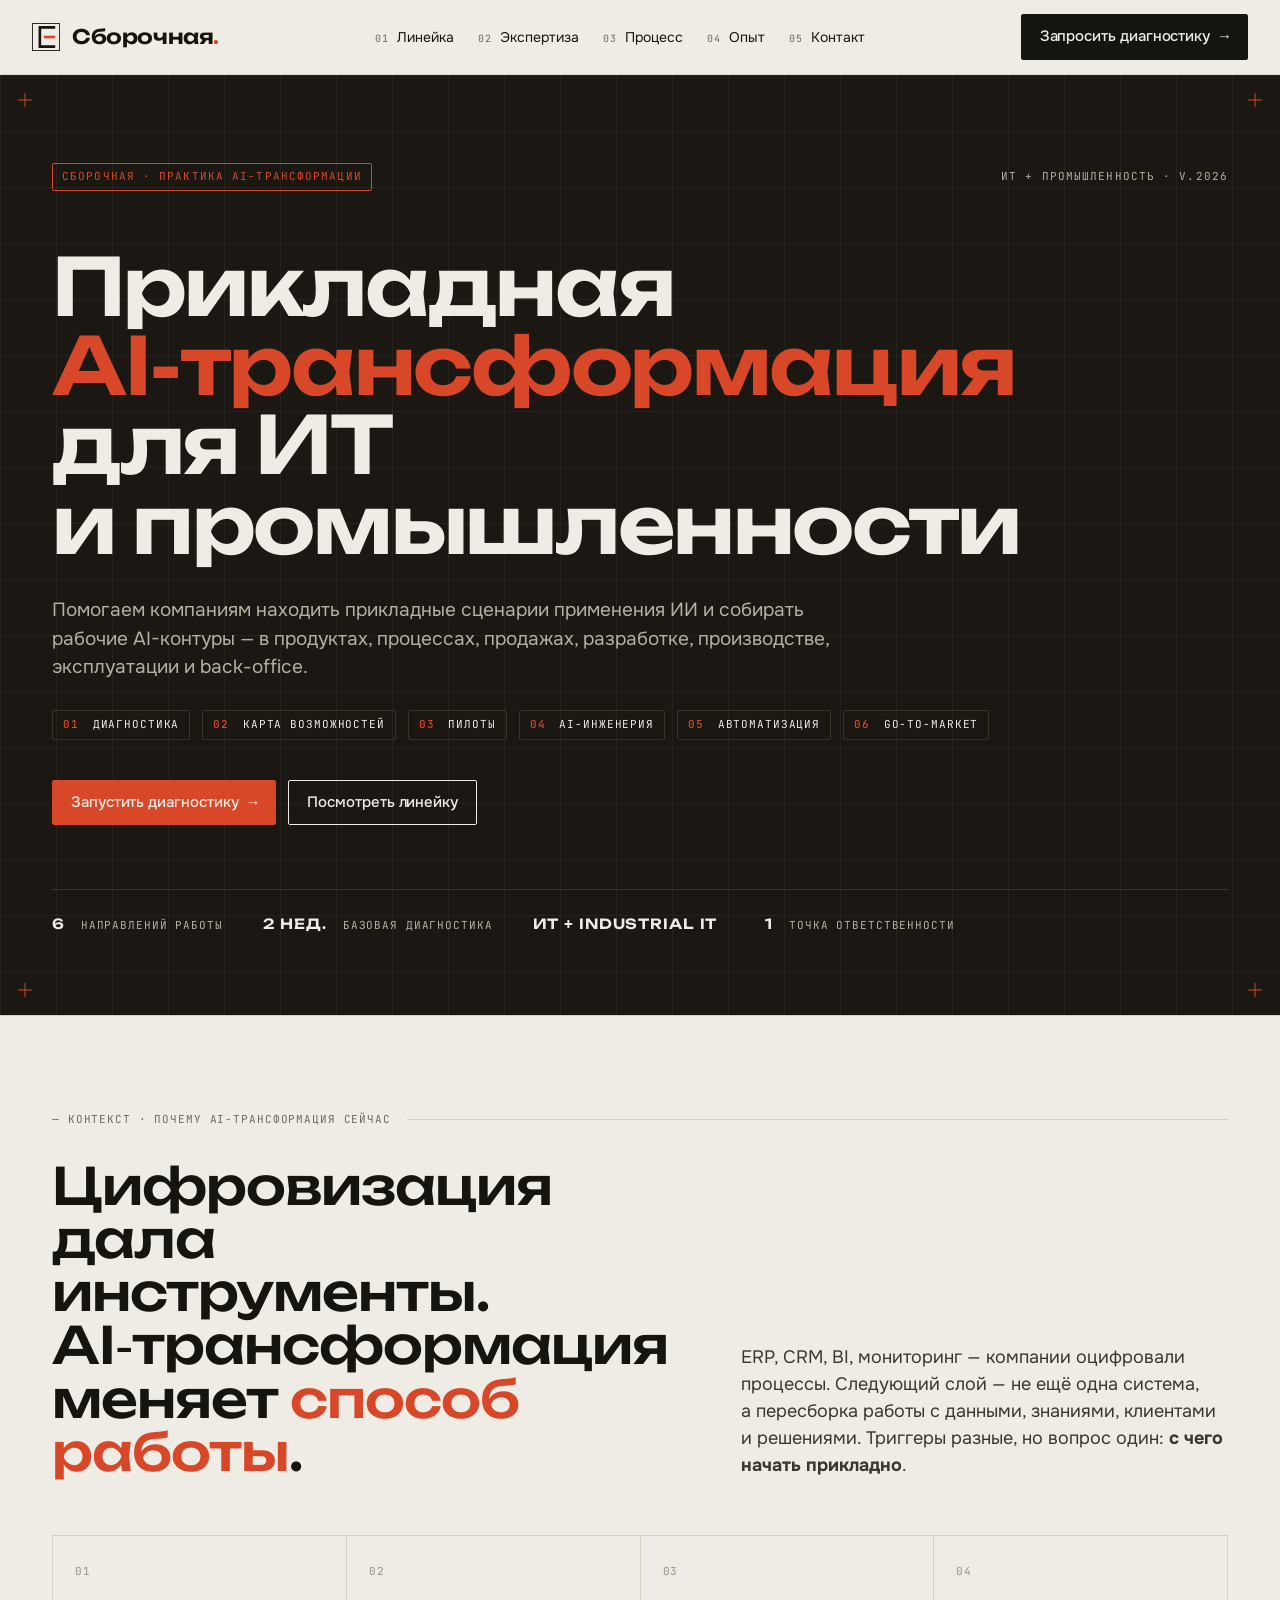
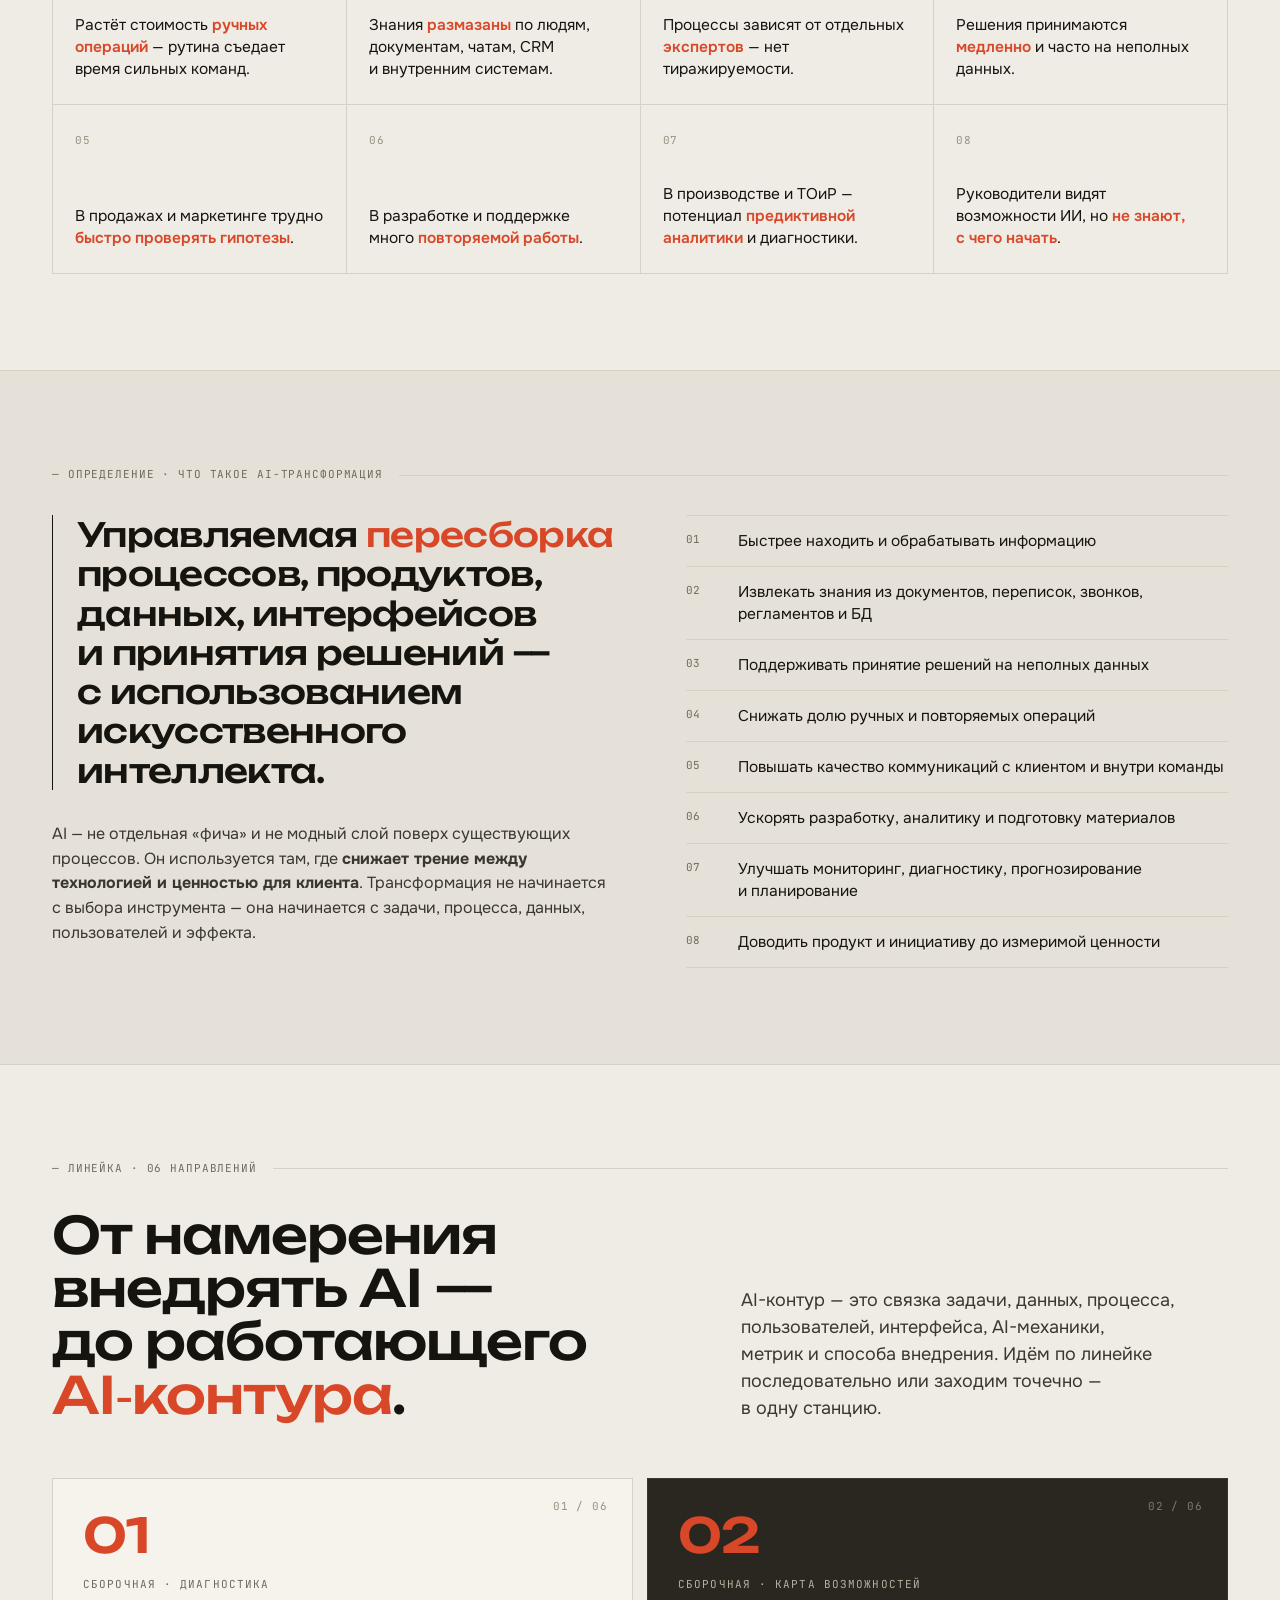
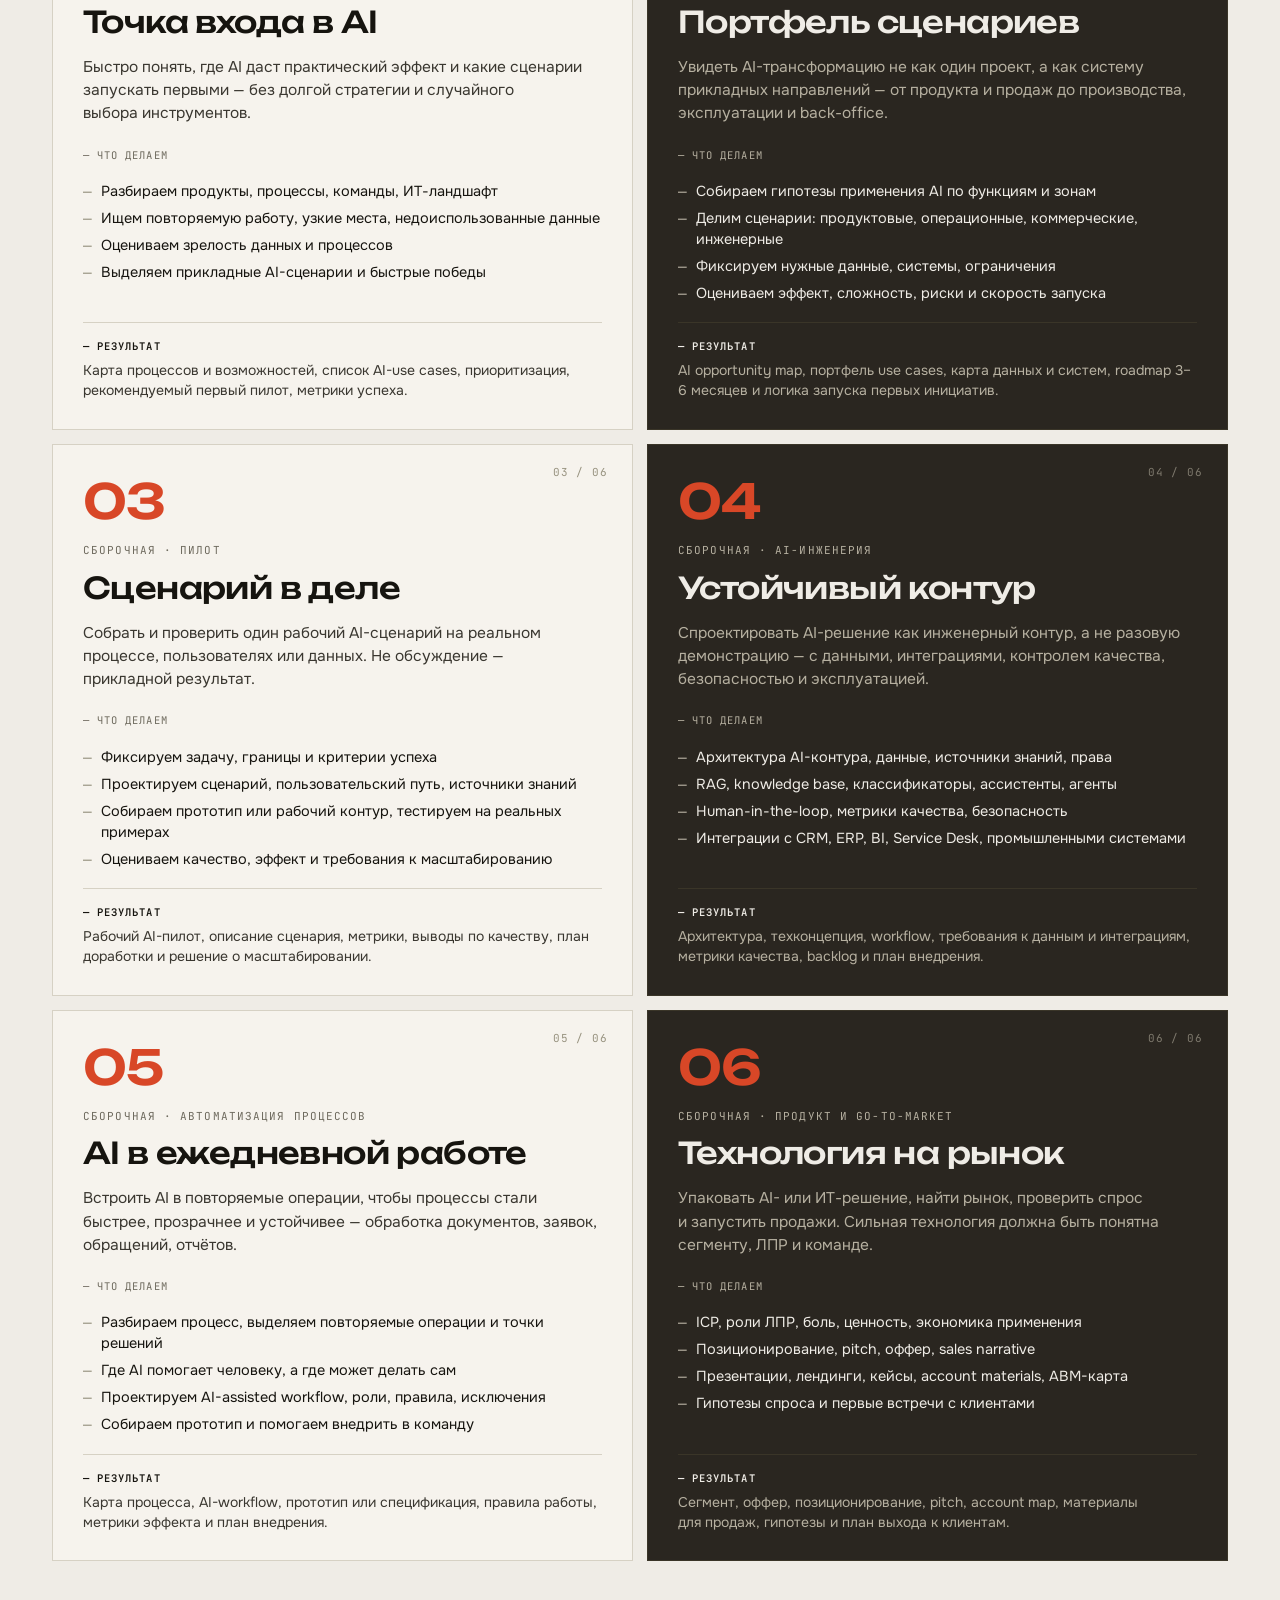
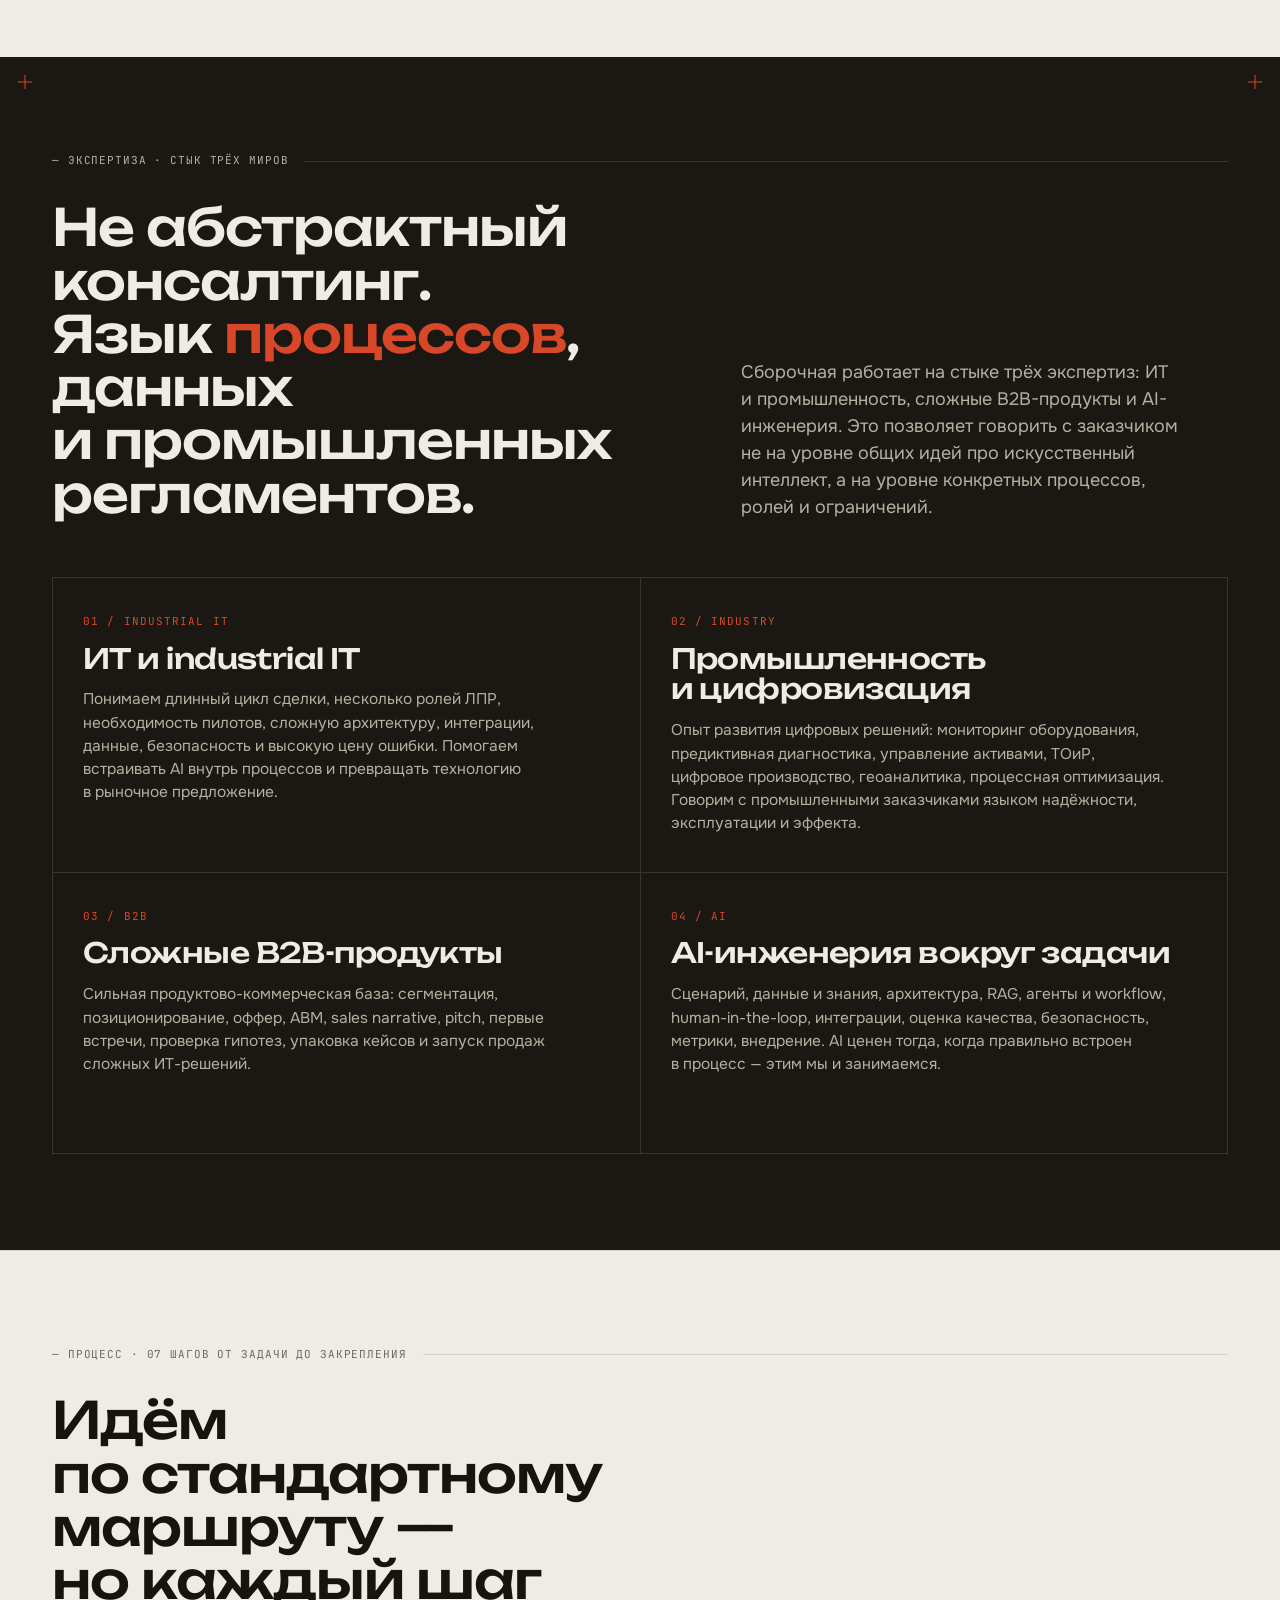
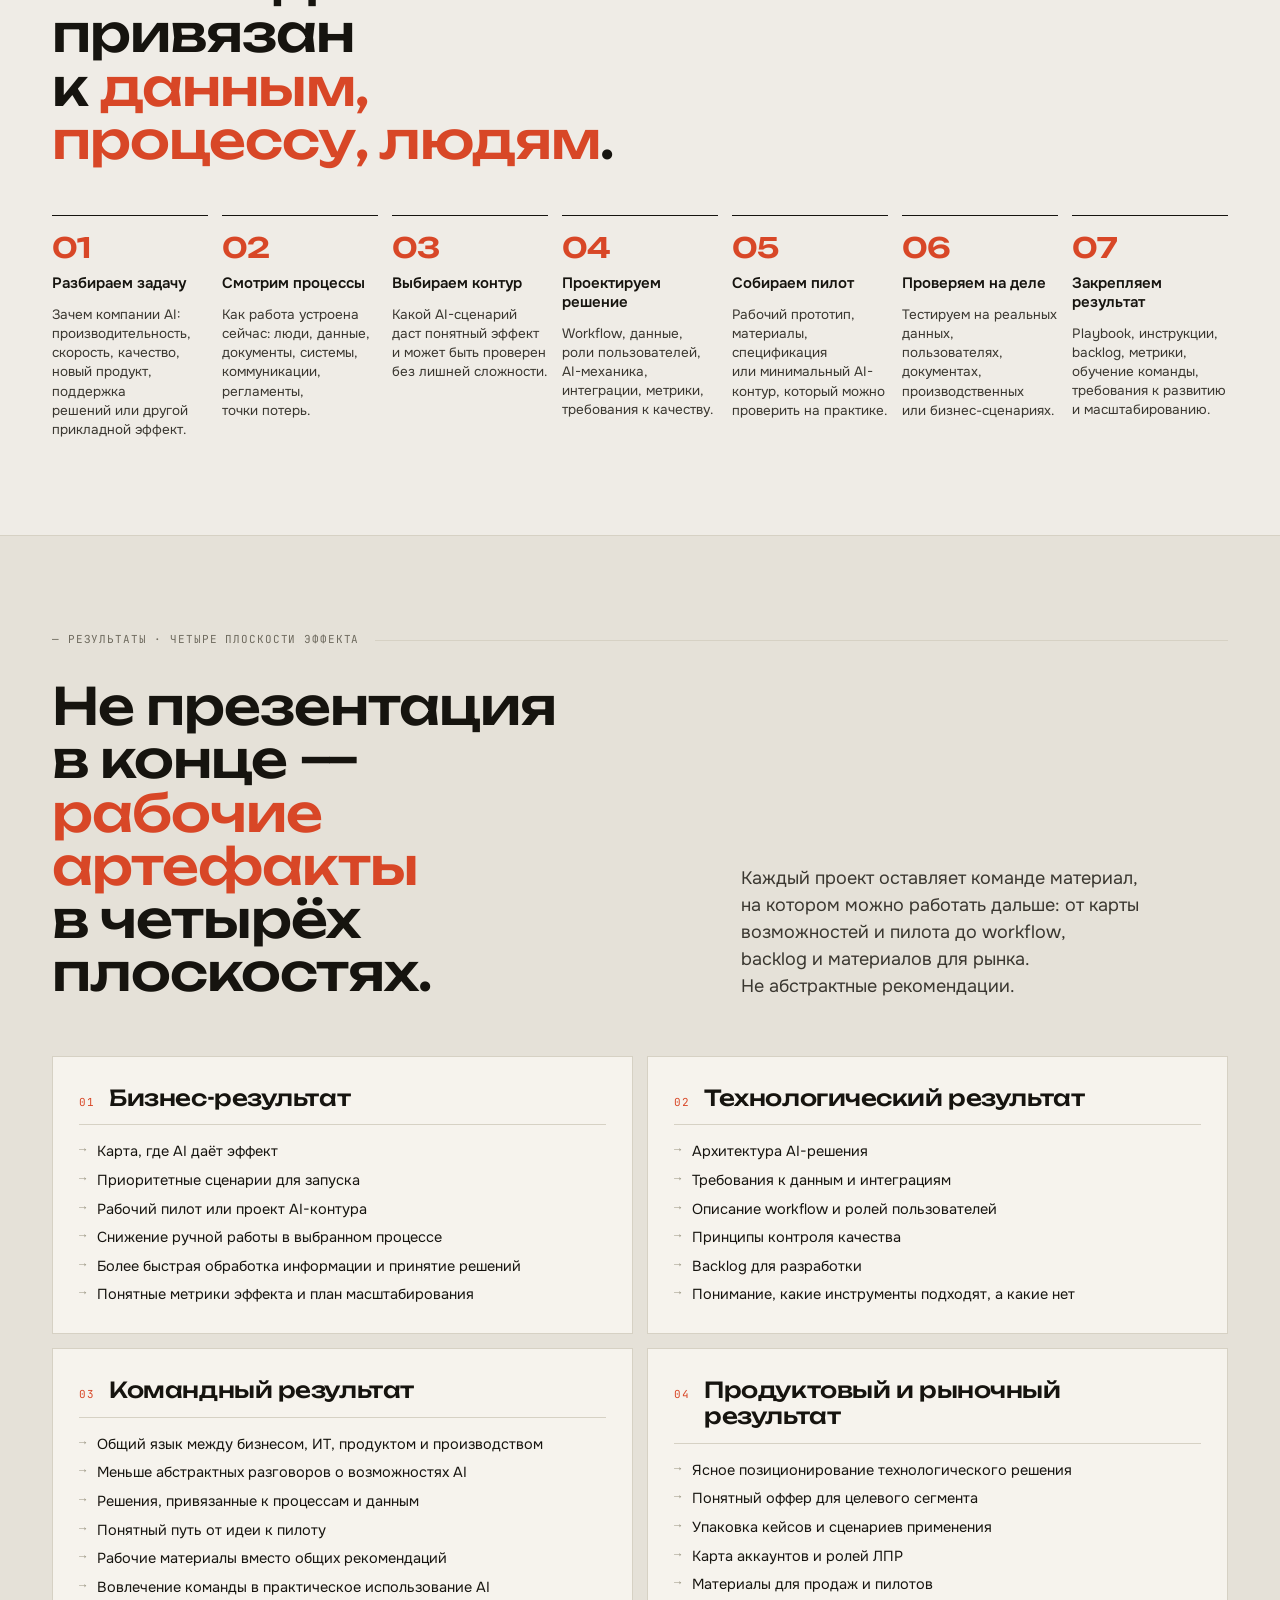
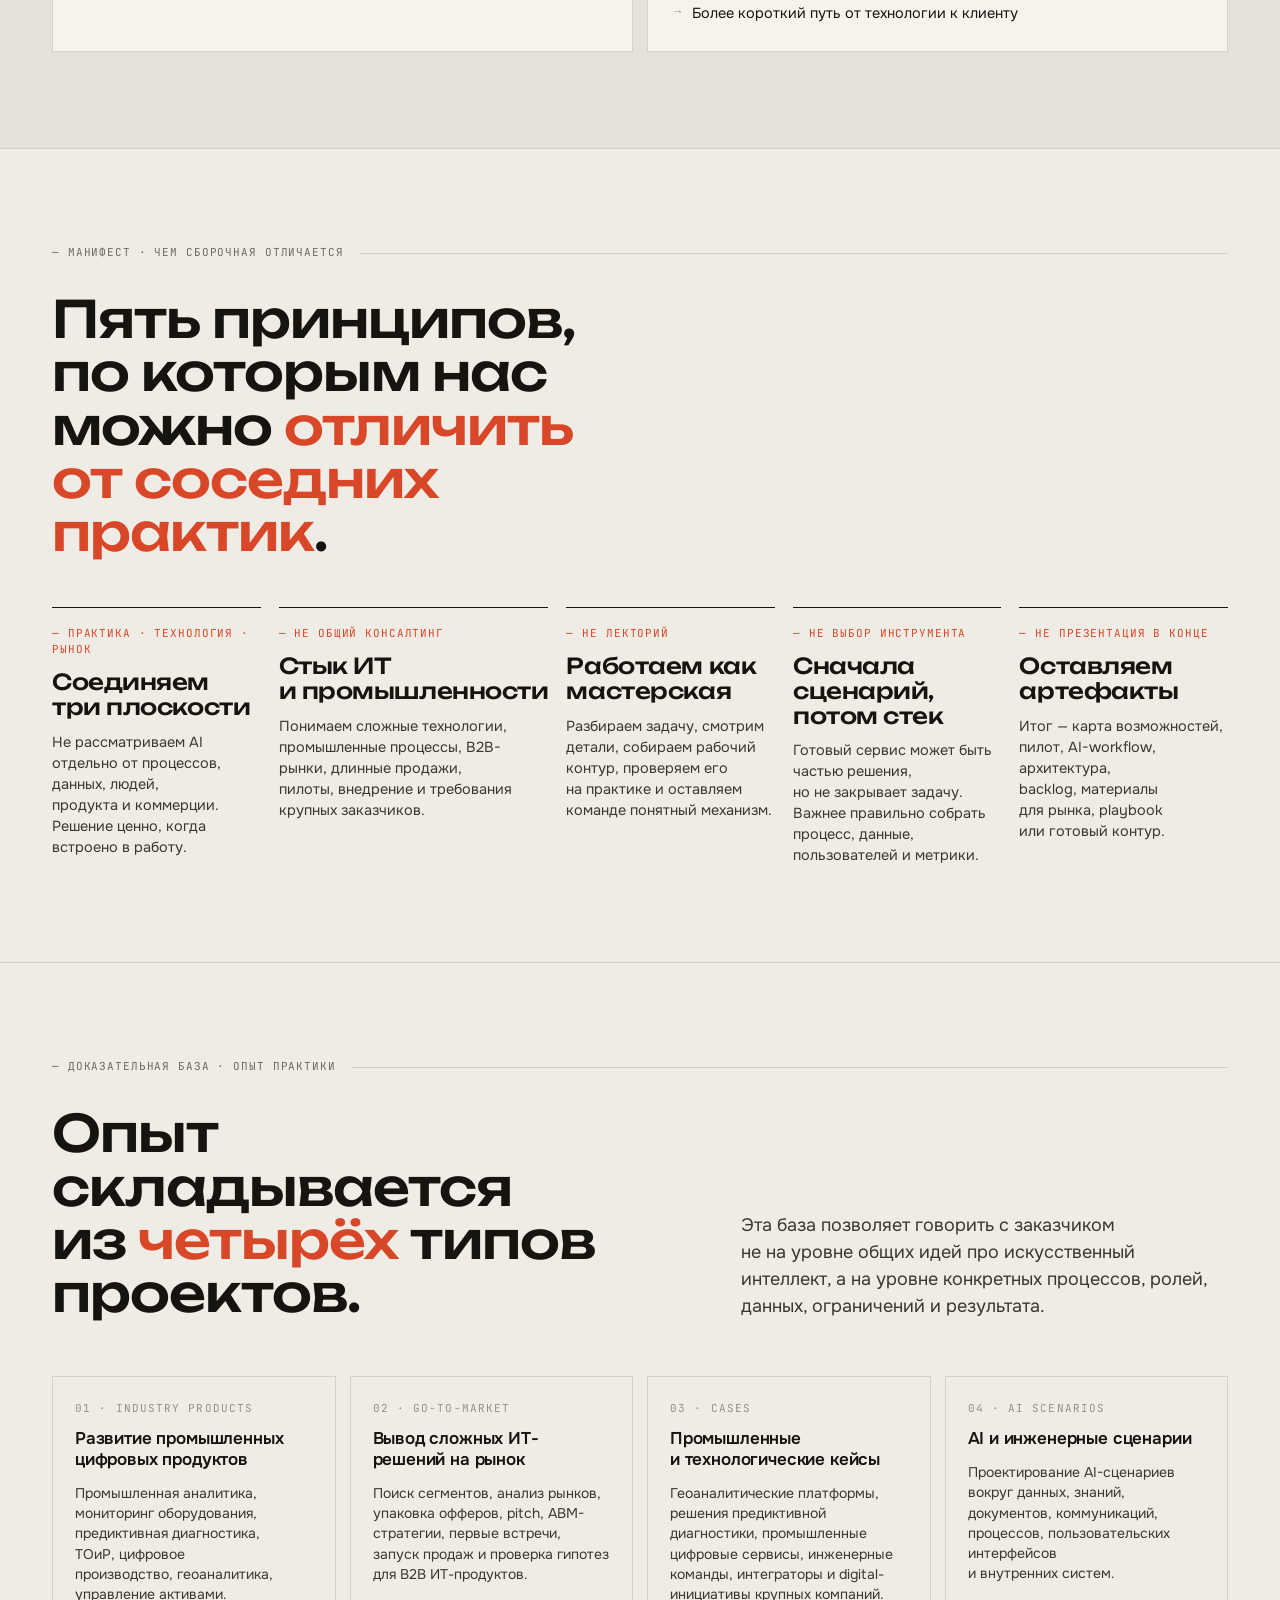
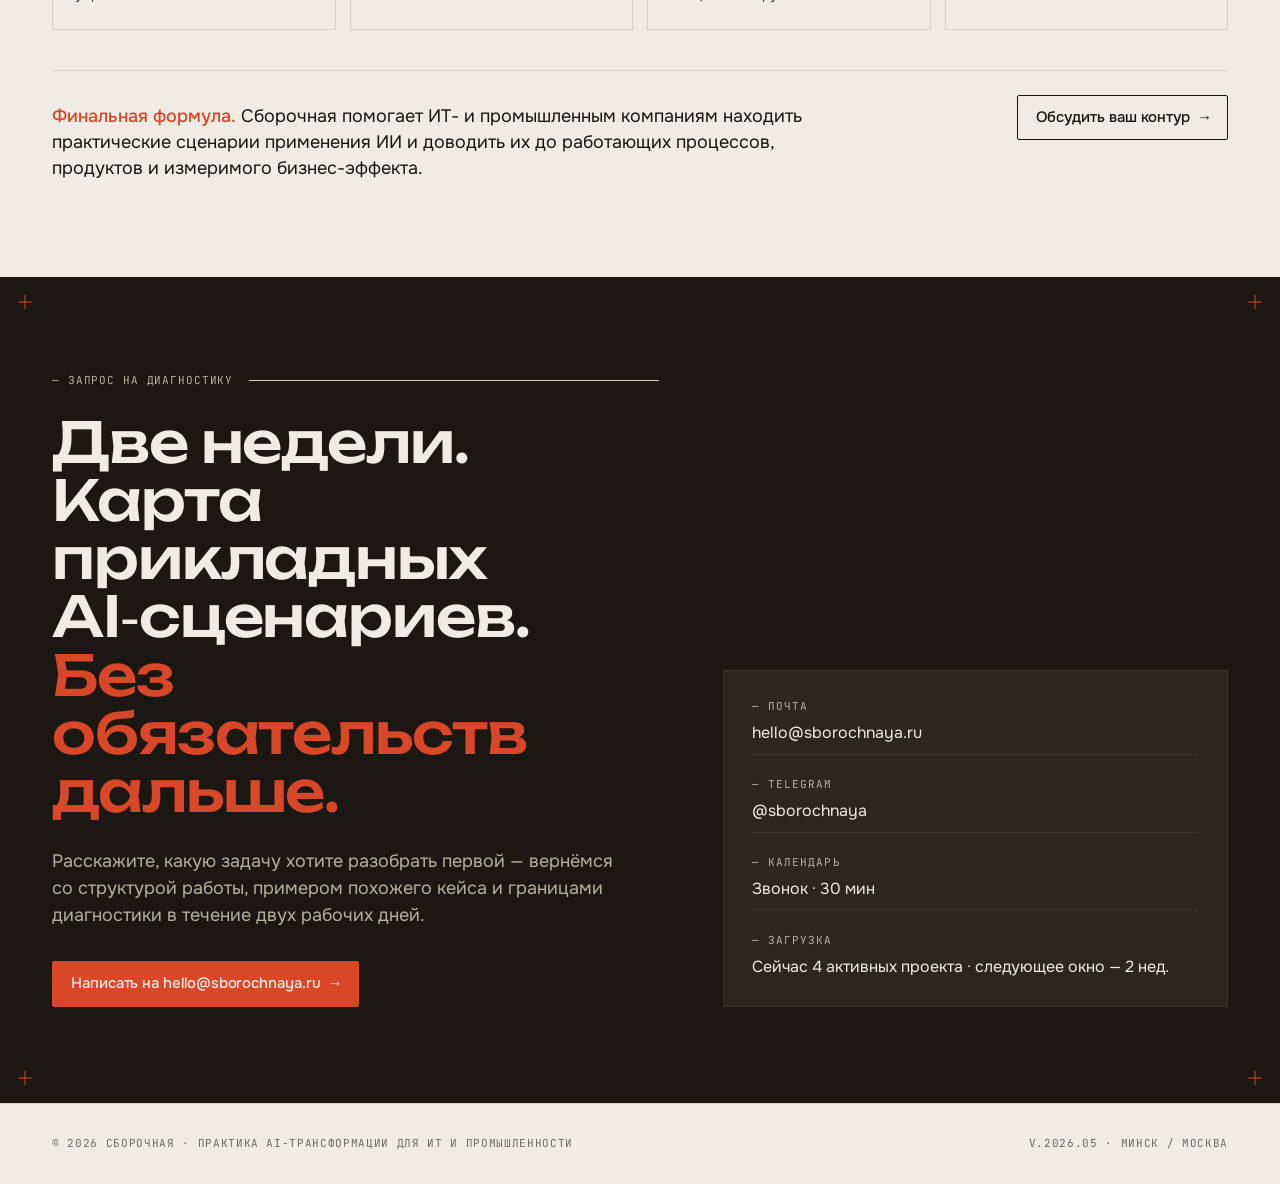
==== promo/index.html @ 1d90f7f7 "Add /promo page from landing v2 with external CSS and TXT content" ====
<!DOCTYPE html>
<html lang="ru"><head>
<meta charset="utf-8">
<meta name="viewport" content="width=device-width, initial-scale=1">
<title data-text-key="global.title.01">Сборочная — практическая мастерская AI-трансформации</title>

<link rel="stylesheet" href="styles.css"><script defer src="content-loader.js"></script></head>
<body>

<header class="site-header" data-screen-label="00 Header">
  <div class="header-inner">
    <a class="lockup" href="#top" aria-label="Сборочная — на главную" data-attr-key="site-header.attr.aria_label.01" data-attr-name="aria-label">
      <svg viewbox="0 0 64 64" fill="none">
        <rect x="1" y="1" width="62" height="62" stroke="#16140F" stroke-width="2" fill="none"></rect>
        <path d="M50 10L18 10L18 54L50 54" stroke="#16140F" stroke-width="6" fill="none" stroke-linecap="square"></path>
        <path d="M30 32L50 32" stroke="#D84727" stroke-width="6" stroke-linecap="square"></path>
      </svg>
      <span class="word" data-text-key="site-header.span.01" data-text-mode="html">Сборочная<i>.</i></span>
    </a>
    <nav class="nav">
      <a class="nav-link" href="#services" data-text-key="nav.a.01" data-text-mode="html"><small>01</small> Линейка</a>
      <a class="nav-link" href="#expertise" data-text-key="nav.a.02" data-text-mode="html"><small>02</small> Экспертиза</a>
      <a class="nav-link" href="#process" data-text-key="nav.a.03" data-text-mode="html"><small>03</small> Процесс</a>
      <a class="nav-link" href="#experience" data-text-key="nav.a.04" data-text-mode="html"><small>04</small> Опыт</a>
      <a class="nav-link" href="#contact" data-text-key="nav.a.05" data-text-mode="html"><small>05</small> Контакт</a>
    </nav>
    <a class="btn" href="#contact" data-text-key="site-header.a.01" data-text-mode="html">Запросить диагностику <span class="arr">→</span></a>
  </div>
</header>

<!-- ================= 01 HERO ================= -->
<section class="hero" id="top" data-screen-label="01 Hero">
  <span class="regmark regmark--tl"></span>
  <span class="regmark regmark--tr"></span>
  <span class="regmark regmark--bl"></span>
  <span class="regmark regmark--br"></span>

  <div class="page">
    <div class="hero-meta">
      <span class="tag-signal" data-text-key="top.span.01">СБОРОЧНАЯ · ПРАКТИКА AI-ТРАНСФОРМАЦИИ</span>
      <span data-text-key="top.span.02">ИТ + ПРОМЫШЛЕННОСТЬ · v.2026</span>
    </div>

    <h1 class="hero-title" data-text-key="top.h1.01" data-text-mode="html">
      Прикладная <span class="signal">AI‑трансформация</span><br>
      для ИТ и промышленности
    </h1>

    <p class="hero-lead" data-text-key="top.p.01" data-text-mode="html">
      Помогаем компаниям находить прикладные сценарии применения ИИ
      и собирать рабочие AI-контуры — в продуктах, процессах, продажах,
      разработке, производстве, эксплуатации и back-office.
    </p>

    <div class="hero-pillars">
      <span data-text-key="top.span.03" data-text-mode="html"><b>01</b> Диагностика</span>
      <span data-text-key="top.span.04" data-text-mode="html"><b>02</b> Карта возможностей</span>
      <span data-text-key="top.span.05" data-text-mode="html"><b>03</b> Пилоты</span>
      <span data-text-key="top.span.06" data-text-mode="html"><b>04</b> AI-инженерия</span>
      <span data-text-key="top.span.07" data-text-mode="html"><b>05</b> Автоматизация</span>
      <span data-text-key="top.span.08" data-text-mode="html"><b>06</b> Go-to-market</span>
    </div>

    <div class="hero-cta">
      <a class="btn" href="#contact" data-text-key="top.a.01" data-text-mode="html">Запустить диагностику <span class="arr">→</span></a>
      <a class="btn btn--ghost" href="#services" data-text-key="top.a.02">Посмотреть линейку</a>
    </div>

    <div class="hero-foot">
      <span data-text-key="top.span.09" data-text-mode="html"><b>6</b> направлений работы</span>
      <span data-text-key="top.span.10" data-text-mode="html"><b>2 нед.</b> базовая диагностика</span>
      <span data-text-key="top.span.11" data-text-mode="html"><b>ИТ + Industrial IT</b></span>
      <span data-text-key="top.span.12" data-text-mode="html"><b>1</b> точка ответственности</span>
    </div>
  </div>
</section>

<!-- ================= 02 WHY NOW ================= -->
<section class="section" id="why" data-screen-label="02 Why now">
  <div class="page">
    <div class="rule-row"><span data-text-key="why.span.01">— Контекст · почему AI-трансформация сейчас</span></div>
    <div class="section-head">
      <h2 class="h-section" data-text-key="why.h2.01" data-text-mode="html">
        Цифровизация дала<br>
        инструменты. AI‑трансформация<br>
        меняет <span class="signal">способ работы</span>.
      </h2>
      <p data-text-key="why.p.01" data-text-mode="html">
        ERP, CRM, BI, мониторинг — компании оцифровали процессы.
        Следующий слой — не ещё одна система, а пересборка работы
        с данными, знаниями, клиентами и решениями. Триггеры разные,
        но вопрос один: <b>с чего начать прикладно</b>.
      </p>
    </div>

    <div class="triggers">
      <div class="trigger"><span class="idx" data-text-key="why.span.02">01</span><span class="txt" data-text-key="why.span.03" data-text-mode="html">Растёт стоимость <b>ручных операций</b> — рутина съедает время сильных команд.</span></div>
      <div class="trigger"><span class="idx" data-text-key="why.span.04">02</span><span class="txt" data-text-key="why.span.05" data-text-mode="html">Знания <b>размазаны</b> по людям, документам, чатам, CRM и внутренним системам.</span></div>
      <div class="trigger"><span class="idx" data-text-key="why.span.06">03</span><span class="txt" data-text-key="why.span.07" data-text-mode="html">Процессы зависят от отдельных <b>экспертов</b> — нет тиражируемости.</span></div>
      <div class="trigger"><span class="idx" data-text-key="why.span.08">04</span><span class="txt" data-text-key="why.span.09" data-text-mode="html">Решения принимаются <b>медленно</b> и часто на неполных данных.</span></div>
      <div class="trigger"><span class="idx" data-text-key="why.span.10">05</span><span class="txt" data-text-key="why.span.11" data-text-mode="html">В продажах и маркетинге трудно <b>быстро проверять гипотезы</b>.</span></div>
      <div class="trigger"><span class="idx" data-text-key="why.span.12">06</span><span class="txt" data-text-key="why.span.13" data-text-mode="html">В разработке и поддержке много <b>повторяемой работы</b>.</span></div>
      <div class="trigger"><span class="idx" data-text-key="why.span.14">07</span><span class="txt" data-text-key="why.span.15" data-text-mode="html">В производстве и ТОиР — потенциал <b>предиктивной аналитики</b> и диагностики.</span></div>
      <div class="trigger"><span class="idx" data-text-key="why.span.16">08</span><span class="txt" data-text-key="why.span.17" data-text-mode="html">Руководители видят возможности ИИ, но <b>не знают, с чего начать</b>.</span></div>
    </div>
  </div>
</section>

<!-- ================= 03 WHAT IS AI-TRANSFORMATION ================= -->
<section class="section section--dim" id="definition" data-screen-label="03 What is AI-transformation">
  <div class="page">
    <div class="rule-row"><span data-text-key="definition.span.01">— Определение · что такое AI-трансформация</span></div>

    <div class="definition">
      <div>
        <p class="definition-quote" data-text-key="definition.p.01" data-text-mode="html">
          Управляемая <em>пересборка</em> процессов, продуктов, данных, интерфейсов и принятия решений — с использованием искусственного интеллекта.
        </p>
        <p class="definition-foot" data-text-key="definition.p.02" data-text-mode="html">
          AI — не отдельная «фича» и не модный слой поверх существующих процессов.
          Он используется там, где <b>снижает трение между технологией и ценностью для клиента</b>.
          Трансформация не начинается с выбора инструмента —
          она начинается с задачи, процесса, данных, пользователей и эффекта.
        </p>
      </div>

      <ul class="define-list" aria-label="Что AI делает в зрелом контуре" data-attr-key="definition.attr.aria_label.01" data-attr-name="aria-label">
        <li data-text-key="definition.li.01" data-text-mode="html"><span>01</span><span>Быстрее находить и обрабатывать информацию</span></li>
        <li data-text-key="definition.li.02" data-text-mode="html"><span>02</span><span>Извлекать знания из документов, переписок, звонков, регламентов и БД</span></li>
        <li data-text-key="definition.li.03" data-text-mode="html"><span>03</span><span>Поддерживать принятие решений на неполных данных</span></li>
        <li data-text-key="definition.li.04" data-text-mode="html"><span>04</span><span>Снижать долю ручных и повторяемых операций</span></li>
        <li data-text-key="definition.li.05" data-text-mode="html"><span>05</span><span>Повышать качество коммуникаций с клиентом и внутри команды</span></li>
        <li data-text-key="definition.li.06" data-text-mode="html"><span>06</span><span>Ускорять разработку, аналитику и подготовку материалов</span></li>
        <li data-text-key="definition.li.07" data-text-mode="html"><span>07</span><span>Улучшать мониторинг, диагностику, прогнозирование и планирование</span></li>
        <li data-text-key="definition.li.08" data-text-mode="html"><span>08</span><span>Доводить продукт и инициативу до измеримой ценности</span></li>
      </ul>
    </div>
  </div>
</section>

<!-- ================= 04 ЛИНЕЙКА — 6 SERVICES ================= -->
<section class="section" id="services" data-screen-label="04 Linejka">
  <div class="page">
    <div class="rule-row"><span data-text-key="services.span.01">— Линейка · 06 направлений</span></div>
    <div class="section-head">
      <h2 class="h-section" data-text-key="services.h2.01" data-text-mode="html">
        От намерения внедрять AI —<br>
        до работающего <span class="signal">AI‑контура</span>.
      </h2>
      <p data-text-key="services.p.01" data-text-mode="html">
        AI-контур — это связка задачи, данных, процесса, пользователей, интерфейса,
        AI-механики, метрик и способа внедрения. Идём по линейке последовательно
        или заходим точечно — в одну станцию.
      </p>
    </div>

    <div class="services">

      <article class="service-card">
        <span class="corner" data-text-key="services.span.02">01 / 06</span>
        <span class="id" data-text-key="services.span.03">01</span>
        <div class="lockup-row">Сборочная · Диагностика</div>
        <h3 data-text-key="services.h3.01">Точка входа в AI</h3>
        <p class="pitch" data-text-key="services.p.02" data-text-mode="html">
          Быстро понять, где AI даст практический эффект и какие сценарии запускать первыми —
          без долгой стратегии и случайного выбора инструментов.
        </p>
        <div class="block-label">— Что делаем</div>
        <ul>
          <li data-text-key="services.li.01">Разбираем продукты, процессы, команды, ИТ-ландшафт</li>
          <li data-text-key="services.li.02">Ищем повторяемую работу, узкие места, недоиспользованные данные</li>
          <li data-text-key="services.li.03">Оцениваем зрелость данных и процессов</li>
          <li data-text-key="services.li.04">Выделяем прикладные AI-сценарии и быстрые победы</li>
        </ul>
        <div class="result">
          <b>— Результат</b>
          Карта процессов и возможностей, список AI-use cases, приоритизация, рекомендуемый первый пилот, метрики успеха.
        </div>
      </article>

      <article class="service-card dark">
        <span class="corner" data-text-key="services.span.04">02 / 06</span>
        <span class="id" data-text-key="services.span.05">02</span>
        <div class="lockup-row">Сборочная · Карта возможностей</div>
        <h3 data-text-key="services.h3.02">Портфель сценариев</h3>
        <p class="pitch" data-text-key="services.p.03" data-text-mode="html">
          Увидеть AI-трансформацию не как один проект, а как систему прикладных направлений —
          от продукта и продаж до производства, эксплуатации и back-office.
        </p>
        <div class="block-label">— Что делаем</div>
        <ul>
          <li data-text-key="services.li.05">Собираем гипотезы применения AI по функциям и зонам</li>
          <li data-text-key="services.li.06">Делим сценарии: продуктовые, операционные, коммерческие, инженерные</li>
          <li data-text-key="services.li.07">Фиксируем нужные данные, системы, ограничения</li>
          <li data-text-key="services.li.08">Оцениваем эффект, сложность, риски и скорость запуска</li>
        </ul>
        <div class="result">
          <b>— Результат</b>
          AI opportunity map, портфель use cases, карта данных и систем, roadmap 3–6 месяцев и логика запуска первых инициатив.
        </div>
      </article>

      <article class="service-card">
        <span class="corner" data-text-key="services.span.06">03 / 06</span>
        <span class="id" data-text-key="services.span.07">03</span>
        <div class="lockup-row">Сборочная · Пилот</div>
        <h3 data-text-key="services.h3.03">Сценарий в деле</h3>
        <p class="pitch" data-text-key="services.p.04" data-text-mode="html">
          Собрать и проверить один рабочий AI-сценарий на реальном процессе,
          пользователях или данных. Не обсуждение — прикладной результат.
        </p>
        <div class="block-label">— Что делаем</div>
        <ul>
          <li data-text-key="services.li.09">Фиксируем задачу, границы и критерии успеха</li>
          <li data-text-key="services.li.10">Проектируем сценарий, пользовательский путь, источники знаний</li>
          <li data-text-key="services.li.11">Собираем прототип или рабочий контур, тестируем на реальных примерах</li>
          <li data-text-key="services.li.12">Оцениваем качество, эффект и требования к масштабированию</li>
        </ul>
        <div class="result">
          <b>— Результат</b>
          Рабочий AI-пилот, описание сценария, метрики, выводы по качеству, план доработки и решение о масштабировании.
        </div>
      </article>

      <article class="service-card dark">
        <span class="corner" data-text-key="services.span.08">04 / 06</span>
        <span class="id" data-text-key="services.span.09">04</span>
        <div class="lockup-row">Сборочная · AI-инженерия</div>
        <h3 data-text-key="services.h3.04">Устойчивый контур</h3>
        <p class="pitch" data-text-key="services.p.05" data-text-mode="html">
          Спроектировать AI-решение как инженерный контур, а не разовую демонстрацию —
          с данными, интеграциями, контролем качества, безопасностью и эксплуатацией.
        </p>
        <div class="block-label">— Что делаем</div>
        <ul>
          <li data-text-key="services.li.13">Архитектура AI-контура, данные, источники знаний, права</li>
          <li data-text-key="services.li.14">RAG, knowledge base, классификаторы, ассистенты, агенты</li>
          <li data-text-key="services.li.15">Human-in-the-loop, метрики качества, безопасность</li>
          <li data-text-key="services.li.16">Интеграции с CRM, ERP, BI, Service Desk, промышленными системами</li>
        </ul>
        <div class="result">
          <b>— Результат</b>
          Архитектура, техконцепция, workflow, требования к данным и интеграциям, метрики качества, backlog и план внедрения.
        </div>
      </article>

      <article class="service-card">
        <span class="corner" data-text-key="services.span.10">05 / 06</span>
        <span class="id" data-text-key="services.span.11">05</span>
        <div class="lockup-row">Сборочная · Автоматизация процессов</div>
        <h3 data-text-key="services.h3.05">AI в ежедневной работе</h3>
        <p class="pitch" data-text-key="services.p.06" data-text-mode="html">
          Встроить AI в повторяемые операции, чтобы процессы стали быстрее, прозрачнее
          и устойчивее — обработка документов, заявок, обращений, отчётов.
        </p>
        <div class="block-label">— Что делаем</div>
        <ul>
          <li data-text-key="services.li.17">Разбираем процесс, выделяем повторяемые операции и точки решений</li>
          <li data-text-key="services.li.18">Где AI помогает человеку, а где может делать сам</li>
          <li data-text-key="services.li.19">Проектируем AI-assisted workflow, роли, правила, исключения</li>
          <li data-text-key="services.li.20">Собираем прототип и помогаем внедрить в команду</li>
        </ul>
        <div class="result">
          <b>— Результат</b>
          Карта процесса, AI-workflow, прототип или спецификация, правила работы, метрики эффекта и план внедрения.
        </div>
      </article>

      <article class="service-card dark">
        <span class="corner" data-text-key="services.span.12">06 / 06</span>
        <span class="id" data-text-key="services.span.13">06</span>
        <div class="lockup-row">Сборочная · Продукт и Go-to-Market</div>
        <h3 data-text-key="services.h3.06">Технология на рынок</h3>
        <p class="pitch" data-text-key="services.p.07" data-text-mode="html">
          Упаковать AI- или ИТ-решение, найти рынок, проверить спрос и запустить продажи.
          Сильная технология должна быть понятна сегменту, ЛПР и команде.
        </p>
        <div class="block-label">— Что делаем</div>
        <ul>
          <li data-text-key="services.li.21">ICP, роли ЛПР, боль, ценность, экономика применения</li>
          <li data-text-key="services.li.22">Позиционирование, pitch, оффер, sales narrative</li>
          <li data-text-key="services.li.23">Презентации, лендинги, кейсы, account materials, ABM-карта</li>
          <li data-text-key="services.li.24">Гипотезы спроса и первые встречи с клиентами</li>
        </ul>
        <div class="result">
          <b>— Результат</b>
          Сегмент, оффер, позиционирование, pitch, account map, материалы для продаж, гипотезы и план выхода к клиентам.
        </div>
      </article>

    </div>
  </div>
</section>

<!-- ================= 05 ГДЕ СИЛЬНЫ ================= -->
<section class="section section--plate" id="expertise" data-screen-label="05 Where we are strong">
  <span class="regmark regmark--tl"></span>
  <span class="regmark regmark--tr"></span>
  <div class="page">
    <div class="rule-row"><span data-text-key="expertise.span.01">— Экспертиза · стык трёх миров</span></div>
    <div class="section-head">
      <h2 class="h-section" data-text-key="expertise.h2.01" data-text-mode="html">
        Не абстрактный консалтинг.<br>
        Язык <span class="signal">процессов</span>, данных<br>
        и промышленных регламентов.
      </h2>
      <p data-text-key="expertise.p.01" data-text-mode="html">
        Сборочная работает на стыке трёх экспертиз: ИТ и промышленность,
        сложные B2B-продукты и AI-инженерия. Это позволяет говорить с заказчиком
        не на уровне общих идей про искусственный интеллект, а на уровне
        конкретных процессов, ролей и ограничений.
      </p>
    </div>

    <div class="expertise">
      <div class="exp-block">
        <span class="idx" data-text-key="expertise.span.02">01 / Industrial IT</span>
        <h3 data-text-key="expertise.h3.01">ИТ и industrial IT</h3>
        <p data-text-key="expertise.p.02" data-text-mode="html">
          Понимаем длинный цикл сделки, несколько ролей ЛПР, необходимость пилотов,
          сложную архитектуру, интеграции, данные, безопасность и высокую цену ошибки.
          Помогаем встраивать AI внутрь процессов и превращать технологию в рыночное предложение.
        </p>
      </div>
      <div class="exp-block">
        <span class="idx" data-text-key="expertise.span.03">02 / Industry</span>
        <h3 data-text-key="expertise.h3.02">Промышленность и цифровизация</h3>
        <p data-text-key="expertise.p.03" data-text-mode="html">
          Опыт развития цифровых решений: мониторинг оборудования, предиктивная диагностика,
          управление активами, ТОиР, цифровое производство, геоаналитика, процессная оптимизация.
          Говорим с промышленными заказчиками языком надёжности, эксплуатации и эффекта.
        </p>
      </div>
      <div class="exp-block">
        <span class="idx" data-text-key="expertise.span.04">03 / B2B</span>
        <h3 data-text-key="expertise.h3.03">Сложные B2B-продукты</h3>
        <p data-text-key="expertise.p.04" data-text-mode="html">
          Сильная продуктово-коммерческая база: сегментация, позиционирование, оффер,
          ABM, sales narrative, pitch, первые встречи, проверка гипотез, упаковка кейсов
          и запуск продаж сложных ИТ-решений.
        </p>
      </div>
      <div class="exp-block">
        <span class="idx" data-text-key="expertise.span.05">04 / AI</span>
        <h3 data-text-key="expertise.h3.04">AI-инженерия вокруг задачи</h3>
        <p data-text-key="expertise.p.05" data-text-mode="html">
          Сценарий, данные и знания, архитектура, RAG, агенты и workflow, human-in-the-loop,
          интеграции, оценка качества, безопасность, метрики, внедрение. AI ценен тогда,
          когда правильно встроен в процесс — этим мы и занимаемся.
        </p>
      </div>
    </div>
  </div>
</section>

<!-- ================= 06 КАК РАБОТАЕМ ================= -->
<section class="section" id="process" data-screen-label="06 Process">
  <div class="page">
    <div class="rule-row"><span data-text-key="process.span.01">— Процесс · 07 шагов от задачи до закрепления</span></div>
    <div class="section-head section-head--single">
      <h2 class="h-section" data-text-key="process.h2.01" data-text-mode="html">
        Идём по стандартному маршруту — но каждый шаг привязан к <span class="signal">данным, процессу, людям</span>.
      </h2>
    </div>

    <div class="process">
      <div class="step">
        <span class="num" data-text-key="process.span.02" data-text-mode="html"><em>01</em></span>
        <h4 data-text-key="process.h4.01">Разбираем задачу</h4>
        <p data-text-key="process.p.01">Зачем компании AI: производительность, скорость, качество, новый продукт, поддержка решений или другой прикладной эффект.</p>
      </div>
      <div class="step">
        <span class="num" data-text-key="process.span.03" data-text-mode="html"><em>02</em></span>
        <h4 data-text-key="process.h4.02">Смотрим процессы</h4>
        <p data-text-key="process.p.02">Как работа устроена сейчас: люди, данные, документы, системы, коммуникации, регламенты, точки потерь.</p>
      </div>
      <div class="step">
        <span class="num" data-text-key="process.span.04" data-text-mode="html"><em>03</em></span>
        <h4 data-text-key="process.h4.03">Выбираем контур</h4>
        <p data-text-key="process.p.03">Какой AI-сценарий даст понятный эффект и может быть проверен без лишней сложности.</p>
      </div>
      <div class="step">
        <span class="num" data-text-key="process.span.05" data-text-mode="html"><em>04</em></span>
        <h4 data-text-key="process.h4.04">Проектируем решение</h4>
        <p data-text-key="process.p.04">Workflow, данные, роли пользователей, AI-механика, интеграции, метрики, требования к качеству.</p>
      </div>
      <div class="step">
        <span class="num" data-text-key="process.span.06" data-text-mode="html"><em>05</em></span>
        <h4 data-text-key="process.h4.05">Собираем пилот</h4>
        <p data-text-key="process.p.05">Рабочий прототип, материалы, спецификация или минимальный AI-контур, который можно проверить на практике.</p>
      </div>
      <div class="step">
        <span class="num" data-text-key="process.span.07" data-text-mode="html"><em>06</em></span>
        <h4 data-text-key="process.h4.06">Проверяем на деле</h4>
        <p data-text-key="process.p.06">Тестируем на реальных данных, пользователях, документах, производственных или бизнес-сценариях.</p>
      </div>
      <div class="step">
        <span class="num" data-text-key="process.span.08" data-text-mode="html"><em>07</em></span>
        <h4 data-text-key="process.h4.07">Закрепляем результат</h4>
        <p data-text-key="process.p.07">Playbook, инструкции, backlog, метрики, обучение команды, требования к развитию и масштабированию.</p>
      </div>
    </div>
  </div>
</section>

<!-- ================= 07 ЧТО ПОЛУЧАЕТ КЛИЕНТ ================= -->
<section class="section section--dim" id="results" data-screen-label="07 What client gets">
  <div class="page">
    <div class="rule-row"><span data-text-key="results.span.01">— Результаты · четыре плоскости эффекта</span></div>
    <div class="section-head">
      <h2 class="h-section" data-text-key="results.h2.01" data-text-mode="html">
        Не презентация в конце —<br>
        <span class="signal">рабочие артефакты</span><br>
        в четырёх плоскостях.
      </h2>
      <p data-text-key="results.p.01" data-text-mode="html">
        Каждый проект оставляет команде материал, на котором можно работать дальше:
        от карты возможностей и пилота до workflow, backlog и материалов для рынка.
        Не абстрактные рекомендации.
      </p>
    </div>

    <div class="results">
      <div class="result-block">
        <div class="head"><span class="idx" data-text-key="results.span.02">01</span><h3 data-text-key="results.h3.01">Бизнес-результат</h3></div>
        <ul>
          <li data-text-key="results.li.01">Карта, где AI даёт эффект</li>
          <li data-text-key="results.li.02">Приоритетные сценарии для запуска</li>
          <li data-text-key="results.li.03">Рабочий пилот или проект AI-контура</li>
          <li data-text-key="results.li.04">Снижение ручной работы в выбранном процессе</li>
          <li data-text-key="results.li.05">Более быстрая обработка информации и принятие решений</li>
          <li data-text-key="results.li.06">Понятные метрики эффекта и план масштабирования</li>
        </ul>
      </div>
      <div class="result-block">
        <div class="head"><span class="idx" data-text-key="results.span.03">02</span><h3 data-text-key="results.h3.02">Технологический результат</h3></div>
        <ul>
          <li data-text-key="results.li.07">Архитектура AI-решения</li>
          <li data-text-key="results.li.08">Требования к данным и интеграциям</li>
          <li data-text-key="results.li.09">Описание workflow и ролей пользователей</li>
          <li data-text-key="results.li.10">Принципы контроля качества</li>
          <li data-text-key="results.li.11">Backlog для разработки</li>
          <li data-text-key="results.li.12">Понимание, какие инструменты подходят, а какие нет</li>
        </ul>
      </div>
      <div class="result-block">
        <div class="head"><span class="idx" data-text-key="results.span.04">03</span><h3 data-text-key="results.h3.03">Командный результат</h3></div>
        <ul>
          <li data-text-key="results.li.13">Общий язык между бизнесом, ИТ, продуктом и производством</li>
          <li data-text-key="results.li.14">Меньше абстрактных разговоров о возможностях AI</li>
          <li data-text-key="results.li.15">Решения, привязанные к процессам и данным</li>
          <li data-text-key="results.li.16">Понятный путь от идеи к пилоту</li>
          <li data-text-key="results.li.17">Рабочие материалы вместо общих рекомендаций</li>
          <li data-text-key="results.li.18">Вовлечение команды в практическое использование AI</li>
        </ul>
      </div>
      <div class="result-block">
        <div class="head"><span class="idx" data-text-key="results.span.05">04</span><h3 data-text-key="results.h3.04">Продуктовый и рыночный результат</h3></div>
        <ul>
          <li data-text-key="results.li.19">Ясное позиционирование технологического решения</li>
          <li data-text-key="results.li.20">Понятный оффер для целевого сегмента</li>
          <li data-text-key="results.li.21">Упаковка кейсов и сценариев применения</li>
          <li data-text-key="results.li.22">Карта аккаунтов и ролей ЛПР</li>
          <li data-text-key="results.li.23">Материалы для продаж и пилотов</li>
          <li data-text-key="results.li.24">Более короткий путь от технологии к клиенту</li>
        </ul>
      </div>
    </div>
  </div>
</section>

<!-- ================= 08 ЧЕМ ОТЛИЧАЕМСЯ ================= -->
<section class="section" id="manifest" data-screen-label="08 Manifest">
  <div class="page">
    <div class="rule-row"><span data-text-key="manifest.span.01">— Манифест · чем Сборочная отличается</span></div>
    <div class="section-head section-head--single">
      <h2 class="h-section" data-text-key="manifest.h2.01" data-text-mode="html">
        Пять принципов, по которым нас можно <span class="signal">отличить от соседних практик</span>.
      </h2>
    </div>

    <div class="manifest-grid">
      <div class="manifest-item">
        <span class="neg" data-text-key="manifest.span.02">— Практика · технология · рынок</span>
        <h4 data-text-key="manifest.h4.01">Соединяем три плоскости</h4>
        <p data-text-key="manifest.p.01">Не рассматриваем AI отдельно от процессов, данных, людей, продукта и коммерции. Решение ценно, когда встроено в работу.</p>
      </div>
      <div class="manifest-item">
        <span class="neg" data-text-key="manifest.span.03">— Не общий консалтинг</span>
        <h4 data-text-key="manifest.h4.02">Стык ИТ и промышленности</h4>
        <p data-text-key="manifest.p.02">Понимаем сложные технологии, промышленные процессы, B2B-рынки, длинные продажи, пилоты, внедрение и требования крупных заказчиков.</p>
      </div>
      <div class="manifest-item">
        <span class="neg" data-text-key="manifest.span.04">— Не лекторий</span>
        <h4 data-text-key="manifest.h4.03">Работаем как мастерская</h4>
        <p data-text-key="manifest.p.03">Разбираем задачу, смотрим детали, собираем рабочий контур, проверяем его на практике и оставляем команде понятный механизм.</p>
      </div>
      <div class="manifest-item">
        <span class="neg" data-text-key="manifest.span.05">— Не выбор инструмента</span>
        <h4 data-text-key="manifest.h4.04">Сначала сценарий, потом стек</h4>
        <p data-text-key="manifest.p.04">Готовый сервис может быть частью решения, но не закрывает задачу. Важнее правильно собрать процесс, данные, пользователей и метрики.</p>
      </div>
      <div class="manifest-item">
        <span class="neg" data-text-key="manifest.span.06">— Не презентация в конце</span>
        <h4 data-text-key="manifest.h4.05">Оставляем артефакты</h4>
        <p data-text-key="manifest.p.05">Итог — карта возможностей, пилот, AI-workflow, архитектура, backlog, материалы для рынка, playbook или готовый контур.</p>
      </div>
    </div>
  </div>
</section>

<!-- ================= 09 ОПЫТ ================= -->
<section class="section" id="experience" data-screen-label="09 Experience">
  <div class="page">
    <div class="rule-row"><span data-text-key="experience.span.01">— Доказательная база · опыт практики</span></div>
    <div class="section-head">
      <h2 class="h-section" data-text-key="experience.h2.01" data-text-mode="html">
        Опыт складывается<br>
        из <span class="signal">четырёх</span> типов проектов.
      </h2>
      <p data-text-key="experience.p.01" data-text-mode="html">
        Эта база позволяет говорить с заказчиком не на уровне общих идей про искусственный интеллект,
        а на уровне конкретных процессов, ролей, данных, ограничений и результата.
      </p>
    </div>

    <div class="experience">
      <div class="exp-card">
        <span class="idx" data-text-key="experience.span.02">01 · Industry products</span>
        <h4 data-text-key="experience.h4.01">Развитие промышленных цифровых продуктов</h4>
        <p data-text-key="experience.p.02">Промышленная аналитика, мониторинг оборудования, предиктивная диагностика, ТОиР, цифровое производство, геоаналитика, управление активами.</p>
      </div>
      <div class="exp-card">
        <span class="idx" data-text-key="experience.span.03">02 · Go-to-market</span>
        <h4 data-text-key="experience.h4.02">Вывод сложных ИТ-решений на рынок</h4>
        <p data-text-key="experience.p.03">Поиск сегментов, анализ рынков, упаковка офферов, pitch, ABM-стратегии, первые встречи, запуск продаж и проверка гипотез для B2B ИТ-продуктов.</p>
      </div>
      <div class="exp-card">
        <span class="idx" data-text-key="experience.span.04">03 · Cases</span>
        <h4 data-text-key="experience.h4.03">Промышленные и технологические кейсы</h4>
        <p data-text-key="experience.p.04">Геоаналитические платформы, решения предиктивной диагностики, промышленные цифровые сервисы, инженерные команды, интеграторы и digital-инициативы крупных компаний.</p>
      </div>
      <div class="exp-card">
        <span class="idx" data-text-key="experience.span.05">04 · AI scenarios</span>
        <h4 data-text-key="experience.h4.04">AI и инженерные сценарии</h4>
        <p data-text-key="experience.p.05">Проектирование AI-сценариев вокруг данных, знаний, документов, коммуникаций, процессов, пользовательских интерфейсов и внутренних систем.</p>
      </div>
    </div>

    <div class="exp-foot">
      <p data-text-key="experience.p.06" data-text-mode="html">
        <b>Финальная формула.</b> Сборочная помогает ИТ- и промышленным компаниям находить
        практические сценарии применения ИИ и доводить их до работающих процессов,
        продуктов и измеримого бизнес-эффекта.
      </p>
      <a class="btn btn--ghost" href="#contact" data-text-key="experience.a.01" data-text-mode="html">Обсудить ваш контур <span class="arr">→</span></a>
    </div>
  </div>
</section>

<!-- ================= 10 CTA ================= -->
<section class="cta" id="contact" data-screen-label="10 Contact">
  <span class="regmark regmark--tl"></span>
  <span class="regmark regmark--tr"></span>
  <span class="regmark regmark--bl"></span>
  <span class="regmark regmark--br"></span>
  <div class="page cta-grid">
    <div>
      <div class="rule-row" style="color: var(--plate-ink-2); margin-bottom: 24px;">
        <span style="color: var(--plate-ink-2);" data-text-key="contact.span.01">— Запрос на диагностику</span>
      </div>
      <h2 data-text-key="contact.h2.01" data-text-mode="html">
        Две недели.<br>
        Карта прикладных AI‑сценариев.<br>
        <span class="signal">Без обязательств дальше.</span>
      </h2>
      <p style="font-family: var(--font-body); font-size: 18px; line-height: 1.5; color: var(--plate-ink-2); margin: 28px 0 32px; max-width: 52ch;" data-text-key="contact.p.01" data-text-mode="html">
        Расскажите, какую задачу хотите разобрать первой — вернёмся со структурой работы,
        примером похожего кейса и границами диагностики в течение двух рабочих дней.
      </p>
      <a class="btn" href="mailto:hello@sborochnaya.ru" data-text-key="contact.a.01" data-text-mode="html">Написать на hello@sborochnaya.ru <span class="arr">→</span></a>
    </div>

    <aside class="cta-side">
      <div class="row">
        <span class="label" data-text-key="contact.span.02">— Почта</span>
        <a class="value" href="mailto:hello@sborochnaya.ru" data-text-key="contact.a.02">hello@sborochnaya.ru</a>
      </div>
      <div class="row">
        <span class="label" data-text-key="contact.span.03">— Telegram</span>
        <a class="value" href="#" data-text-key="contact.a.03">@sborochnaya</a>
      </div>
      <div class="row">
        <span class="label" data-text-key="contact.span.04">— Календарь</span>
        <a class="value" href="#" data-text-key="contact.a.04">Звонок · 30 мин</a>
      </div>
      <div class="row">
        <span class="label" data-text-key="contact.span.05">— Загрузка</span>
        <span class="value" style="border-bottom: 0; padding-bottom: 0;" data-text-key="contact.span.06" data-text-mode="html">
          Сейчас 4 активных проекта · следующее окно — 2 нед.
        </span>
      </div>
    </aside>
  </div>
</section>

<footer class="footer" data-screen-label="11 Footer">
  <div class="page footer-inner">
    <span data-text-key="footer.span.01">© 2026 Сборочная · Практика AI-трансформации для ИТ и промышленности</span>
    <span data-text-key="footer.span.02">v.2026.05 · Минск / Москва</span>
  </div>
</footer>



</body></html>
---- promo/styles.css ----
/* ============================================================
   СБОРОЧНАЯ — Design tokens
   Colors, type, spacing, radii, shadows, motion.
   ============================================================ */

/* cyrillic-ext */
@font-face {
  font-family: 'JetBrains Mono';
  font-style: normal;
  font-weight: 400;
  font-display: swap;
  src: url("c5814f55-1133-473f-b011-2649f6630585") format('woff2');
  unicode-range: U+0460-052F, U+1C80-1C8A, U+20B4, U+2DE0-2DFF, U+A640-A69F, U+FE2E-FE2F;
}
/* cyrillic */
@font-face {
  font-family: 'JetBrains Mono';
  font-style: normal;
  font-weight: 400;
  font-display: swap;
  src: url("959d19fd-1aeb-4fa2-b78a-83cae4274f54") format('woff2');
  unicode-range: U+0301, U+0400-045F, U+0490-0491, U+04B0-04B1, U+2116;
}
/* greek */
@font-face {
  font-family: 'JetBrains Mono';
  font-style: normal;
  font-weight: 400;
  font-display: swap;
  src: url("60fd5c53-3c5c-41aa-b861-52f4800f8e2e") format('woff2');
  unicode-range: U+0370-0377, U+037A-037F, U+0384-038A, U+038C, U+038E-03A1, U+03A3-03FF;
}
/* vietnamese */
@font-face {
  font-family: 'JetBrains Mono';
  font-style: normal;
  font-weight: 400;
  font-display: swap;
  src: url("a7d28788-4305-46e4-850a-1ace51703c82") format('woff2');
  unicode-range: U+0102-0103, U+0110-0111, U+0128-0129, U+0168-0169, U+01A0-01A1, U+01AF-01B0, U+0300-0301, U+0303-0304, U+0308-0309, U+0323, U+0329, U+1EA0-1EF9, U+20AB;
}
/* latin-ext */
@font-face {
  font-family: 'JetBrains Mono';
  font-style: normal;
  font-weight: 400;
  font-display: swap;
  src: url("cf4f16d5-92d5-4e14-a6e6-72f80180c910") format('woff2');
  unicode-range: U+0100-02BA, U+02BD-02C5, U+02C7-02CC, U+02CE-02D7, U+02DD-02FF, U+0304, U+0308, U+0329, U+1D00-1DBF, U+1E00-1E9F, U+1EF2-1EFF, U+2020, U+20A0-20AB, U+20AD-20C0, U+2113, U+2C60-2C7F, U+A720-A7FF;
}
/* latin */
@font-face {
  font-family: 'JetBrains Mono';
  font-style: normal;
  font-weight: 400;
  font-display: swap;
  src: url("9d9e4623-7438-488a-aa8c-92a43a936bff") format('woff2');
  unicode-range: U+0000-00FF, U+0131, U+0152-0153, U+02BB-02BC, U+02C6, U+02DA, U+02DC, U+0304, U+0308, U+0329, U+2000-206F, U+20AC, U+2122, U+2191, U+2193, U+2212, U+2215, U+FEFF, U+FFFD;
}
/* cyrillic-ext */
@font-face {
  font-family: 'JetBrains Mono';
  font-style: normal;
  font-weight: 500;
  font-display: swap;
  src: url("c5814f55-1133-473f-b011-2649f6630585") format('woff2');
  unicode-range: U+0460-052F, U+1C80-1C8A, U+20B4, U+2DE0-2DFF, U+A640-A69F, U+FE2E-FE2F;
}
/* cyrillic */
@font-face {
  font-family: 'JetBrains Mono';
  font-style: normal;
  font-weight: 500;
  font-display: swap;
  src: url("959d19fd-1aeb-4fa2-b78a-83cae4274f54") format('woff2');
  unicode-range: U+0301, U+0400-045F, U+0490-0491, U+04B0-04B1, U+2116;
}
/* greek */
@font-face {
  font-family: 'JetBrains Mono';
  font-style: normal;
  font-weight: 500;
  font-display: swap;
  src: url("60fd5c53-3c5c-41aa-b861-52f4800f8e2e") format('woff2');
  unicode-range: U+0370-0377, U+037A-037F, U+0384-038A, U+038C, U+038E-03A1, U+03A3-03FF;
}
/* vietnamese */
@font-face {
  font-family: 'JetBrains Mono';
  font-style: normal;
  font-weight: 500;
  font-display: swap;
  src: url("a7d28788-4305-46e4-850a-1ace51703c82") format('woff2');
  unicode-range: U+0102-0103, U+0110-0111, U+0128-0129, U+0168-0169, U+01A0-01A1, U+01AF-01B0, U+0300-0301, U+0303-0304, U+0308-0309, U+0323, U+0329, U+1EA0-1EF9, U+20AB;
}
/* latin-ext */
@font-face {
  font-family: 'JetBrains Mono';
  font-style: normal;
  font-weight: 500;
  font-display: swap;
  src: url("cf4f16d5-92d5-4e14-a6e6-72f80180c910") format('woff2');
  unicode-range: U+0100-02BA, U+02BD-02C5, U+02C7-02CC, U+02CE-02D7, U+02DD-02FF, U+0304, U+0308, U+0329, U+1D00-1DBF, U+1E00-1E9F, U+1EF2-1EFF, U+2020, U+20A0-20AB, U+20AD-20C0, U+2113, U+2C60-2C7F, U+A720-A7FF;
}
/* latin */
@font-face {
  font-family: 'JetBrains Mono';
  font-style: normal;
  font-weight: 500;
  font-display: swap;
  src: url("9d9e4623-7438-488a-aa8c-92a43a936bff") format('woff2');
  unicode-range: U+0000-00FF, U+0131, U+0152-0153, U+02BB-02BC, U+02C6, U+02DA, U+02DC, U+0304, U+0308, U+0329, U+2000-206F, U+20AC, U+2122, U+2191, U+2193, U+2212, U+2215, U+FEFF, U+FFFD;
}
/* cyrillic-ext */
@font-face {
  font-family: 'JetBrains Mono';
  font-style: normal;
  font-weight: 600;
  font-display: swap;
  src: url("c5814f55-1133-473f-b011-2649f6630585") format('woff2');
  unicode-range: U+0460-052F, U+1C80-1C8A, U+20B4, U+2DE0-2DFF, U+A640-A69F, U+FE2E-FE2F;
}
/* cyrillic */
@font-face {
  font-family: 'JetBrains Mono';
  font-style: normal;
  font-weight: 600;
  font-display: swap;
  src: url("959d19fd-1aeb-4fa2-b78a-83cae4274f54") format('woff2');
  unicode-range: U+0301, U+0400-045F, U+0490-0491, U+04B0-04B1, U+2116;
}
/* greek */
@font-face {
  font-family: 'JetBrains Mono';
  font-style: normal;
  font-weight: 600;
  font-display: swap;
  src: url("60fd5c53-3c5c-41aa-b861-52f4800f8e2e") format('woff2');
  unicode-range: U+0370-0377, U+037A-037F, U+0384-038A, U+038C, U+038E-03A1, U+03A3-03FF;
}
/* vietnamese */
@font-face {
  font-family: 'JetBrains Mono';
  font-style: normal;
  font-weight: 600;
  font-display: swap;
  src: url("a7d28788-4305-46e4-850a-1ace51703c82") format('woff2');
  unicode-range: U+0102-0103, U+0110-0111, U+0128-0129, U+0168-0169, U+01A0-01A1, U+01AF-01B0, U+0300-0301, U+0303-0304, U+0308-0309, U+0323, U+0329, U+1EA0-1EF9, U+20AB;
}
/* latin-ext */
@font-face {
  font-family: 'JetBrains Mono';
  font-style: normal;
  font-weight: 600;
  font-display: swap;
  src: url("cf4f16d5-92d5-4e14-a6e6-72f80180c910") format('woff2');
  unicode-range: U+0100-02BA, U+02BD-02C5, U+02C7-02CC, U+02CE-02D7, U+02DD-02FF, U+0304, U+0308, U+0329, U+1D00-1DBF, U+1E00-1E9F, U+1EF2-1EFF, U+2020, U+20A0-20AB, U+20AD-20C0, U+2113, U+2C60-2C7F, U+A720-A7FF;
}
/* latin */
@font-face {
  font-family: 'JetBrains Mono';
  font-style: normal;
  font-weight: 600;
  font-display: swap;
  src: url("9d9e4623-7438-488a-aa8c-92a43a936bff") format('woff2');
  unicode-range: U+0000-00FF, U+0131, U+0152-0153, U+02BB-02BC, U+02C6, U+02DA, U+02DC, U+0304, U+0308, U+0329, U+2000-206F, U+20AC, U+2122, U+2191, U+2193, U+2212, U+2215, U+FEFF, U+FFFD;
}
/* cyrillic-ext */
@font-face {
  font-family: 'Onest';
  font-style: normal;
  font-weight: 300;
  font-display: swap;
  src: url("344cfa67-ec71-4033-bdc2-eaed07d099fa") format('woff2');
  unicode-range: U+0460-052F, U+1C80-1C8A, U+20B4, U+2DE0-2DFF, U+A640-A69F, U+FE2E-FE2F;
}
/* cyrillic */
@font-face {
  font-family: 'Onest';
  font-style: normal;
  font-weight: 300;
  font-display: swap;
  src: url("dbd122b5-9aa6-4d96-9a7c-af3be0c88a94") format('woff2');
  unicode-range: U+0301, U+0400-045F, U+0490-0491, U+04B0-04B1, U+2116;
}
/* latin-ext */
@font-face {
  font-family: 'Onest';
  font-style: normal;
  font-weight: 300;
  font-display: swap;
  src: url("b2c8fa99-cb5f-45ca-83e0-c1763673192d") format('woff2');
  unicode-range: U+0100-02BA, U+02BD-02C5, U+02C7-02CC, U+02CE-02D7, U+02DD-02FF, U+0304, U+0308, U+0329, U+1D00-1DBF, U+1E00-1E9F, U+1EF2-1EFF, U+2020, U+20A0-20AB, U+20AD-20C0, U+2113, U+2C60-2C7F, U+A720-A7FF;
}
/* latin */
@font-face {
  font-family: 'Onest';
  font-style: normal;
  font-weight: 300;
  font-display: swap;
  src: url("06299fa5-a5d3-4f24-bc3a-35fcb5b1f64c") format('woff2');
  unicode-range: U+0000-00FF, U+0131, U+0152-0153, U+02BB-02BC, U+02C6, U+02DA, U+02DC, U+0304, U+0308, U+0329, U+2000-206F, U+20AC, U+2122, U+2191, U+2193, U+2212, U+2215, U+FEFF, U+FFFD;
}
/* cyrillic-ext */
@font-face {
  font-family: 'Onest';
  font-style: normal;
  font-weight: 400;
  font-display: swap;
  src: url("344cfa67-ec71-4033-bdc2-eaed07d099fa") format('woff2');
  unicode-range: U+0460-052F, U+1C80-1C8A, U+20B4, U+2DE0-2DFF, U+A640-A69F, U+FE2E-FE2F;
}
/* cyrillic */
@font-face {
  font-family: 'Onest';
  font-style: normal;
  font-weight: 400;
  font-display: swap;
  src: url("dbd122b5-9aa6-4d96-9a7c-af3be0c88a94") format('woff2');
  unicode-range: U+0301, U+0400-045F, U+0490-0491, U+04B0-04B1, U+2116;
}
/* latin-ext */
@font-face {
  font-family: 'Onest';
  font-style: normal;
  font-weight: 400;
  font-display: swap;
  src: url("b2c8fa99-cb5f-45ca-83e0-c1763673192d") format('woff2');
  unicode-range: U+0100-02BA, U+02BD-02C5, U+02C7-02CC, U+02CE-02D7, U+02DD-02FF, U+0304, U+0308, U+0329, U+1D00-1DBF, U+1E00-1E9F, U+1EF2-1EFF, U+2020, U+20A0-20AB, U+20AD-20C0, U+2113, U+2C60-2C7F, U+A720-A7FF;
}
/* latin */
@font-face {
  font-family: 'Onest';
  font-style: normal;
  font-weight: 400;
  font-display: swap;
  src: url("06299fa5-a5d3-4f24-bc3a-35fcb5b1f64c") format('woff2');
  unicode-range: U+0000-00FF, U+0131, U+0152-0153, U+02BB-02BC, U+02C6, U+02DA, U+02DC, U+0304, U+0308, U+0329, U+2000-206F, U+20AC, U+2122, U+2191, U+2193, U+2212, U+2215, U+FEFF, U+FFFD;
}
/* cyrillic-ext */
@font-face {
  font-family: 'Onest';
  font-style: normal;
  font-weight: 500;
  font-display: swap;
  src: url("344cfa67-ec71-4033-bdc2-eaed07d099fa") format('woff2');
  unicode-range: U+0460-052F, U+1C80-1C8A, U+20B4, U+2DE0-2DFF, U+A640-A69F, U+FE2E-FE2F;
}
/* cyrillic */
@font-face {
  font-family: 'Onest';
  font-style: normal;
  font-weight: 500;
  font-display: swap;
  src: url("dbd122b5-9aa6-4d96-9a7c-af3be0c88a94") format('woff2');
  unicode-range: U+0301, U+0400-045F, U+0490-0491, U+04B0-04B1, U+2116;
}
/* latin-ext */
@font-face {
  font-family: 'Onest';
  font-style: normal;
  font-weight: 500;
  font-display: swap;
  src: url("b2c8fa99-cb5f-45ca-83e0-c1763673192d") format('woff2');
  unicode-range: U+0100-02BA, U+02BD-02C5, U+02C7-02CC, U+02CE-02D7, U+02DD-02FF, U+0304, U+0308, U+0329, U+1D00-1DBF, U+1E00-1E9F, U+1EF2-1EFF, U+2020, U+20A0-20AB, U+20AD-20C0, U+2113, U+2C60-2C7F, U+A720-A7FF;
}
/* latin */
@font-face {
  font-family: 'Onest';
  font-style: normal;
  font-weight: 500;
  font-display: swap;
  src: url("06299fa5-a5d3-4f24-bc3a-35fcb5b1f64c") format('woff2');
  unicode-range: U+0000-00FF, U+0131, U+0152-0153, U+02BB-02BC, U+02C6, U+02DA, U+02DC, U+0304, U+0308, U+0329, U+2000-206F, U+20AC, U+2122, U+2191, U+2193, U+2212, U+2215, U+FEFF, U+FFFD;
}
/* cyrillic-ext */
@font-face {
  font-family: 'Onest';
  font-style: normal;
  font-weight: 600;
  font-display: swap;
  src: url("344cfa67-ec71-4033-bdc2-eaed07d099fa") format('woff2');
  unicode-range: U+0460-052F, U+1C80-1C8A, U+20B4, U+2DE0-2DFF, U+A640-A69F, U+FE2E-FE2F;
}
/* cyrillic */
@font-face {
  font-family: 'Onest';
  font-style: normal;
  font-weight: 600;
  font-display: swap;
  src: url("dbd122b5-9aa6-4d96-9a7c-af3be0c88a94") format('woff2');
  unicode-range: U+0301, U+0400-045F, U+0490-0491, U+04B0-04B1, U+2116;
}
/* latin-ext */
@font-face {
  font-family: 'Onest';
  font-style: normal;
  font-weight: 600;
  font-display: swap;
  src: url("b2c8fa99-cb5f-45ca-83e0-c1763673192d") format('woff2');
  unicode-range: U+0100-02BA, U+02BD-02C5, U+02C7-02CC, U+02CE-02D7, U+02DD-02FF, U+0304, U+0308, U+0329, U+1D00-1DBF, U+1E00-1E9F, U+1EF2-1EFF, U+2020, U+20A0-20AB, U+20AD-20C0, U+2113, U+2C60-2C7F, U+A720-A7FF;
}
/* latin */
@font-face {
  font-family: 'Onest';
  font-style: normal;
  font-weight: 600;
  font-display: swap;
  src: url("06299fa5-a5d3-4f24-bc3a-35fcb5b1f64c") format('woff2');
  unicode-range: U+0000-00FF, U+0131, U+0152-0153, U+02BB-02BC, U+02C6, U+02DA, U+02DC, U+0304, U+0308, U+0329, U+2000-206F, U+20AC, U+2122, U+2191, U+2193, U+2212, U+2215, U+FEFF, U+FFFD;
}
/* cyrillic-ext */
@font-face {
  font-family: 'Onest';
  font-style: normal;
  font-weight: 700;
  font-display: swap;
  src: url("344cfa67-ec71-4033-bdc2-eaed07d099fa") format('woff2');
  unicode-range: U+0460-052F, U+1C80-1C8A, U+20B4, U+2DE0-2DFF, U+A640-A69F, U+FE2E-FE2F;
}
/* cyrillic */
@font-face {
  font-family: 'Onest';
  font-style: normal;
  font-weight: 700;
  font-display: swap;
  src: url("dbd122b5-9aa6-4d96-9a7c-af3be0c88a94") format('woff2');
  unicode-range: U+0301, U+0400-045F, U+0490-0491, U+04B0-04B1, U+2116;
}
/* latin-ext */
@font-face {
  font-family: 'Onest';
  font-style: normal;
  font-weight: 700;
  font-display: swap;
  src: url("b2c8fa99-cb5f-45ca-83e0-c1763673192d") format('woff2');
  unicode-range: U+0100-02BA, U+02BD-02C5, U+02C7-02CC, U+02CE-02D7, U+02DD-02FF, U+0304, U+0308, U+0329, U+1D00-1DBF, U+1E00-1E9F, U+1EF2-1EFF, U+2020, U+20A0-20AB, U+20AD-20C0, U+2113, U+2C60-2C7F, U+A720-A7FF;
}
/* latin */
@font-face {
  font-family: 'Onest';
  font-style: normal;
  font-weight: 700;
  font-display: swap;
  src: url("06299fa5-a5d3-4f24-bc3a-35fcb5b1f64c") format('woff2');
  unicode-range: U+0000-00FF, U+0131, U+0152-0153, U+02BB-02BC, U+02C6, U+02DA, U+02DC, U+0304, U+0308, U+0329, U+2000-206F, U+20AC, U+2122, U+2191, U+2193, U+2212, U+2215, U+FEFF, U+FFFD;
}
/* cyrillic-ext */
@font-face {
  font-family: 'Unbounded';
  font-style: normal;
  font-weight: 400;
  font-display: swap;
  src: url("539f236f-c116-4643-8663-41bb0367b42f") format('woff2');
  unicode-range: U+0460-052F, U+1C80-1C8A, U+20B4, U+2DE0-2DFF, U+A640-A69F, U+FE2E-FE2F;
}
/* cyrillic */
@font-face {
  font-family: 'Unbounded';
  font-style: normal;
  font-weight: 400;
  font-display: swap;
  src: url("e34aa7a8-bee2-4269-9ac1-d3c01a37f736") format('woff2');
  unicode-range: U+0301, U+0400-045F, U+0490-0491, U+04B0-04B1, U+2116;
}
/* vietnamese */
@font-face {
  font-family: 'Unbounded';
  font-style: normal;
  font-weight: 400;
  font-display: swap;
  src: url("8b90c4dc-1034-4bb6-a77c-da12ac308f18") format('woff2');
  unicode-range: U+0102-0103, U+0110-0111, U+0128-0129, U+0168-0169, U+01A0-01A1, U+01AF-01B0, U+0300-0301, U+0303-0304, U+0308-0309, U+0323, U+0329, U+1EA0-1EF9, U+20AB;
}
/* latin-ext */
@font-face {
  font-family: 'Unbounded';
  font-style: normal;
  font-weight: 400;
  font-display: swap;
  src: url("81257449-ee12-4d3c-a30c-c9b755c99921") format('woff2');
  unicode-range: U+0100-02BA, U+02BD-02C5, U+02C7-02CC, U+02CE-02D7, U+02DD-02FF, U+0304, U+0308, U+0329, U+1D00-1DBF, U+1E00-1E9F, U+1EF2-1EFF, U+2020, U+20A0-20AB, U+20AD-20C0, U+2113, U+2C60-2C7F, U+A720-A7FF;
}
/* latin */
@font-face {
  font-family: 'Unbounded';
  font-style: normal;
  font-weight: 400;
  font-display: swap;
  src: url("07ed32b3-0001-47ad-a97d-7b243856feaa") format('woff2');
  unicode-range: U+0000-00FF, U+0131, U+0152-0153, U+02BB-02BC, U+02C6, U+02DA, U+02DC, U+0304, U+0308, U+0329, U+2000-206F, U+20AC, U+2122, U+2191, U+2193, U+2212, U+2215, U+FEFF, U+FFFD;
}
/* cyrillic-ext */
@font-face {
  font-family: 'Unbounded';
  font-style: normal;
  font-weight: 500;
  font-display: swap;
  src: url("539f236f-c116-4643-8663-41bb0367b42f") format('woff2');
  unicode-range: U+0460-052F, U+1C80-1C8A, U+20B4, U+2DE0-2DFF, U+A640-A69F, U+FE2E-FE2F;
}
/* cyrillic */
@font-face {
  font-family: 'Unbounded';
  font-style: normal;
  font-weight: 500;
  font-display: swap;
  src: url("e34aa7a8-bee2-4269-9ac1-d3c01a37f736") format('woff2');
  unicode-range: U+0301, U+0400-045F, U+0490-0491, U+04B0-04B1, U+2116;
}
/* vietnamese */
@font-face {
  font-family: 'Unbounded';
  font-style: normal;
  font-weight: 500;
  font-display: swap;
  src: url("8b90c4dc-1034-4bb6-a77c-da12ac308f18") format('woff2');
  unicode-range: U+0102-0103, U+0110-0111, U+0128-0129, U+0168-0169, U+01A0-01A1, U+01AF-01B0, U+0300-0301, U+0303-0304, U+0308-0309, U+0323, U+0329, U+1EA0-1EF9, U+20AB;
}
/* latin-ext */
@font-face {
  font-family: 'Unbounded';
  font-style: normal;
  font-weight: 500;
  font-display: swap;
  src: url("81257449-ee12-4d3c-a30c-c9b755c99921") format('woff2');
  unicode-range: U+0100-02BA, U+02BD-02C5, U+02C7-02CC, U+02CE-02D7, U+02DD-02FF, U+0304, U+0308, U+0329, U+1D00-1DBF, U+1E00-1E9F, U+1EF2-1EFF, U+2020, U+20A0-20AB, U+20AD-20C0, U+2113, U+2C60-2C7F, U+A720-A7FF;
}
/* latin */
@font-face {
  font-family: 'Unbounded';
  font-style: normal;
  font-weight: 500;
  font-display: swap;
  src: url("07ed32b3-0001-47ad-a97d-7b243856feaa") format('woff2');
  unicode-range: U+0000-00FF, U+0131, U+0152-0153, U+02BB-02BC, U+02C6, U+02DA, U+02DC, U+0304, U+0308, U+0329, U+2000-206F, U+20AC, U+2122, U+2191, U+2193, U+2212, U+2215, U+FEFF, U+FFFD;
}
/* cyrillic-ext */
@font-face {
  font-family: 'Unbounded';
  font-style: normal;
  font-weight: 600;
  font-display: swap;
  src: url("539f236f-c116-4643-8663-41bb0367b42f") format('woff2');
  unicode-range: U+0460-052F, U+1C80-1C8A, U+20B4, U+2DE0-2DFF, U+A640-A69F, U+FE2E-FE2F;
}
/* cyrillic */
@font-face {
  font-family: 'Unbounded';
  font-style: normal;
  font-weight: 600;
  font-display: swap;
  src: url("e34aa7a8-bee2-4269-9ac1-d3c01a37f736") format('woff2');
  unicode-range: U+0301, U+0400-045F, U+0490-0491, U+04B0-04B1, U+2116;
}
/* vietnamese */
@font-face {
  font-family: 'Unbounded';
  font-style: normal;
  font-weight: 600;
  font-display: swap;
  src: url("8b90c4dc-1034-4bb6-a77c-da12ac308f18") format('woff2');
  unicode-range: U+0102-0103, U+0110-0111, U+0128-0129, U+0168-0169, U+01A0-01A1, U+01AF-01B0, U+0300-0301, U+0303-0304, U+0308-0309, U+0323, U+0329, U+1EA0-1EF9, U+20AB;
}
/* latin-ext */
@font-face {
  font-family: 'Unbounded';
  font-style: normal;
  font-weight: 600;
  font-display: swap;
  src: url("81257449-ee12-4d3c-a30c-c9b755c99921") format('woff2');
  unicode-range: U+0100-02BA, U+02BD-02C5, U+02C7-02CC, U+02CE-02D7, U+02DD-02FF, U+0304, U+0308, U+0329, U+1D00-1DBF, U+1E00-1E9F, U+1EF2-1EFF, U+2020, U+20A0-20AB, U+20AD-20C0, U+2113, U+2C60-2C7F, U+A720-A7FF;
}
/* latin */
@font-face {
  font-family: 'Unbounded';
  font-style: normal;
  font-weight: 600;
  font-display: swap;
  src: url("07ed32b3-0001-47ad-a97d-7b243856feaa") format('woff2');
  unicode-range: U+0000-00FF, U+0131, U+0152-0153, U+02BB-02BC, U+02C6, U+02DA, U+02DC, U+0304, U+0308, U+0329, U+2000-206F, U+20AC, U+2122, U+2191, U+2193, U+2212, U+2215, U+FEFF, U+FFFD;
}
/* cyrillic-ext */
@font-face {
  font-family: 'Unbounded';
  font-style: normal;
  font-weight: 700;
  font-display: swap;
  src: url("539f236f-c116-4643-8663-41bb0367b42f") format('woff2');
  unicode-range: U+0460-052F, U+1C80-1C8A, U+20B4, U+2DE0-2DFF, U+A640-A69F, U+FE2E-FE2F;
}
/* cyrillic */
@font-face {
  font-family: 'Unbounded';
  font-style: normal;
  font-weight: 700;
  font-display: swap;
  src: url("e34aa7a8-bee2-4269-9ac1-d3c01a37f736") format('woff2');
  unicode-range: U+0301, U+0400-045F, U+0490-0491, U+04B0-04B1, U+2116;
}
/* vietnamese */
@font-face {
  font-family: 'Unbounded';
  font-style: normal;
  font-weight: 700;
  font-display: swap;
  src: url("8b90c4dc-1034-4bb6-a77c-da12ac308f18") format('woff2');
  unicode-range: U+0102-0103, U+0110-0111, U+0128-0129, U+0168-0169, U+01A0-01A1, U+01AF-01B0, U+0300-0301, U+0303-0304, U+0308-0309, U+0323, U+0329, U+1EA0-1EF9, U+20AB;
}
/* latin-ext */
@font-face {
  font-family: 'Unbounded';
  font-style: normal;
  font-weight: 700;
  font-display: swap;
  src: url("81257449-ee12-4d3c-a30c-c9b755c99921") format('woff2');
  unicode-range: U+0100-02BA, U+02BD-02C5, U+02C7-02CC, U+02CE-02D7, U+02DD-02FF, U+0304, U+0308, U+0329, U+1D00-1DBF, U+1E00-1E9F, U+1EF2-1EFF, U+2020, U+20A0-20AB, U+20AD-20C0, U+2113, U+2C60-2C7F, U+A720-A7FF;
}
/* latin */
@font-face {
  font-family: 'Unbounded';
  font-style: normal;
  font-weight: 700;
  font-display: swap;
  src: url("07ed32b3-0001-47ad-a97d-7b243856feaa") format('woff2');
  unicode-range: U+0000-00FF, U+0131, U+0152-0153, U+02BB-02BC, U+02C6, U+02DA, U+02DC, U+0304, U+0308, U+0329, U+2000-206F, U+20AC, U+2122, U+2191, U+2193, U+2212, U+2215, U+FEFF, U+FFFD;
}
/* cyrillic-ext */
@font-face {
  font-family: 'Unbounded';
  font-style: normal;
  font-weight: 800;
  font-display: swap;
  src: url("539f236f-c116-4643-8663-41bb0367b42f") format('woff2');
  unicode-range: U+0460-052F, U+1C80-1C8A, U+20B4, U+2DE0-2DFF, U+A640-A69F, U+FE2E-FE2F;
}
/* cyrillic */
@font-face {
  font-family: 'Unbounded';
  font-style: normal;
  font-weight: 800;
  font-display: swap;
  src: url("e34aa7a8-bee2-4269-9ac1-d3c01a37f736") format('woff2');
  unicode-range: U+0301, U+0400-045F, U+0490-0491, U+04B0-04B1, U+2116;
}
/* vietnamese */
@font-face {
  font-family: 'Unbounded';
  font-style: normal;
  font-weight: 800;
  font-display: swap;
  src: url("8b90c4dc-1034-4bb6-a77c-da12ac308f18") format('woff2');
  unicode-range: U+0102-0103, U+0110-0111, U+0128-0129, U+0168-0169, U+01A0-01A1, U+01AF-01B0, U+0300-0301, U+0303-0304, U+0308-0309, U+0323, U+0329, U+1EA0-1EF9, U+20AB;
}
/* latin-ext */
@font-face {
  font-family: 'Unbounded';
  font-style: normal;
  font-weight: 800;
  font-display: swap;
  src: url("81257449-ee12-4d3c-a30c-c9b755c99921") format('woff2');
  unicode-range: U+0100-02BA, U+02BD-02C5, U+02C7-02CC, U+02CE-02D7, U+02DD-02FF, U+0304, U+0308, U+0329, U+1D00-1DBF, U+1E00-1E9F, U+1EF2-1EFF, U+2020, U+20A0-20AB, U+20AD-20C0, U+2113, U+2C60-2C7F, U+A720-A7FF;
}
/* latin */
@font-face {
  font-family: 'Unbounded';
  font-style: normal;
  font-weight: 800;
  font-display: swap;
  src: url("07ed32b3-0001-47ad-a97d-7b243856feaa") format('woff2');
  unicode-range: U+0000-00FF, U+0131, U+0152-0153, U+02BB-02BC, U+02C6, U+02DA, U+02DC, U+0304, U+0308, U+0329, U+2000-206F, U+20AC, U+2122, U+2191, U+2193, U+2212, U+2215, U+FEFF, U+FFFD;
}


:root {
  /* ---------- COLORS ---------- */
  /* The system is a warm, paper-based neutral scale + one industrial signal.
     Cool tones are deliberately absent — the brand reads "workshop", not "SaaS". */

  /* Paper / surface */
  --paper:        #EFECE6;  /* primary background, warm cream */
  --paper-bright: #F6F3ED;  /* elevated surface (cards on paper) */
  --paper-dim:    #E5E1D8;  /* recessed surface, dividers blocks */
  --paper-edge:   #D6D1C4;  /* hairline borders on paper */

  /* Ink / type */
  --ink:          #16140F;  /* primary text, slightly warm near-black */
  --ink-2:        #3A3730;  /* secondary text, captions */
  --ink-3:        #6E6A5E;  /* tertiary, meta */
  --ink-4:        #97927F;  /* disabled / hint */

  /* Signal — single accent, used sparingly */
  --signal:       #D84727;  /* primary signal, industrial red-orange */
  --signal-press: #B23A1F;  /* darker press / hover-down */
  --signal-soft:  #F1D9CE;  /* tinted bg for accent surfaces */

  /* Plate — deep "shop floor" reverse surface */
  --plate:        #1B1813;  /* dark inverted background */
  --plate-2:      #2A2620;  /* elevated dark */
  --plate-edge:   #3A3528;  /* dark hairline */
  --plate-ink:    #EFECE6;  /* type on dark */
  --plate-ink-2:  #B6B0A0;  /* secondary type on dark */

  /* Status (used rarely; the brand prefers signal+neutral) */
  --status-ok:    #3D6E47;
  --status-warn:  #C28115;
  --status-err:   #C13A23;

  /* ---------- TYPE ---------- */
  --font-display: 'Unbounded', 'Inter', system-ui, sans-serif;     /* big headlines, station IDs */
  --font-body:    'Onest', 'Inter', system-ui, -apple-system, sans-serif; /* everything else */
  --font-mono:    'JetBrains Mono', 'IBM Plex Mono', ui-monospace, monospace; /* indices, tags, code */

  /* Sizes — modular scale 1.25 from 16px base */
  --t-12: 0.75rem;    /* 12 — micro labels, tags */
  --t-14: 0.875rem;   /* 14 — caption */
  --t-16: 1rem;       /* 16 — body */
  --t-18: 1.125rem;   /* 18 — body large */
  --t-22: 1.375rem;   /* 22 — h5 */
  --t-28: 1.75rem;    /* 28 — h4 */
  --t-36: 2.25rem;    /* 36 — h3 */
  --t-48: 3rem;       /* 48 — h2 */
  --t-64: 4rem;       /* 64 — h1 */
  --t-96: 6rem;       /* 96 — display */
  --t-128:8rem;       /* 128 — hero display */

  --lh-tight:     1.05;
  --lh-snug:      1.18;
  --lh-normal:    1.45;
  --lh-loose:     1.6;

  --tracking-tight:  -0.02em;
  --tracking-normal: 0;
  --tracking-wide:    0.04em;
  --tracking-mono:    0.06em;  /* used on uppercase mono labels */

  /* ---------- SPACING ---------- */
  /* 4-based scale */
  --s-1:  4px;
  --s-2:  8px;
  --s-3:  12px;
  --s-4:  16px;
  --s-5:  24px;
  --s-6:  32px;
  --s-7:  48px;
  --s-8:  64px;
  --s-9:  96px;
  --s-10: 128px;
  --s-11: 192px;

  /* ---------- RADII ---------- */
  /* Restrained. The brand reads industrial — corners stay sharp or barely rounded. */
  --r-0: 0;
  --r-1: 2px;
  --r-2: 4px;
  --r-3: 8px;
  --r-pill: 999px;

  /* ---------- BORDERS ---------- */
  --bw-hair: 1px;        /* default — hairline */
  --bw-rule: 1.5px;      /* visual rule on dark */
  --bw-thick: 2px;       /* emphasis */

  /* ---------- SHADOWS ---------- */
  /* Elevations are subtle. The system favors hairline borders + paper texture
     over dropshadows. Only modal/overlay use noticeable shadow. */
  --shadow-0: none;
  --shadow-1: 0 1px 0 rgba(22, 20, 15, 0.04), 0 0 0 1px rgba(22, 20, 15, 0.06);
  --shadow-2: 0 2px 8px -2px rgba(22, 20, 15, 0.08), 0 0 0 1px rgba(22, 20, 15, 0.06);
  --shadow-3: 0 12px 32px -8px rgba(22, 20, 15, 0.18), 0 0 0 1px rgba(22, 20, 15, 0.08);
  --shadow-inset: inset 0 0 0 1px rgba(22, 20, 15, 0.08);

  /* ---------- MOTION ---------- */
  --ease-out:    cubic-bezier(0.2, 0.7, 0.2, 1);
  --ease-in-out: cubic-bezier(0.5, 0, 0.2, 1);
  --ease-snap:   cubic-bezier(0.6, 0.0, 0.2, 1);   /* mechanical, snaps */
  --dur-fast: 120ms;
  --dur-base: 200ms;
  --dur-slow: 360ms;

  /* ---------- LAYOUT ---------- */
  --max-w-prose: 64ch;
  --max-w-page:  1280px;
  --grid-gutter: 24px;
}

/* ============================================================
   SEMANTIC ELEMENT STYLES
   Default styling for raw HTML — drop a stylesheet, get the brand.
   ============================================================ */

html, body {
  background: var(--paper);
  color: var(--ink);
  font-family: var(--font-body);
  font-size: var(--t-16);
  line-height: var(--lh-normal);
  font-feature-settings: "ss01", "cv11";
  -webkit-font-smoothing: antialiased;
  text-rendering: optimizeLegibility;
}

/* Display + headings ------------------------------------------ */
.display {
  font-family: var(--font-display);
  font-weight: 600;
  font-size: clamp(var(--t-64), 8vw, var(--t-128));
  line-height: var(--lh-tight);
  letter-spacing: var(--tracking-tight);
  color: var(--ink);
  margin: 0;
}

h1 {
  font-family: var(--font-display);
  font-weight: 600;
  font-size: var(--t-64);
  line-height: var(--lh-tight);
  letter-spacing: var(--tracking-tight);
  margin: 0 0 var(--s-5) 0;
}

h2 {
  font-family: var(--font-display);
  font-weight: 500;
  font-size: var(--t-48);
  line-height: var(--lh-snug);
  letter-spacing: var(--tracking-tight);
  margin: 0 0 var(--s-5) 0;
}

h3 {
  font-family: var(--font-body);
  font-weight: 600;
  font-size: var(--t-36);
  line-height: var(--lh-snug);
  letter-spacing: var(--tracking-tight);
  margin: 0 0 var(--s-4) 0;
}

h4 {
  font-family: var(--font-body);
  font-weight: 600;
  font-size: var(--t-28);
  line-height: var(--lh-snug);
  margin: 0 0 var(--s-4) 0;
}

h5 {
  font-family: var(--font-body);
  font-weight: 600;
  font-size: var(--t-22);
  line-height: var(--lh-snug);
  margin: 0 0 var(--s-3) 0;
}

h6, .eyebrow {
  font-family: var(--font-mono);
  font-weight: 500;
  font-size: var(--t-12);
  line-height: var(--lh-normal);
  letter-spacing: var(--tracking-mono);
  text-transform: uppercase;
  color: var(--ink-3);
  margin: 0 0 var(--s-3) 0;
}

p {
  font-size: var(--t-16);
  line-height: var(--lh-normal);
  color: var(--ink-2);
  margin: 0 0 var(--s-4) 0;
  text-wrap: pretty;
}

p.lead {
  font-size: var(--t-22);
  line-height: var(--lh-snug);
  color: var(--ink);
  font-weight: 400;
}

small, .caption {
  font-size: var(--t-14);
  color: var(--ink-3);
  line-height: var(--lh-normal);
}

a {
  color: var(--ink);
  text-decoration: underline;
  text-decoration-thickness: 1px;
  text-underline-offset: 3px;
  text-decoration-color: var(--paper-edge);
  transition: text-decoration-color var(--dur-fast) var(--ease-out), color var(--dur-fast) var(--ease-out);
}
a:hover {
  text-decoration-color: var(--signal);
  color: var(--signal);
}

/* Mono / index / tags ---------------------------------------- */
code, kbd, samp, .mono {
  font-family: var(--font-mono);
  font-size: 0.92em;
  letter-spacing: var(--tracking-mono);
}

.tag {
  display: inline-flex;
  align-items: center;
  gap: var(--s-2);
  font-family: var(--font-mono);
  font-size: var(--t-12);
  font-weight: 500;
  letter-spacing: var(--tracking-mono);
  text-transform: uppercase;
  color: var(--ink-2);
  background: transparent;
  border: var(--bw-hair) solid var(--paper-edge);
  padding: 4px 8px;
  border-radius: var(--r-1);
}

.tag--signal {
  color: var(--signal);
  border-color: currentColor;
}

.tag--solid {
  background: var(--ink);
  color: var(--paper);
  border-color: var(--ink);
}

/* Index / station number — assembly-floor motif ---------------- */
.index {
  font-family: var(--font-mono);
  font-size: var(--t-12);
  font-weight: 500;
  letter-spacing: var(--tracking-mono);
  text-transform: uppercase;
  color: var(--ink-3);
}

/* Hairline rules and brackets -------------------------------- */
hr, .rule {
  border: 0;
  height: var(--bw-hair);
  background: var(--paper-edge);
  margin: var(--s-5) 0;
}

.rule--ink { background: var(--ink); height: var(--bw-rule); }

/* Selection */
::selection { background: var(--signal); color: var(--paper); }

/* Focus */
:focus-visible {
  outline: 2px solid var(--signal);
  outline-offset: 2px;
}

* { box-sizing: border-box; }
  html, body { margin: 0; padding: 0; }
  body { background: var(--paper); color: var(--ink); }

  /* Page shell */
  .page { max-width: 1240px; margin: 0 auto; padding: 0 32px; }

  /* ---------- Header ---------- */
  .site-header {
    position: sticky; top: 0; z-index: 50;
    background: rgba(239, 236, 230, 0.94);
    backdrop-filter: saturate(140%);
    border-bottom: 1px solid var(--paper-edge);
  }
  .header-inner {
    display: grid; grid-template-columns: auto 1fr auto;
    align-items: center; gap: 24px;
    padding: 14px 32px;
  }
  .lockup { display: inline-flex; align-items: center; gap: 12px; text-decoration: none; color: inherit; }
  .lockup svg { width: 28px; height: 28px; }
  .lockup .word {
    font-family: var(--font-display); font-weight: 600;
    font-size: 20px; letter-spacing: -0.02em; line-height: 1;
  }
  .lockup .word i { color: var(--signal); font-style: normal; }
  .nav { display: flex; gap: 24px; justify-self: center; }
  .nav-link {
    font-family: var(--font-body); font-size: 14px; color: var(--ink);
    text-decoration: none; display: inline-flex; align-items: baseline; gap: 8px;
    transition: color 120ms;
  }
  .nav-link small {
    font-family: var(--font-mono); font-size: 10px; color: var(--ink-3);
    letter-spacing: 0.1em;
  }
  .nav-link:hover { color: var(--signal); }
  .nav-link:hover small { color: var(--signal); }

  /* ---------- Buttons ---------- */
  .btn {
    display: inline-flex; align-items: center; gap: 10px;
    font-family: var(--font-body); font-weight: 500; font-size: 15px;
    border: 1.5px solid var(--ink); background: var(--ink); color: var(--paper);
    padding: 11px 18px; border-radius: 2px; cursor: pointer;
    transition: background 120ms, color 120ms, border-color 120ms, transform 120ms;
    text-decoration: none; letter-spacing: -0.005em;
  }
  .btn:hover { background: var(--signal); border-color: var(--signal); }
  .btn:active { transform: translateY(1px); }
  .btn .arr { font-family: var(--font-mono); }
  .btn--ghost { background: transparent; color: var(--ink); }
  .btn--ghost:hover { background: var(--ink); color: var(--paper); }

  /* ---------- Hero ---------- */
  .hero {
    background: var(--plate); color: var(--plate-ink);
    position: relative; overflow: hidden;
    padding: 88px 0 80px;
    background-image:
      linear-gradient(to right, rgba(239,236,230,0.05) 1px, transparent 1px),
      linear-gradient(to bottom, rgba(239,236,230,0.05) 1px, transparent 1px);
    background-size: 56px 56px, 56px 56px;
    background-color: var(--plate);
  }
  .regmark { position: absolute; width: 14px; height: 14px; pointer-events: none; }
  .regmark::before, .regmark::after { content: ""; position: absolute; background: var(--signal); }
  .regmark::before { left: 50%; top: 0; bottom: 0; width: 1px; transform: translateX(-50%); }
  .regmark::after  { top: 50%; left: 0; right: 0; height: 1px; transform: translateY(-50%); }
  .regmark--tl { top: 18px; left: 18px; }
  .regmark--tr { top: 18px; right: 18px; }
  .regmark--bl { bottom: 18px; left: 18px; }
  .regmark--br { bottom: 18px; right: 18px; }

  .hero-meta {
    display: flex; justify-content: space-between; align-items: center;
    font-family: var(--font-mono); font-size: 11px;
    letter-spacing: 0.1em; text-transform: uppercase;
    color: var(--plate-ink-2); margin-bottom: 56px;
  }
  .hero-meta .tag-signal {
    border: 1px solid var(--signal); color: var(--signal);
    padding: 5px 9px; border-radius: 2px;
  }

  .hero-title {
    font-family: var(--font-display); font-weight: 600;
    font-size: clamp(46px, 6.2vw, 84px);
    line-height: 1.0; letter-spacing: -0.03em;
    color: var(--plate-ink); margin: 0;
    max-width: 20ch;
  }
  .hero-title .signal { color: var(--signal); }
  .hero-title .light { font-weight: 400; color: var(--plate-ink-2); }

  .hero-lead {
    font-family: var(--font-body); font-size: 19px; line-height: 1.5;
    color: var(--plate-ink-2); max-width: 60ch;
    margin: 32px 0 12px;
  }

  .hero-pillars {
    margin: 28px 0 40px; display: flex; flex-wrap: wrap; gap: 8px 12px;
  }
  .hero-pillars span {
    font-family: var(--font-mono); font-size: 11px;
    letter-spacing: 0.08em; text-transform: uppercase;
    color: var(--plate-ink); border: 1px solid var(--plate-edge);
    padding: 6px 10px; border-radius: 2px;
  }
  .hero-pillars span b { color: var(--signal); font-weight: 500; margin-right: 6px; }

  .hero-cta { display: flex; gap: 12px; align-items: center; flex-wrap: wrap; }
  .hero .btn { background: var(--signal); border-color: var(--signal); color: var(--paper); }
  .hero .btn:hover { background: var(--signal-press); border-color: var(--signal-press); }
  .hero .btn--ghost { background: transparent; color: var(--plate-ink); border-color: var(--plate-ink); }
  .hero .btn--ghost:hover { background: var(--plate-ink); color: var(--plate); }

  .hero-foot {
    margin-top: 64px; padding-top: 24px;
    border-top: 1px solid var(--plate-edge);
    display: flex; gap: 40px; align-items: baseline; flex-wrap: wrap;
    font-family: var(--font-mono); font-size: 11px;
    letter-spacing: 0.08em; text-transform: uppercase;
    color: var(--plate-ink-2);
  }
  .hero-foot b {
    color: var(--plate-ink); font-family: var(--font-display);
    font-weight: 600; font-size: 14px; margin-right: 8px;
  }

  /* ---------- Section base ---------- */
  .section { padding: 96px 0; border-top: 1px solid var(--paper-edge); position: relative; }
  .section--dim { background: var(--paper-dim); }
  .section--plate { background: var(--plate); color: var(--plate-ink); border-top: 0; }
  .section--plate .rule-row { color: var(--plate-ink-2); }
  .section--plate .rule-row::after { background: var(--plate-edge); }
  .section--plate .h-section { color: var(--plate-ink); }
  .section--plate .section-head p { color: var(--plate-ink-2); }

  .rule-row {
    display: flex; align-items: center; gap: 16px;
    font-family: var(--font-mono); font-size: 11px;
    letter-spacing: 0.08em; text-transform: uppercase;
    color: var(--ink-3); margin-bottom: 32px;
  }
  .rule-row::after { content: ""; flex: 1; height: 1px; background: var(--paper-edge); }

  .section-head {
    display: grid; grid-template-columns: 1.3fr 1fr; gap: 56px;
    align-items: end; margin-bottom: 56px;
  }
  .section-head--single { display: block; max-width: 56ch; margin-bottom: 48px; }
  .h-section {
    font-family: var(--font-display); font-weight: 500;
    font-size: clamp(34px, 4vw, 52px); line-height: 1.04;
    letter-spacing: -0.02em; margin: 0;
  }
  .h-section .signal { color: var(--signal); }
  .section-head p {
    font-family: var(--font-body); font-size: 18px; line-height: 1.5;
    color: var(--ink-2); margin: 0; max-width: 46ch;
  }

  /* ---------- Why now (triggers grid) ---------- */
  .triggers {
    display: grid; grid-template-columns: repeat(4, 1fr); gap: 1px;
    background: var(--paper-edge); border: 1px solid var(--paper-edge);
  }
  .trigger {
    background: var(--paper); padding: 28px 22px 24px;
    display: flex; flex-direction: column; gap: 8px;
    min-height: 168px;
  }
  .trigger .idx {
    font-family: var(--font-mono); font-size: 11px;
    letter-spacing: 0.08em; color: var(--ink-4);
  }
  .trigger .txt {
    font-family: var(--font-body); font-size: 15.5px; line-height: 1.42;
    color: var(--ink); margin-top: auto;
  }
  .trigger .txt b { font-weight: 600; color: var(--signal); }

  /* ---------- What is AI-transformation ---------- */
  .definition {
    display: grid; grid-template-columns: 1.05fr 1fr; gap: 64px;
    align-items: start;
  }
  .definition-quote {
    font-family: var(--font-display); font-weight: 500;
    font-size: clamp(26px, 2.6vw, 36px);
    line-height: 1.18; letter-spacing: -0.02em;
    color: var(--ink); border-left: 1.5px solid var(--ink);
    padding-left: 24px; margin: 0 0 32px;
  }
  .definition-quote em {
    color: var(--signal); font-style: normal;
  }
  .definition-foot {
    font-family: var(--font-body); font-size: 16px; line-height: 1.55;
    color: var(--ink-2); max-width: 52ch;
  }
  .define-list {
    list-style: none; padding: 0; margin: 0;
    display: grid; gap: 0;
    border-top: 1px solid var(--paper-edge);
  }
  .define-list li {
    display: grid; grid-template-columns: 36px 1fr; gap: 16px;
    padding: 14px 0; border-bottom: 1px solid var(--paper-edge);
    font-family: var(--font-body); font-size: 15.5px; line-height: 1.42;
    color: var(--ink);
  }
  .define-list li span:first-child {
    font-family: var(--font-mono); font-size: 11px;
    letter-spacing: 0.08em; color: var(--ink-3);
    padding-top: 2px;
  }

  /* ---------- Линейка (6 services) ---------- */
  .services {
    display: grid; grid-template-columns: repeat(2, 1fr); gap: 14px;
  }
  .service-card {
    background: var(--paper-bright); border: 1px solid var(--paper-edge);
    padding: 32px 30px 28px; position: relative;
    display: flex; flex-direction: column; gap: 18px;
    transition: border-color 160ms;
  }
  .service-card:hover { border-color: var(--ink); }
  .service-card .corner {
    position: absolute; top: 20px; right: 24px;
    font-family: var(--font-mono); font-size: 11px;
    letter-spacing: 0.08em; text-transform: uppercase; color: var(--ink-4);
  }
  .service-card .id {
    font-family: var(--font-display); font-weight: 600; font-size: 48px;
    line-height: 1; color: var(--signal); letter-spacing: -0.03em;
  }
  .service-card .lockup-row {
    font-family: var(--font-mono); font-size: 11px;
    letter-spacing: 0.1em; text-transform: uppercase; color: var(--ink-3);
    margin-bottom: -6px;
  }
  .service-card h3 {
    font-family: var(--font-display); font-weight: 500; font-size: 30px;
    margin: 0; line-height: 1.1; letter-spacing: -0.02em; color: var(--ink);
  }
  .service-card .pitch {
    font-size: 15.5px; line-height: 1.5; color: var(--ink-2); margin: 0;
  }
  .service-card .block-label {
    font-family: var(--font-mono); font-size: 10.5px;
    letter-spacing: 0.1em; text-transform: uppercase; color: var(--ink-3);
    margin-top: 4px;
  }
  .service-card ul {
    margin: 0; padding: 0; list-style: none;
    display: flex; flex-direction: column; gap: 6px;
  }
  .service-card ul li {
    font-family: var(--font-body); font-size: 14.5px; line-height: 1.45;
    color: var(--ink); padding-left: 18px; position: relative;
  }
  .service-card ul li::before {
    content: "—"; position: absolute; left: 0; color: var(--ink-4);
    font-family: var(--font-mono);
  }
  .service-card .result {
    margin-top: auto; padding-top: 16px;
    border-top: 1px solid var(--paper-edge);
    font-size: 14px; line-height: 1.45; color: var(--ink-2);
  }
  .service-card .result b {
    color: var(--ink); font-weight: 600;
    font-family: var(--font-mono); font-size: 10.5px;
    letter-spacing: 0.1em; text-transform: uppercase;
    display: block; margin-bottom: 6px;
  }

  .service-card.dark {
    background: var(--plate-2); border-color: var(--plate-edge); color: var(--plate-ink);
  }
  .service-card.dark h3 { color: var(--plate-ink); }
  .service-card.dark .pitch { color: var(--plate-ink-2); }
  .service-card.dark .lockup-row { color: var(--plate-ink-2); }
  .service-card.dark .block-label { color: var(--plate-ink-2); }
  .service-card.dark ul li { color: var(--plate-ink); }
  .service-card.dark ul li::before { color: var(--plate-ink-2); }
  .service-card.dark .corner { color: var(--plate-ink-2); opacity: 0.6; }
  .service-card.dark .result { color: var(--plate-ink-2); border-top-color: var(--plate-edge); }
  .service-card.dark .result b { color: var(--plate-ink); }
  .service-card.dark:hover { border-color: var(--plate-ink-2); }

  /* ---------- Где сильны (4 expertise blocks on plate) ---------- */
  .expertise {
    display: grid; grid-template-columns: repeat(2, 1fr); gap: 1px;
    background: var(--plate-edge); border: 1px solid var(--plate-edge);
  }
  .exp-block {
    background: var(--plate); padding: 36px 30px;
    display: flex; flex-direction: column; gap: 14px;
    min-height: 280px;
  }
  .exp-block .idx {
    font-family: var(--font-mono); font-size: 11px;
    letter-spacing: 0.1em; color: var(--signal); text-transform: uppercase;
  }
  .exp-block h3 {
    font-family: var(--font-display); font-weight: 500; font-size: 28px;
    line-height: 1.1; letter-spacing: -0.02em; color: var(--plate-ink);
    margin: 0;
  }
  .exp-block p {
    font-family: var(--font-body); font-size: 15.5px; line-height: 1.5;
    color: var(--plate-ink-2); margin: 0;
  }

  /* ---------- Как работаем (7 steps) ---------- */
  .process {
    display: grid; grid-template-columns: repeat(7, 1fr); gap: 14px;
  }
  .step {
    display: flex; flex-direction: column; gap: 12px;
    padding-top: 18px; border-top: 1.5px solid var(--ink);
  }
  .step .num {
    font-family: var(--font-display); font-weight: 600; font-size: 28px;
    line-height: 1; color: var(--ink); letter-spacing: -0.02em;
  }
  .step .num em { color: var(--signal); font-style: normal; }
  .step h4 {
    font-family: var(--font-body); font-weight: 600; font-size: 15px;
    margin: 0; line-height: 1.25; color: var(--ink);
  }
  .step p {
    font-family: var(--font-body); font-size: 13.5px; line-height: 1.42;
    color: var(--ink-2); margin: 0;
  }

  /* ---------- Что получает клиент (4 result types) ---------- */
  .results {
    display: grid; grid-template-columns: repeat(2, 1fr); gap: 14px;
  }
  .result-block {
    background: var(--paper-bright); border: 1px solid var(--paper-edge);
    padding: 28px 26px; display: flex; flex-direction: column; gap: 16px;
  }
  .result-block .head {
    display: flex; align-items: baseline; gap: 14px;
    padding-bottom: 14px; border-bottom: 1px solid var(--paper-edge);
  }
  .result-block .head .idx {
    font-family: var(--font-mono); font-size: 11px;
    letter-spacing: 0.1em; text-transform: uppercase; color: var(--signal);
  }
  .result-block .head h3 {
    font-family: var(--font-display); font-weight: 500; font-size: 22px;
    letter-spacing: -0.02em; margin: 0; color: var(--ink);
  }
  .result-block ul {
    margin: 0; padding: 0; list-style: none;
    display: flex; flex-direction: column; gap: 8px;
  }
  .result-block ul li {
    font-family: var(--font-body); font-size: 14.5px; line-height: 1.42;
    color: var(--ink); padding-left: 18px; position: relative;
  }
  .result-block ul li::before {
    content: "→"; position: absolute; left: 0; top: 0;
    font-family: var(--font-mono); color: var(--ink-4); font-size: 12px;
  }

  /* ---------- Чем отличаемся (manifesto) ---------- */
  .manifest-grid {
    display: grid; grid-template-columns: repeat(5, 1fr); gap: 18px;
  }
  .manifest-item {
    display: flex; flex-direction: column; gap: 12px;
    padding-top: 18px; border-top: 1.5px solid var(--ink);
  }
  .manifest-item .neg {
    font-family: var(--font-mono); font-size: 11px;
    letter-spacing: 0.08em; text-transform: uppercase;
    color: var(--signal);
  }
  .manifest-item h4 {
    font-family: var(--font-display); font-weight: 500;
    font-size: 22px; line-height: 1.12; letter-spacing: -0.02em;
    color: var(--ink); margin: 0;
  }
  .manifest-item p {
    font-family: var(--font-body); font-size: 14.5px; line-height: 1.45;
    color: var(--ink-2); margin: 0;
  }

  /* ---------- Опыт (experience) ---------- */
  .experience {
    display: grid; grid-template-columns: repeat(4, 1fr); gap: 14px;
  }
  .exp-card {
    background: var(--paper); border: 1px solid var(--paper-edge);
    padding: 24px 22px; display: flex; flex-direction: column; gap: 12px;
    min-height: 220px;
  }
  .exp-card .idx {
    font-family: var(--font-mono); font-size: 11px;
    letter-spacing: 0.1em; text-transform: uppercase; color: var(--ink-4);
  }
  .exp-card h4 {
    font-family: var(--font-body); font-weight: 600; font-size: 17px;
    line-height: 1.22; letter-spacing: -0.01em; color: var(--ink);
    margin: 0;
  }
  .exp-card p {
    font-family: var(--font-body); font-size: 14px; line-height: 1.45;
    color: var(--ink-2); margin: 0;
  }
  .exp-foot {
    margin-top: 40px; padding-top: 24px;
    border-top: 1px solid var(--paper-edge);
    display: grid; grid-template-columns: 1fr auto; gap: 32px;
    align-items: baseline;
  }
  .exp-foot p {
    font-family: var(--font-body); font-size: 18px; line-height: 1.45;
    color: var(--ink); max-width: 64ch; margin: 0;
  }
  .exp-foot p b { color: var(--signal); font-weight: 500; }

  /* ---------- CTA ---------- */
  .cta {
    background: var(--plate); color: var(--plate-ink);
    padding: 96px 0; position: relative;
  }
  .cta-grid {
    display: grid; grid-template-columns: 1.2fr 1fr; gap: 64px;
    align-items: end;
  }
  .cta h2 {
    font-family: var(--font-display); font-weight: 500;
    font-size: clamp(36px, 4.4vw, 56px); line-height: 1.04;
    letter-spacing: -0.02em; color: var(--plate-ink); margin: 0;
  }
  .cta h2 .signal { color: var(--signal); }
  .cta-side {
    display: flex; flex-direction: column; gap: 22px;
    padding: 28px; border: 1px solid var(--plate-edge);
    background: var(--plate-2);
  }
  .cta-side .label {
    font-family: var(--font-mono); font-size: 11px;
    letter-spacing: 0.1em; text-transform: uppercase; color: var(--plate-ink-2);
  }
  .cta-side .value {
    font-family: var(--font-body); font-size: 16px; color: var(--plate-ink);
    text-decoration: none; border-bottom: 1px solid var(--plate-edge);
    padding-bottom: 10px;
  }
  .cta-side .value:hover { color: var(--signal); border-bottom-color: var(--signal); }
  .cta-side .row { display: flex; flex-direction: column; gap: 6px; }
  .cta .btn { background: var(--signal); border-color: var(--signal); color: var(--paper); }
  .cta .btn:hover { background: var(--signal-press); border-color: var(--signal-press); }

  /* ---------- Footer ---------- */
  .footer {
    background: var(--paper); padding: 32px 0; border-top: 1px solid var(--paper-edge);
    font-family: var(--font-mono); font-size: 11px;
    letter-spacing: 0.06em; text-transform: uppercase; color: var(--ink-3);
  }
  .footer-inner { display: flex; justify-content: space-between; align-items: center; gap: 24px; flex-wrap: wrap; }
  .footer a { color: var(--ink-3); text-decoration: none; }
  .footer a:hover { color: var(--signal); }

  /* ---------- Responsive ---------- */
  @media (max-width: 1100px) {
    .services { grid-template-columns: 1fr; }
    .triggers { grid-template-columns: repeat(2, 1fr); }
    .expertise { grid-template-columns: 1fr; }
    .process { grid-template-columns: repeat(4, 1fr); }
    .manifest-grid { grid-template-columns: repeat(2, 1fr); }
    .experience { grid-template-columns: repeat(2, 1fr); }
    .section-head { grid-template-columns: 1fr; gap: 24px; align-items: start; }
    .definition { grid-template-columns: 1fr; gap: 40px; }
    .cta-grid { grid-template-columns: 1fr; gap: 40px; }
    .exp-foot { grid-template-columns: 1fr; }
    .nav { display: none; }
    .header-inner { grid-template-columns: 1fr auto; }
  }
  @media (max-width: 720px) {
    .triggers { grid-template-columns: 1fr; }
    .process { grid-template-columns: repeat(2, 1fr); }
    .results { grid-template-columns: 1fr; }
    .manifest-grid { grid-template-columns: 1fr; }
    .experience { grid-template-columns: 1fr; }
    .hero-meta { flex-direction: column; align-items: flex-start; gap: 12px; }
    .footer-inner { flex-direction: column; align-items: flex-start; }
    .section { padding: 72px 0; }
  }
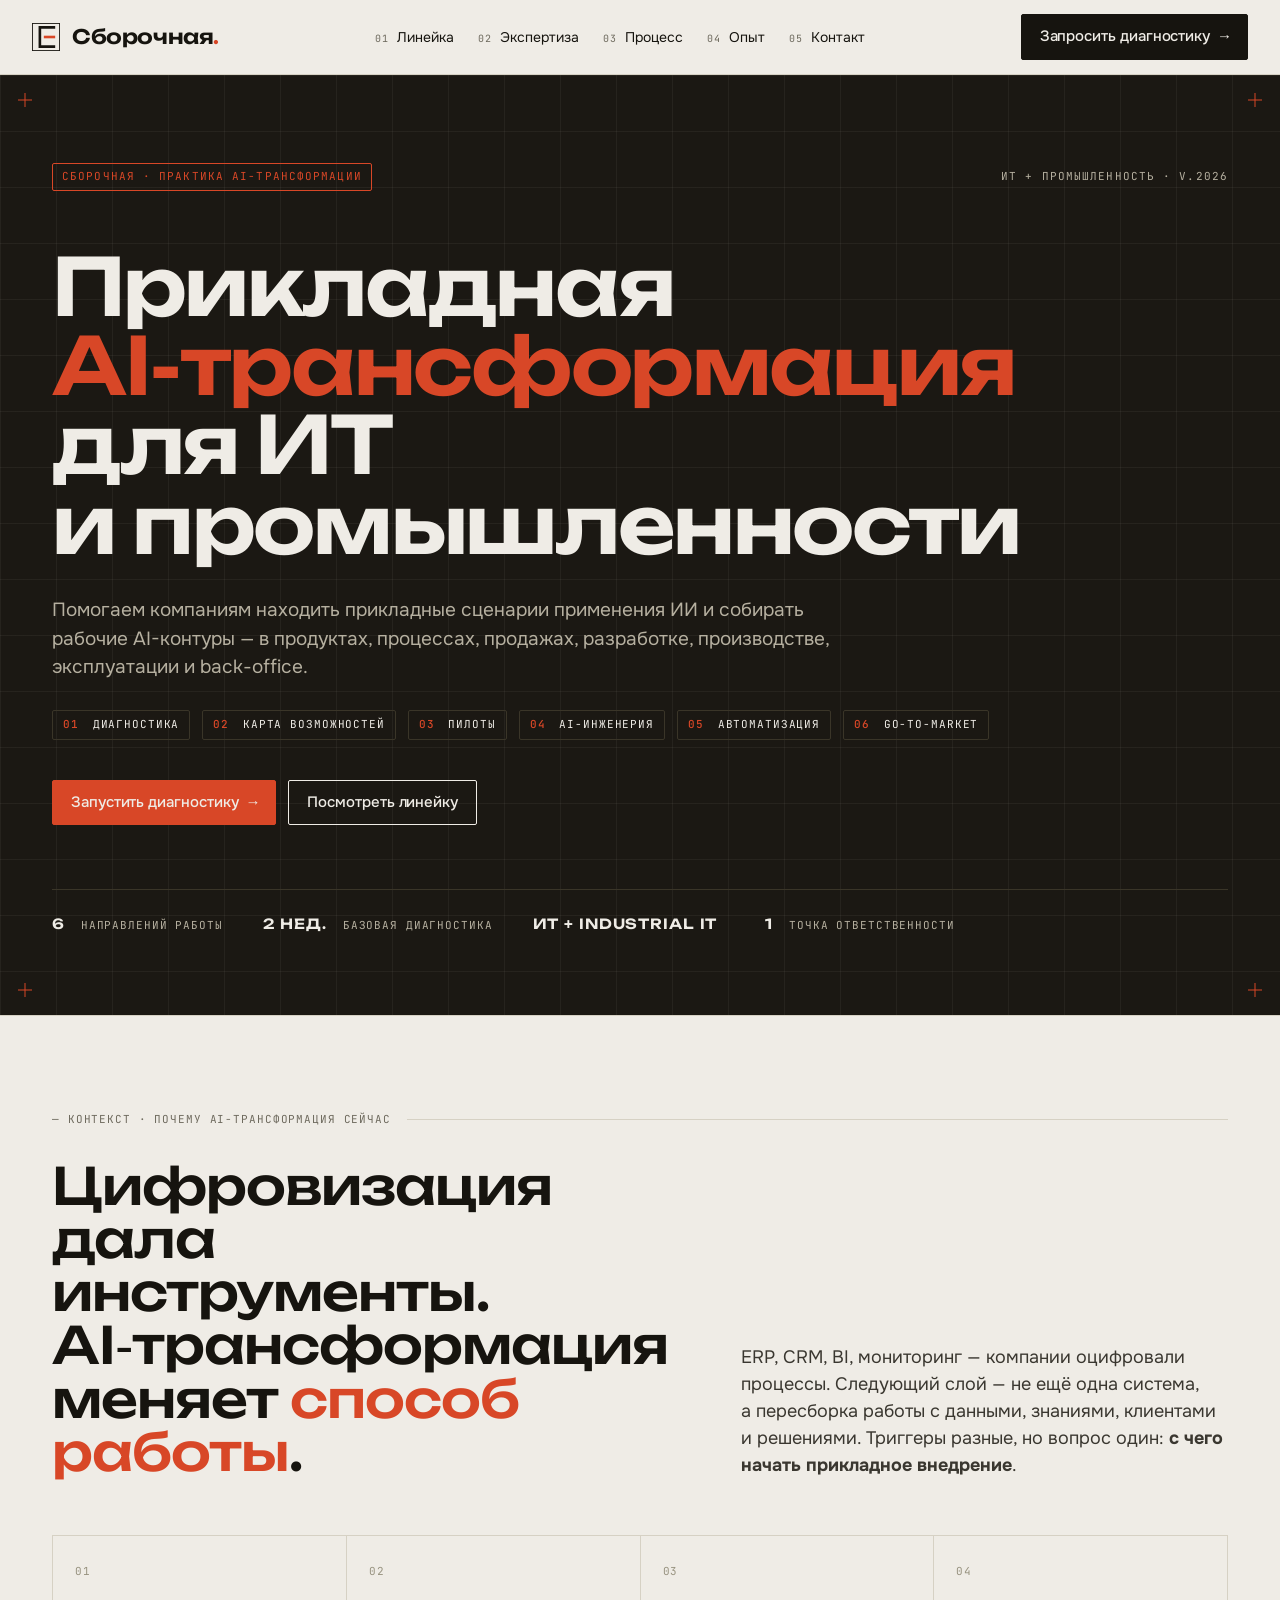
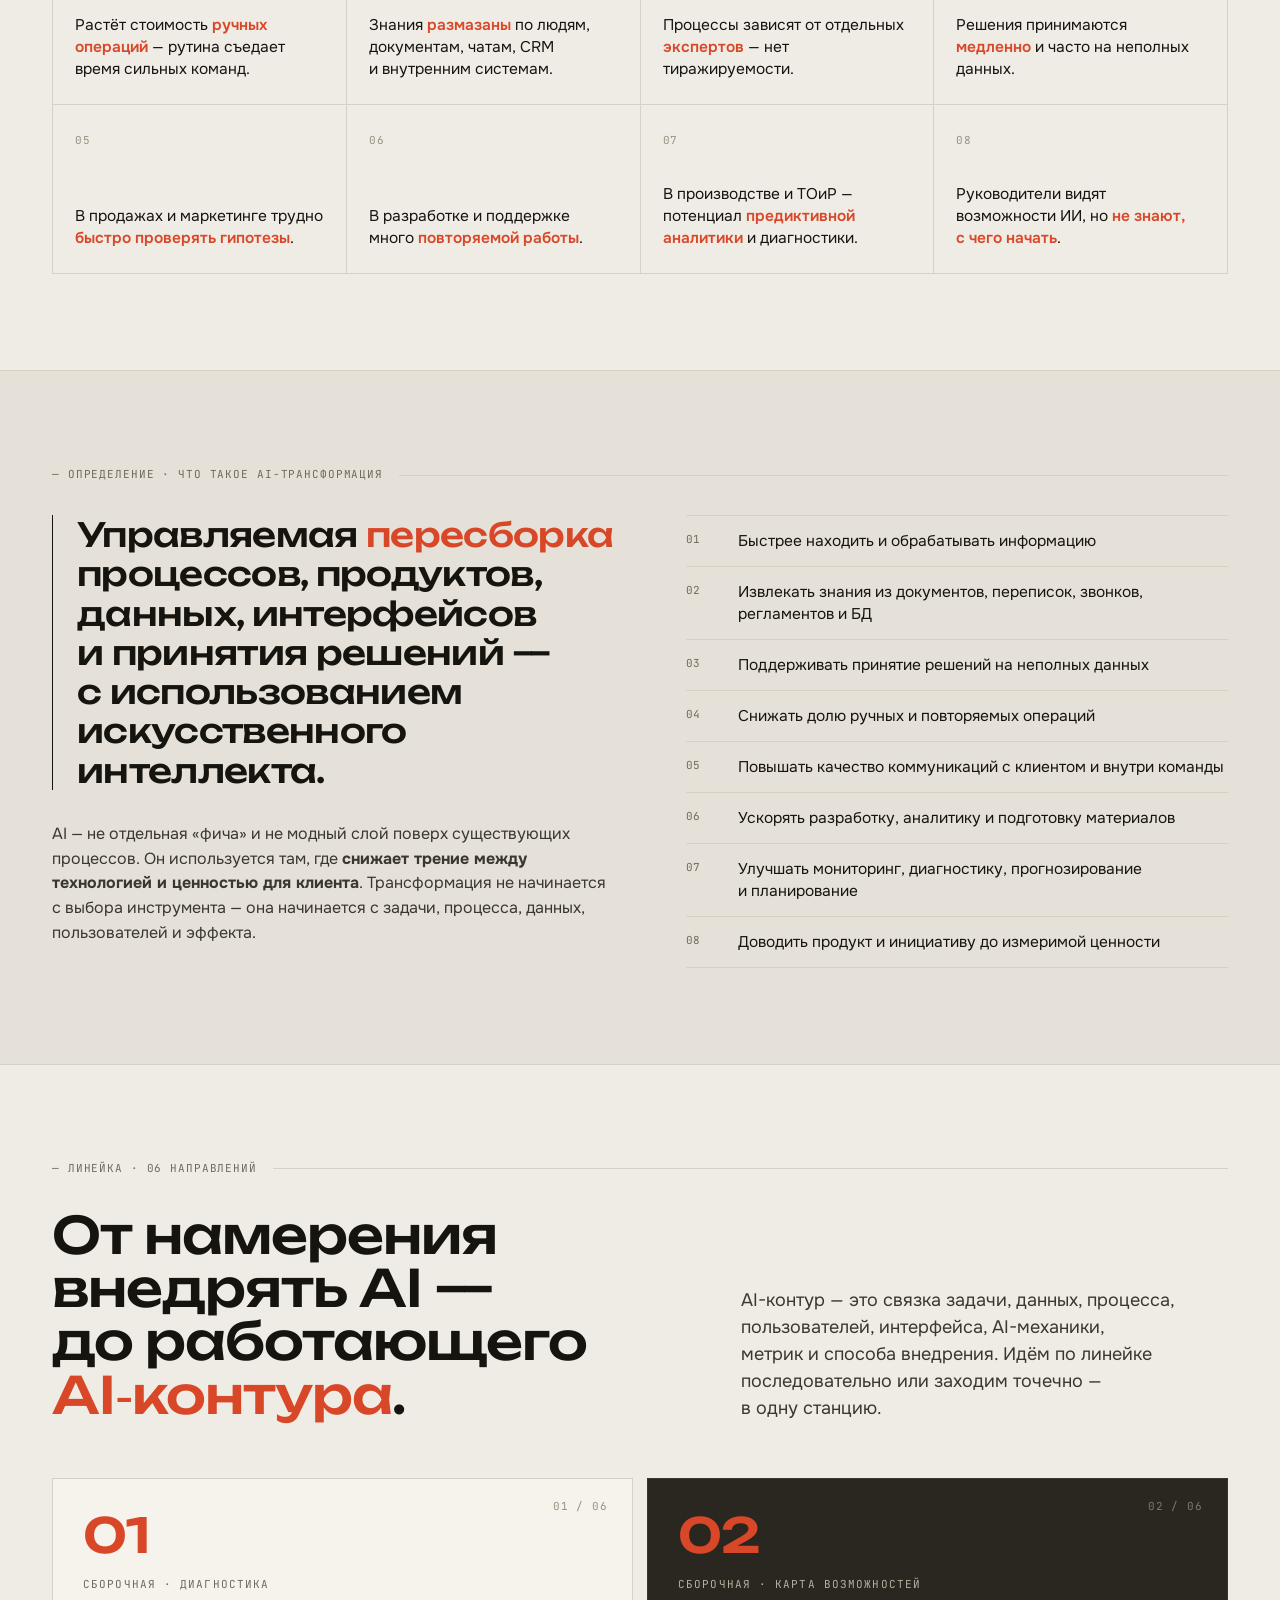
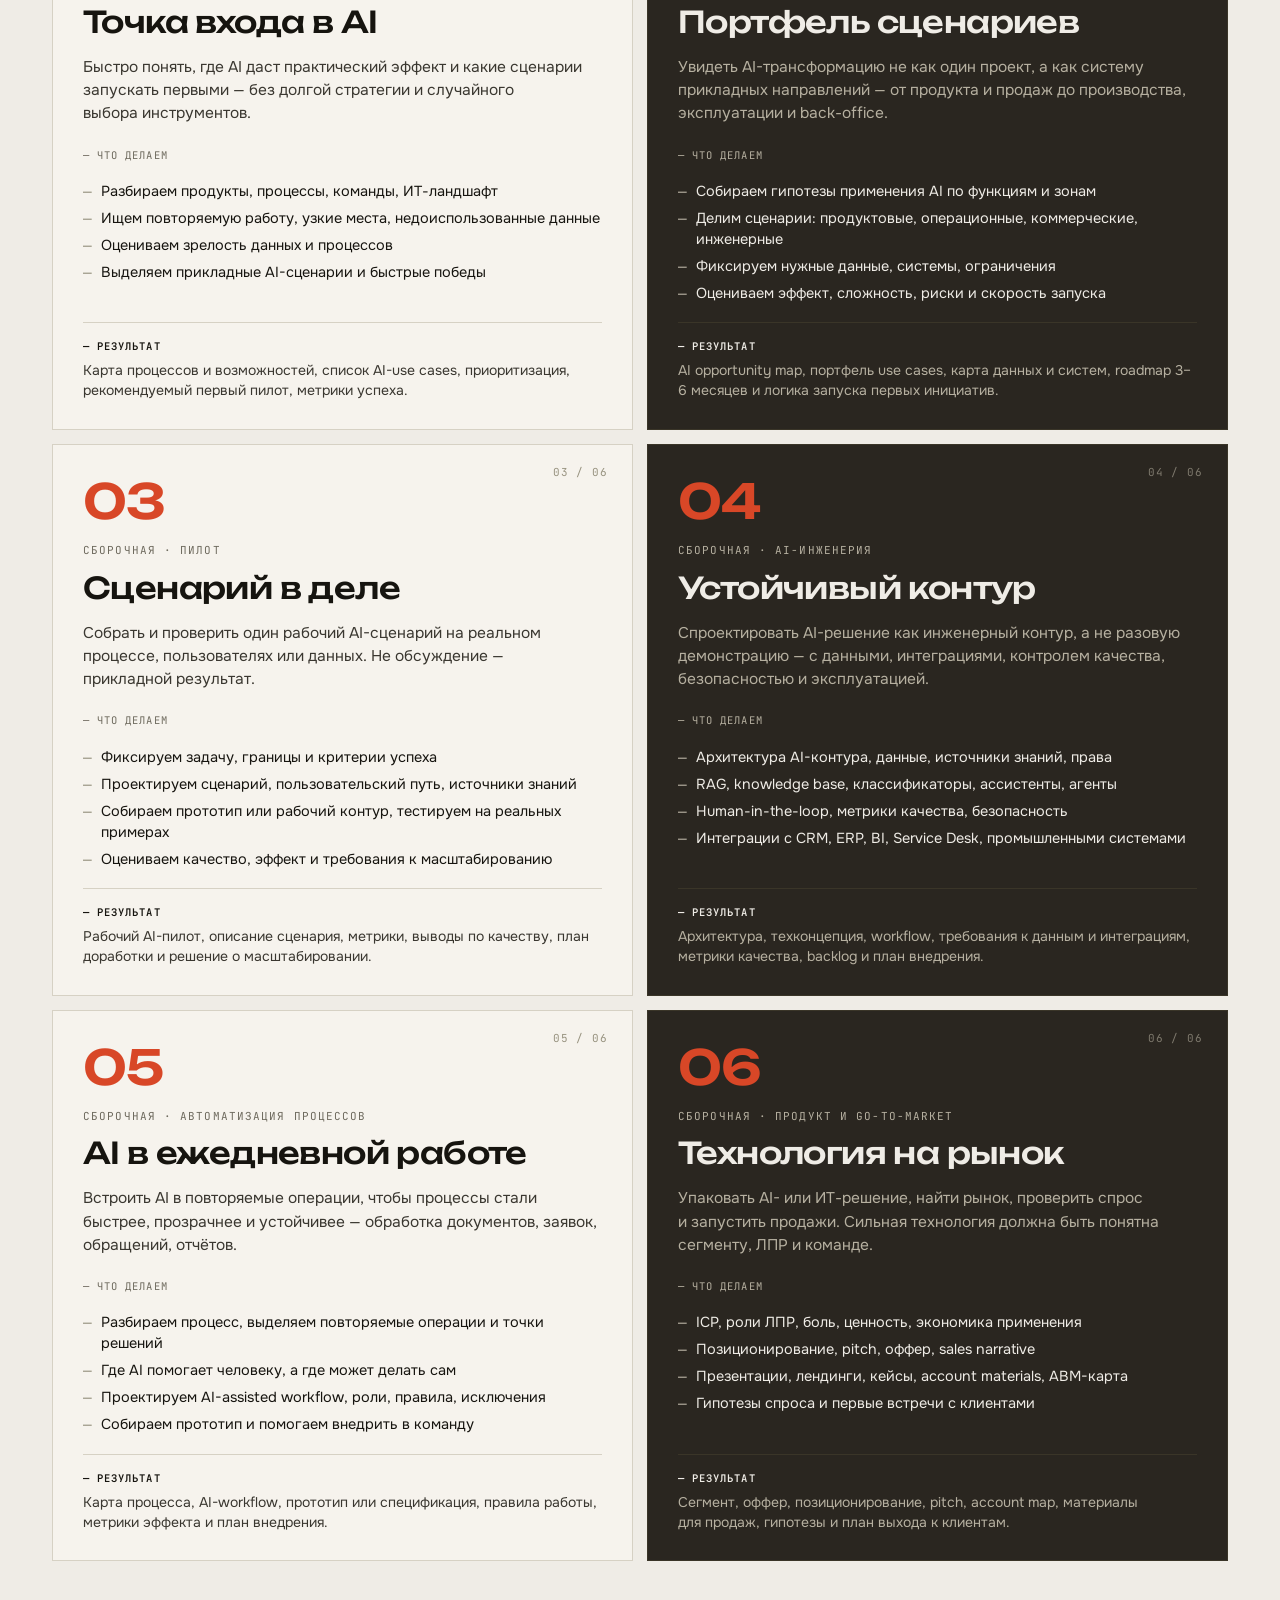
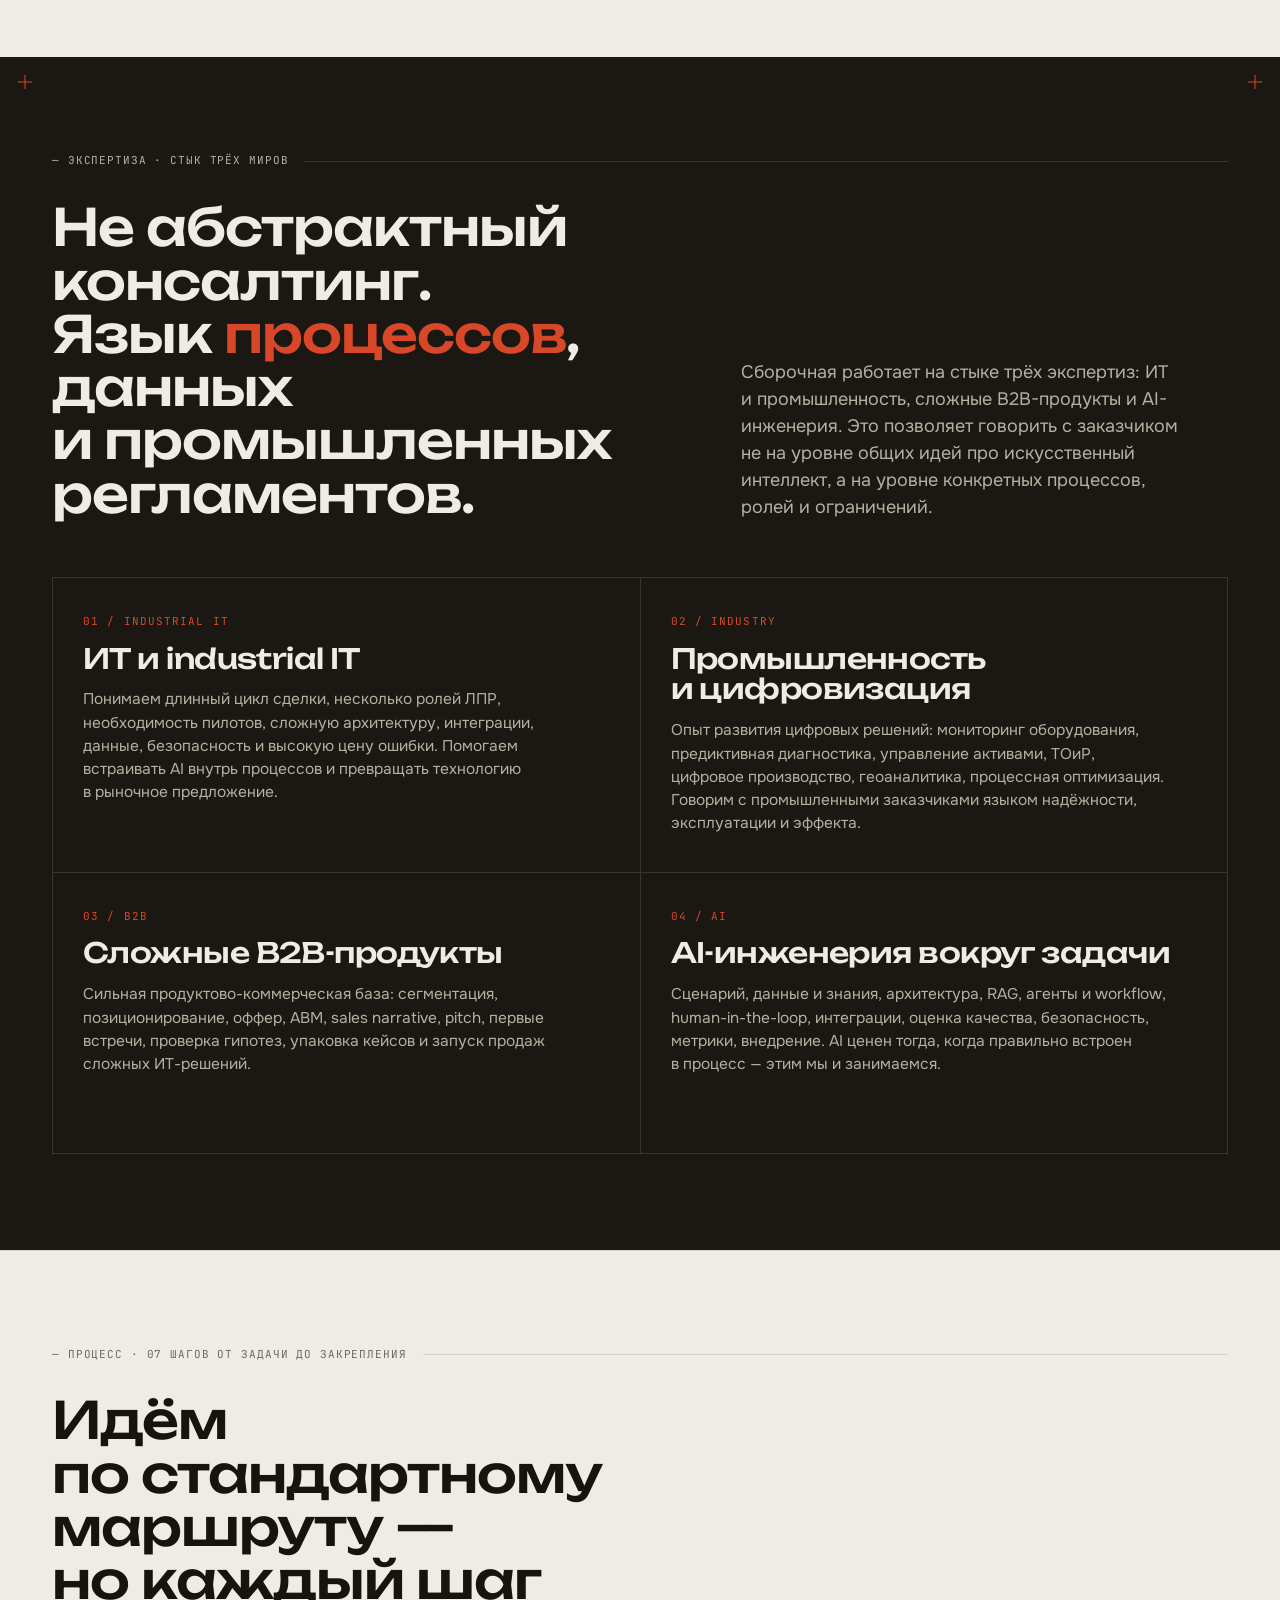
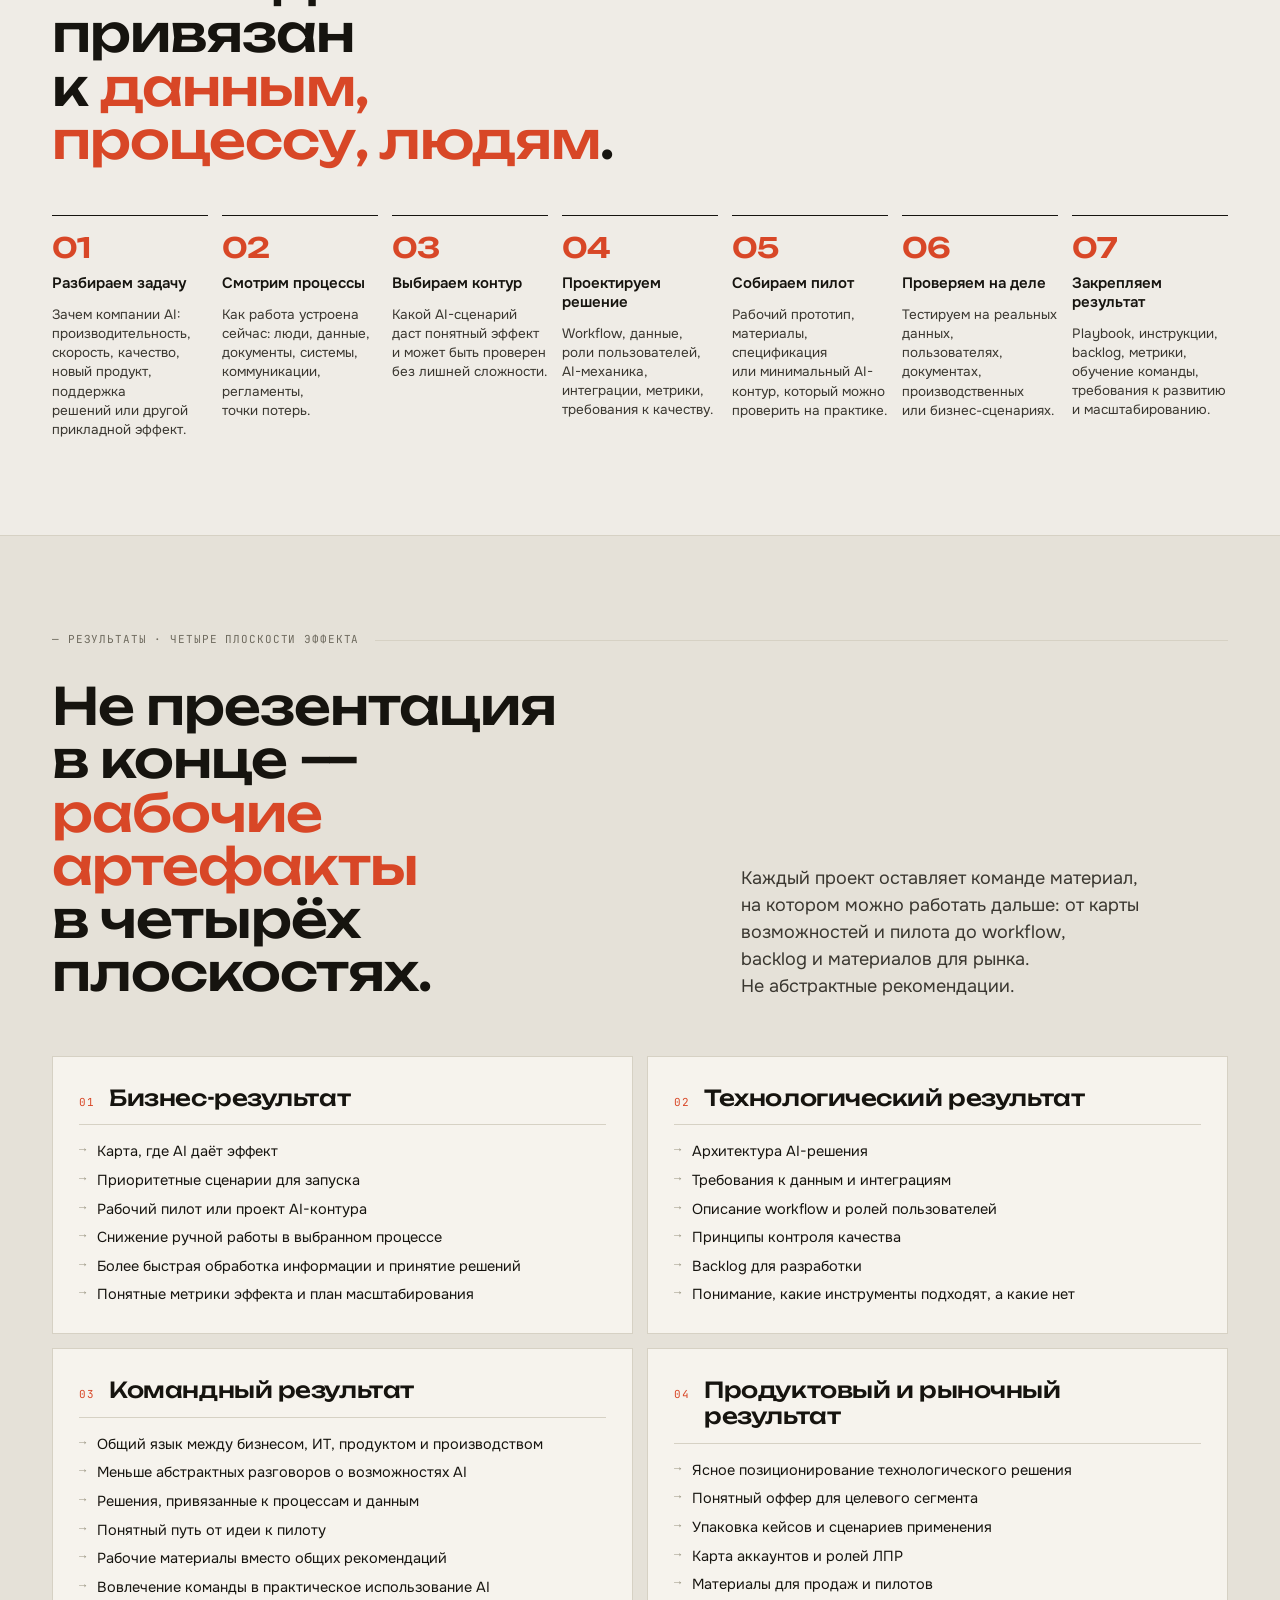
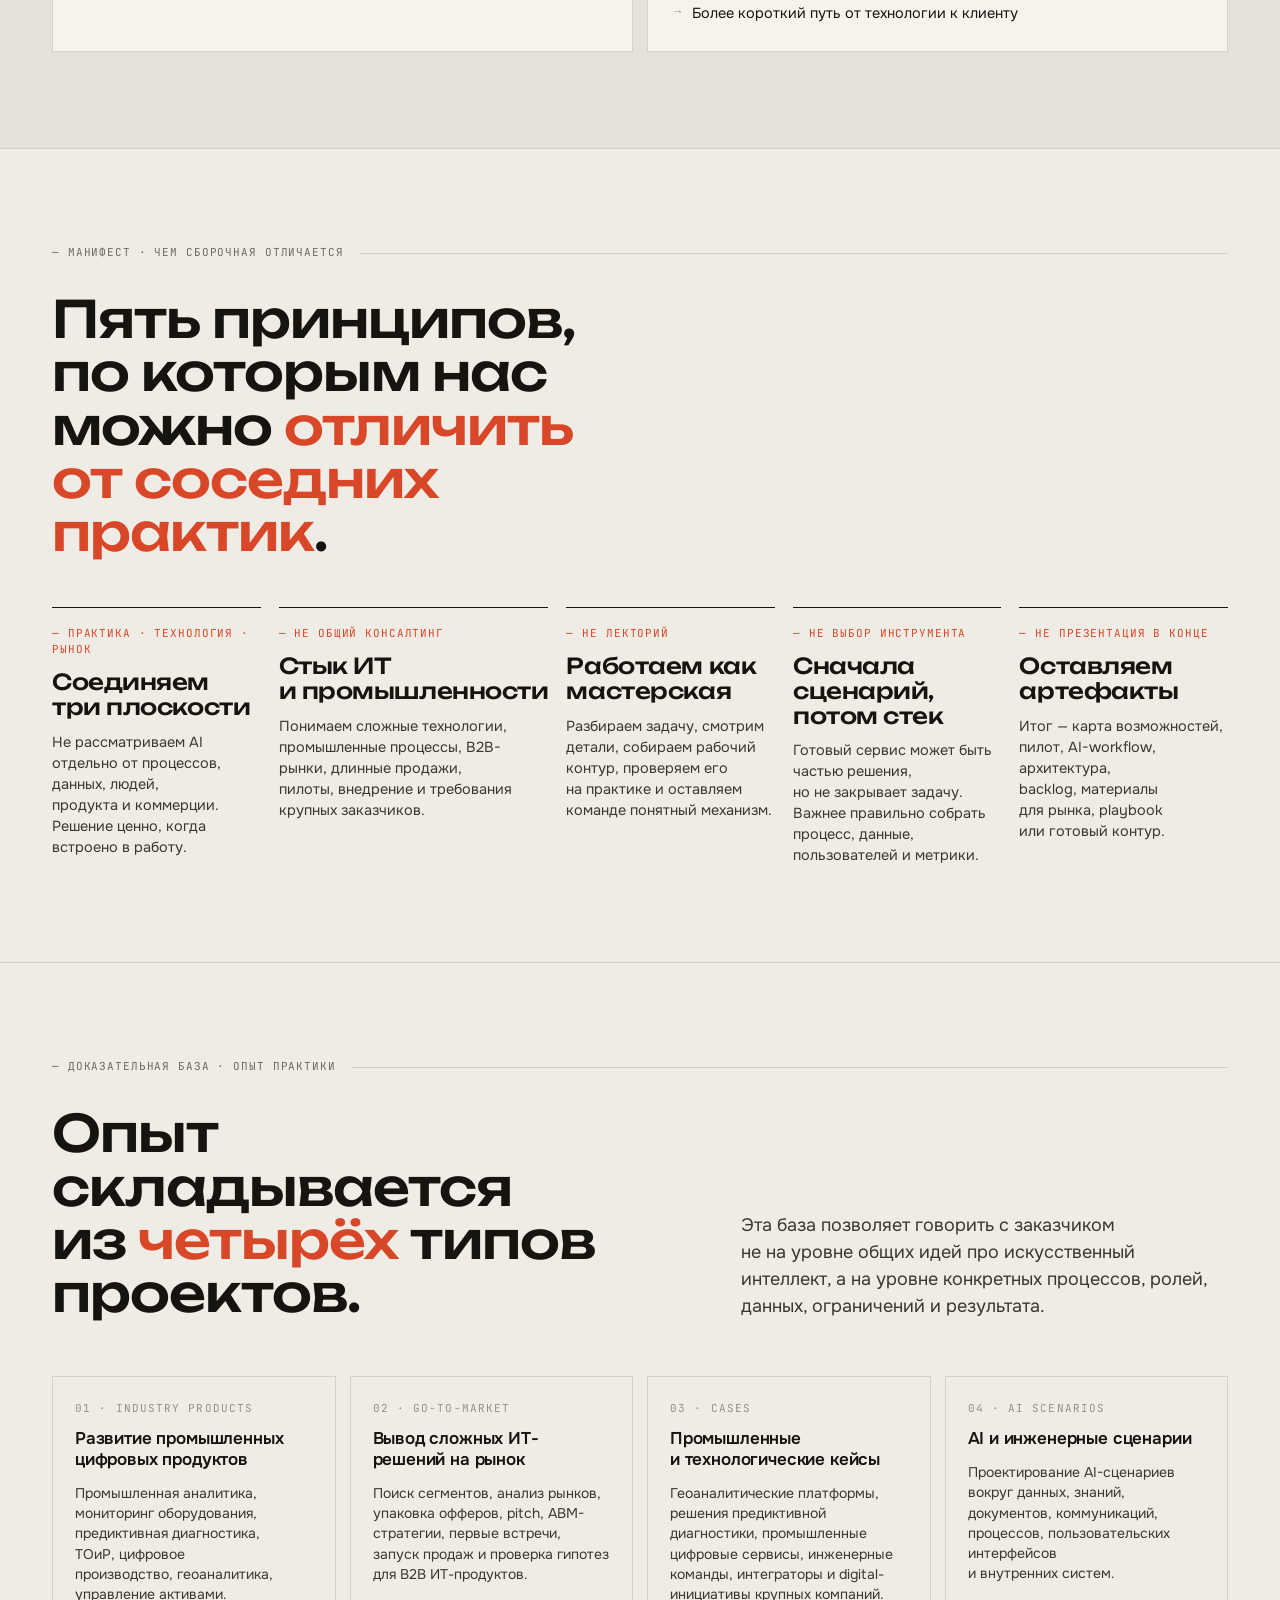
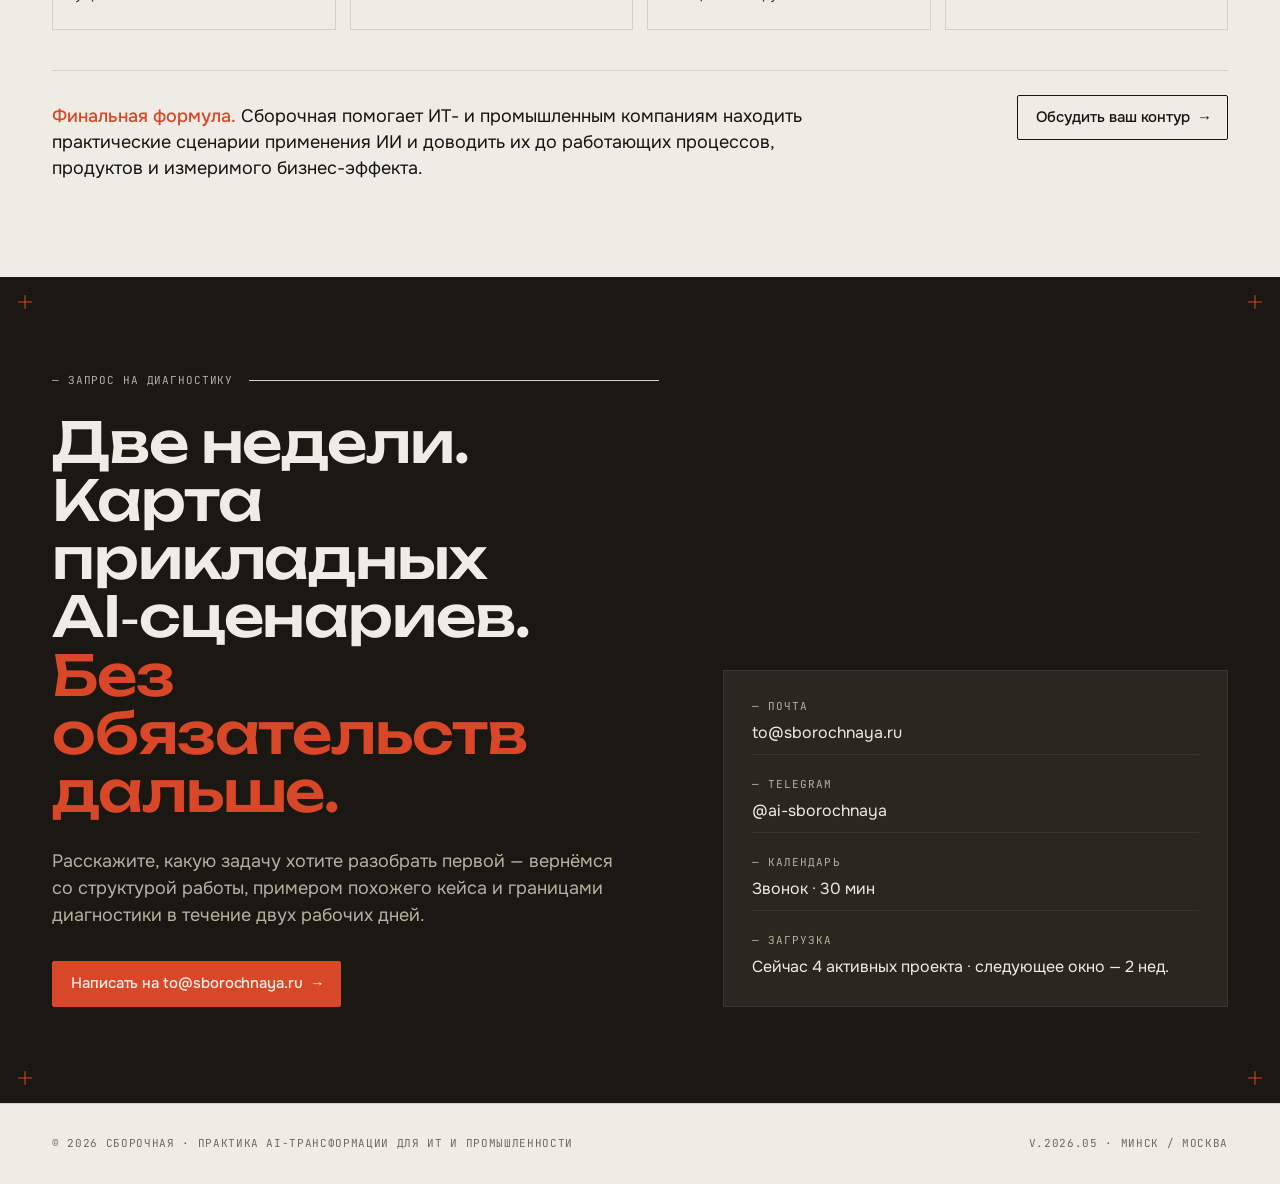
==== commit 601181d6: "Update promo Telegram handle and external link" ====
--- a/promo/index.html
+++ b/promo/index.html
@@ -588,7 +588,7 @@
       </div>
       <div class="row">
         <span class="label" data-text-key="contact.span.03">— Telegram</span>
-        <a class="value" href="#" data-text-key="contact.a.03">@sborochnaya</a>
+        <a class="value" href="https://t.me/m/HJysymlkNGYy" target="_blank" rel="noopener noreferrer" data-text-key="contact.a.03" data-attr-key="contact.telegram_url" data-attr-name="href">@ai-sborochnaya</a>
       </div>
       <div class="row">
         <span class="label" data-text-key="contact.span.04">— Календарь</span>
@@ -613,4 +613,4 @@
 
 
 
-</body></html>+</body></html>
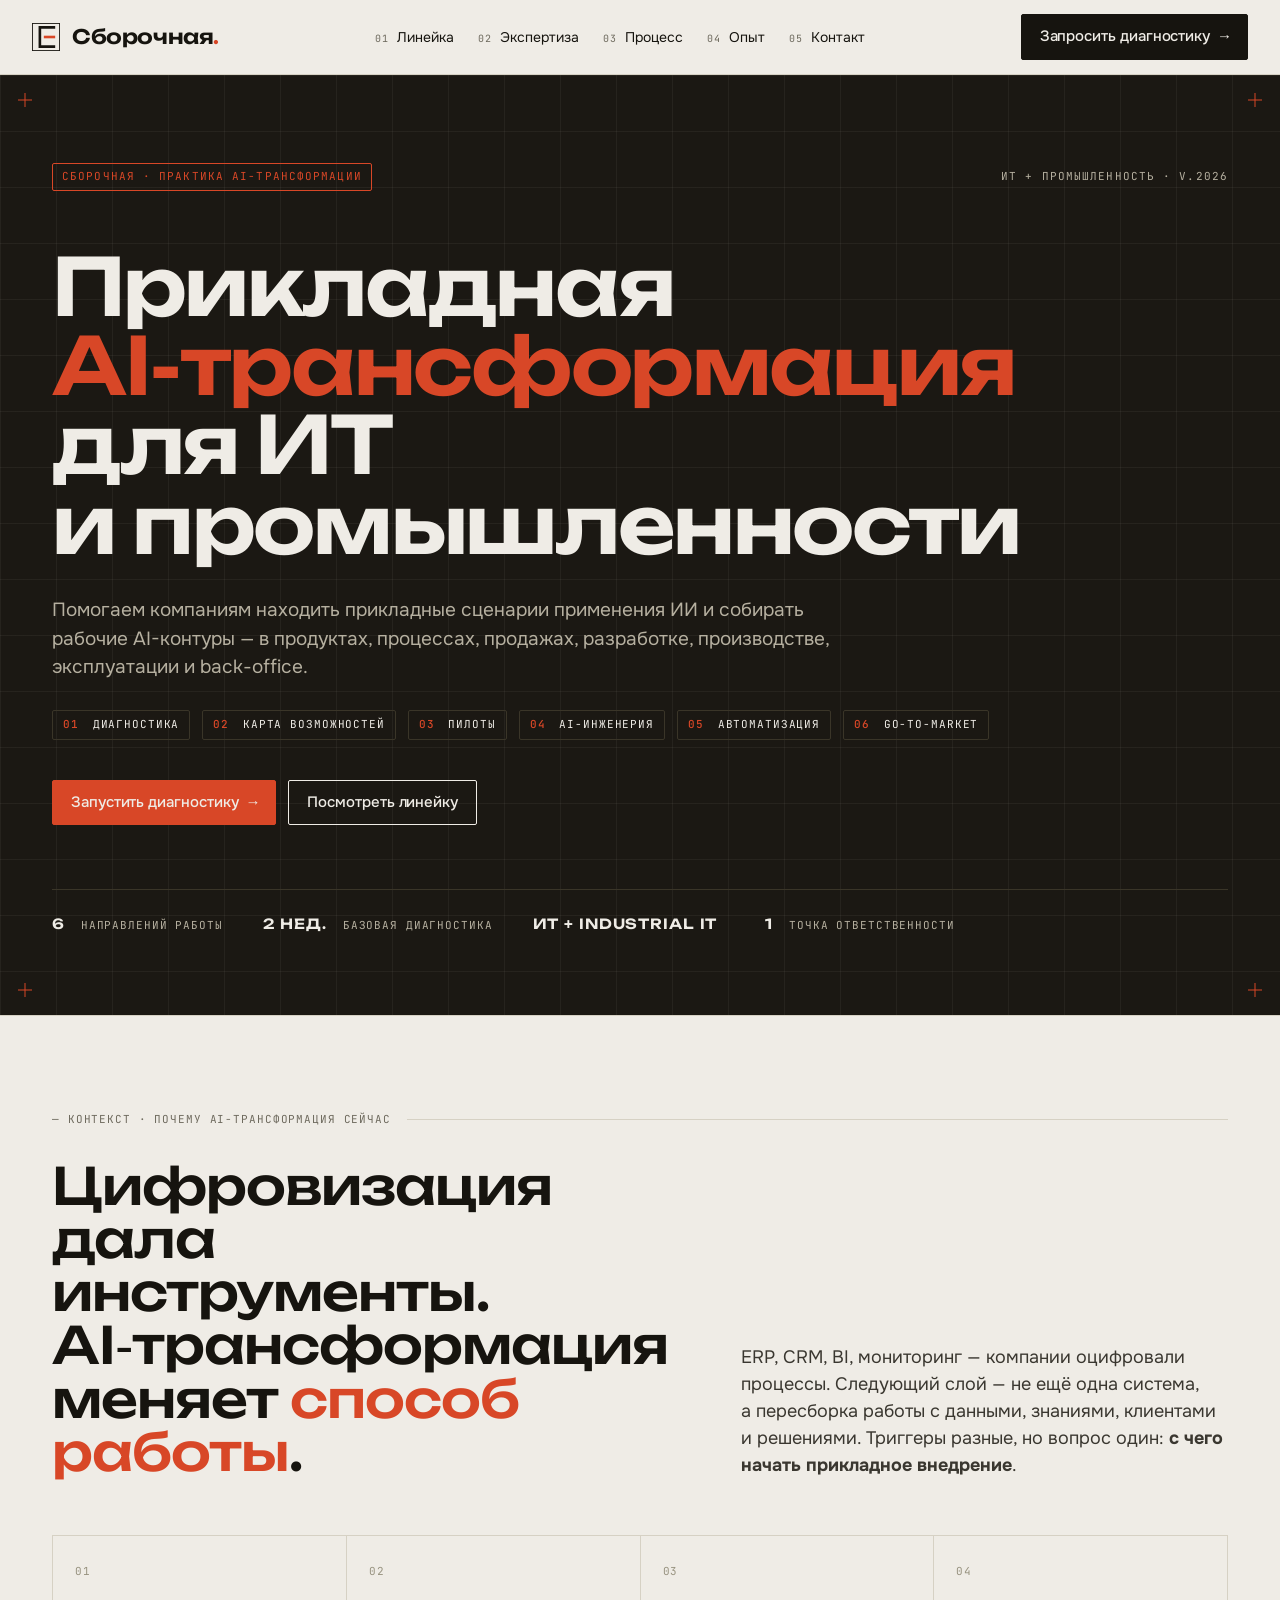
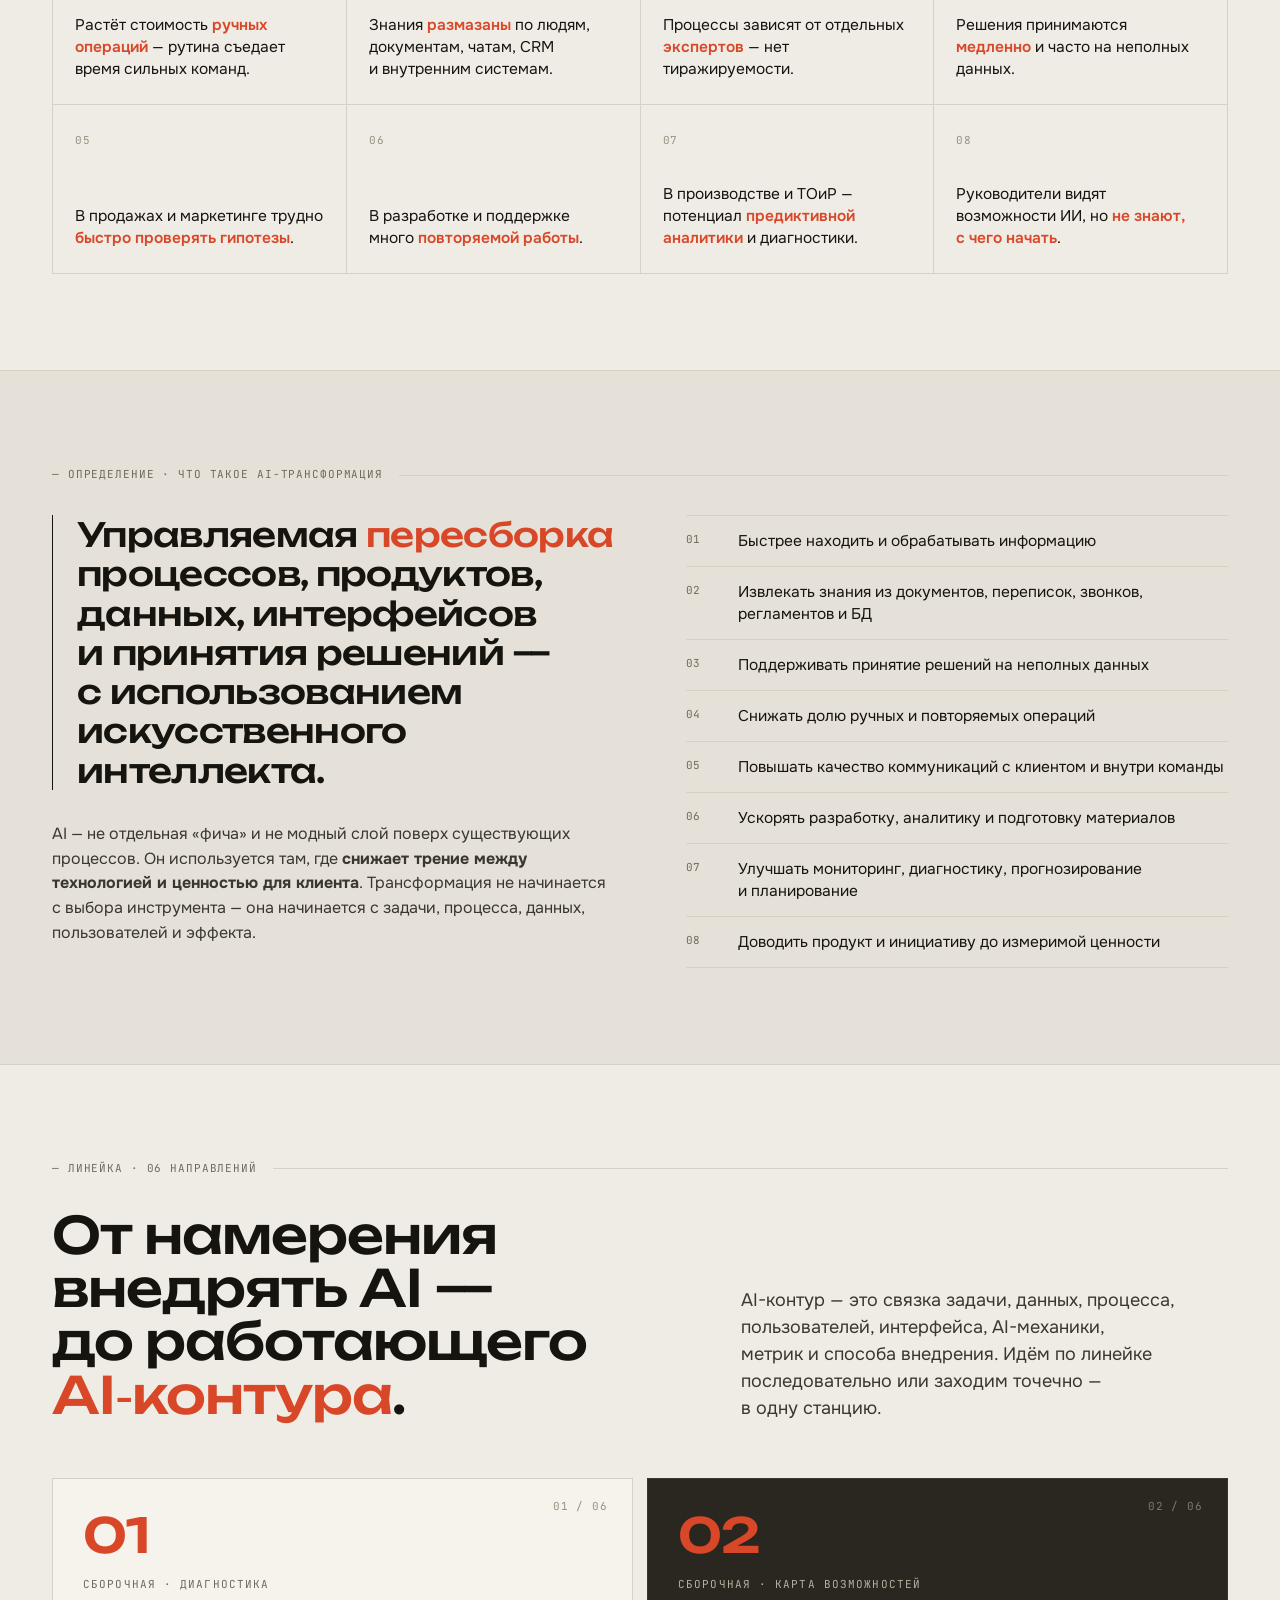
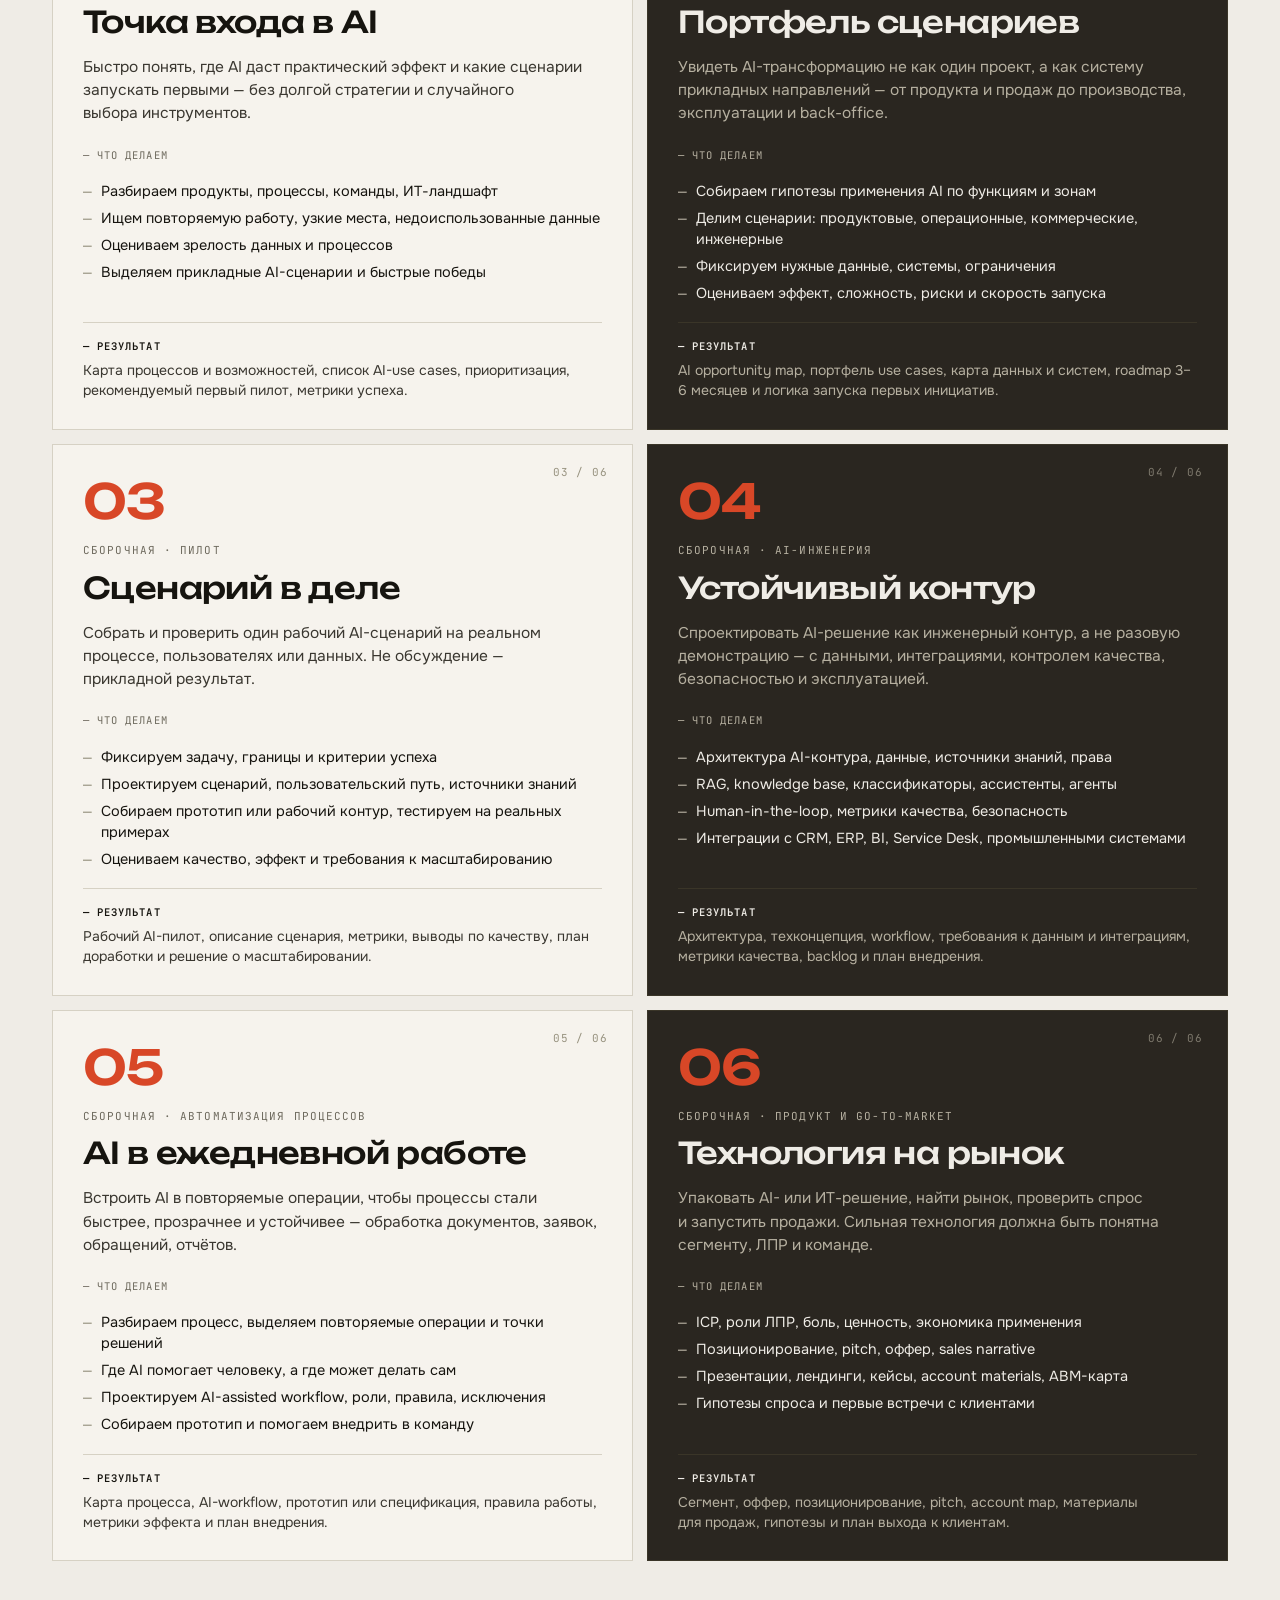
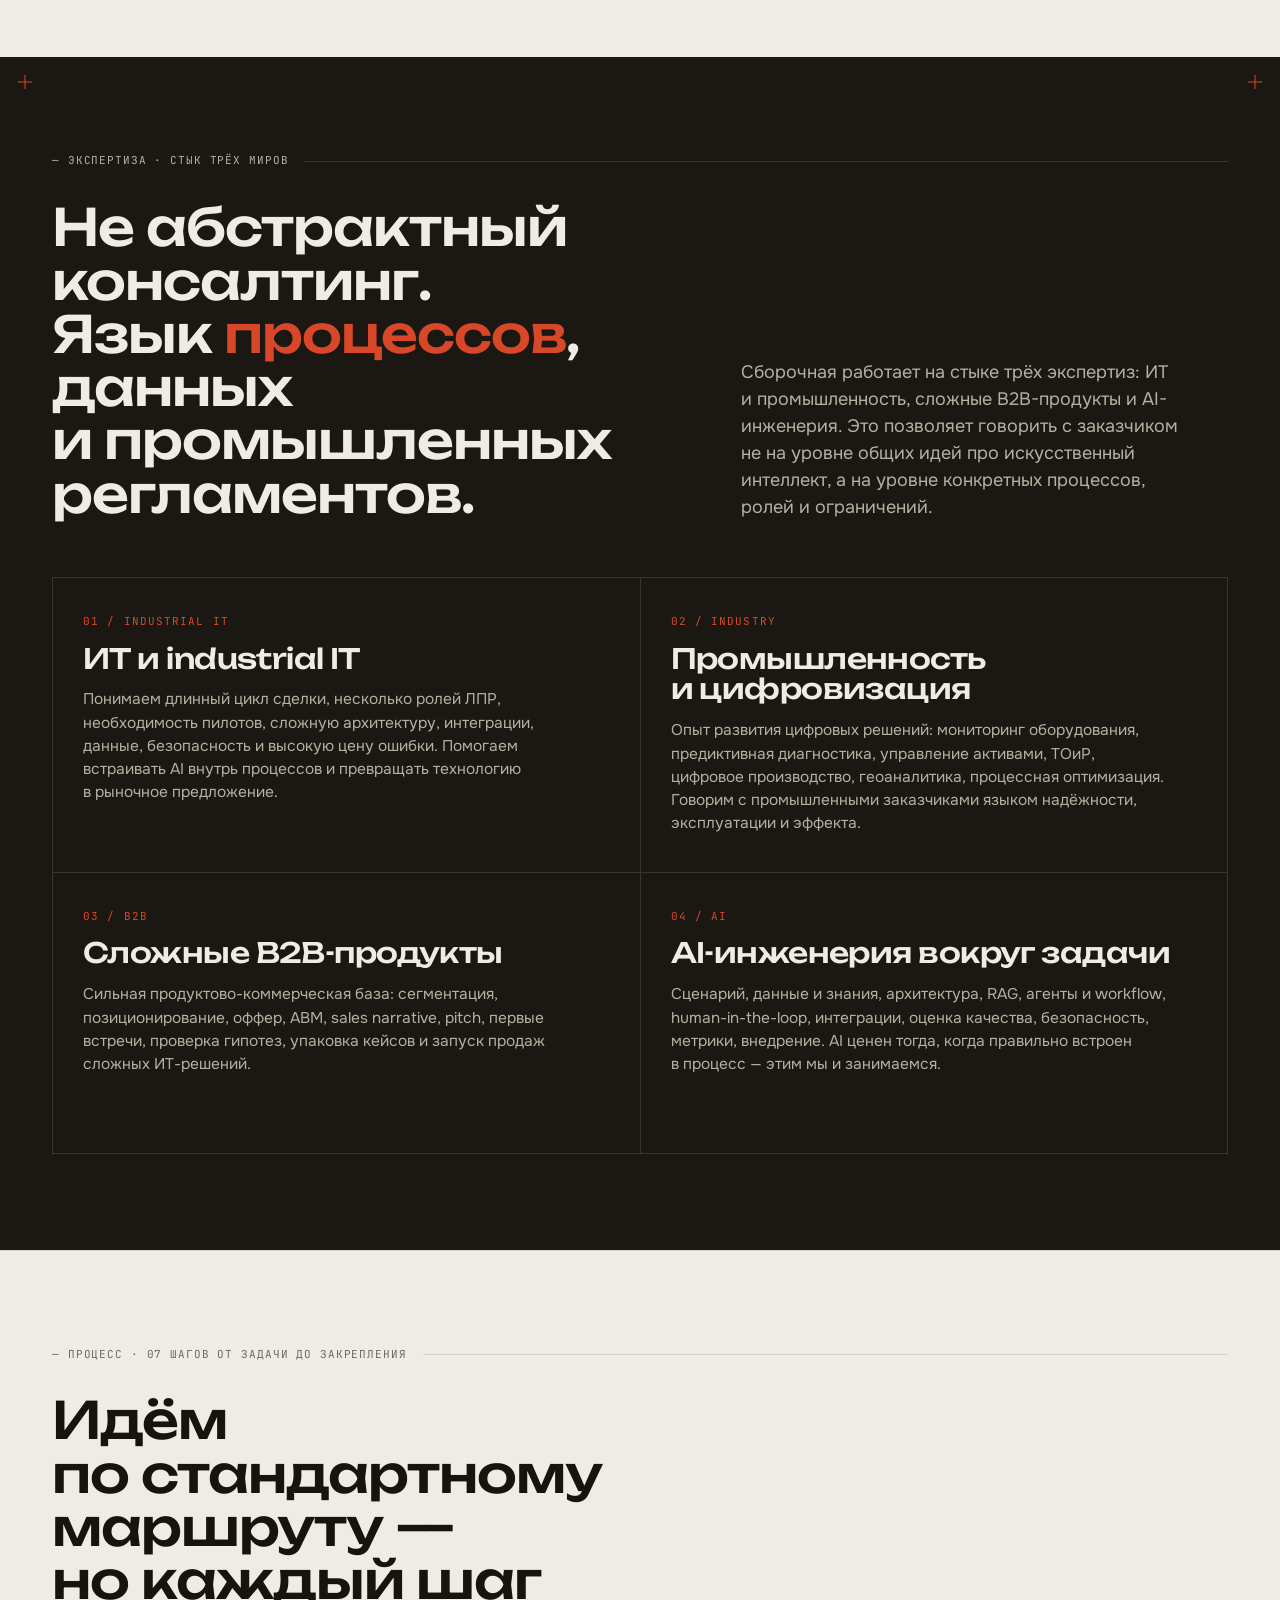
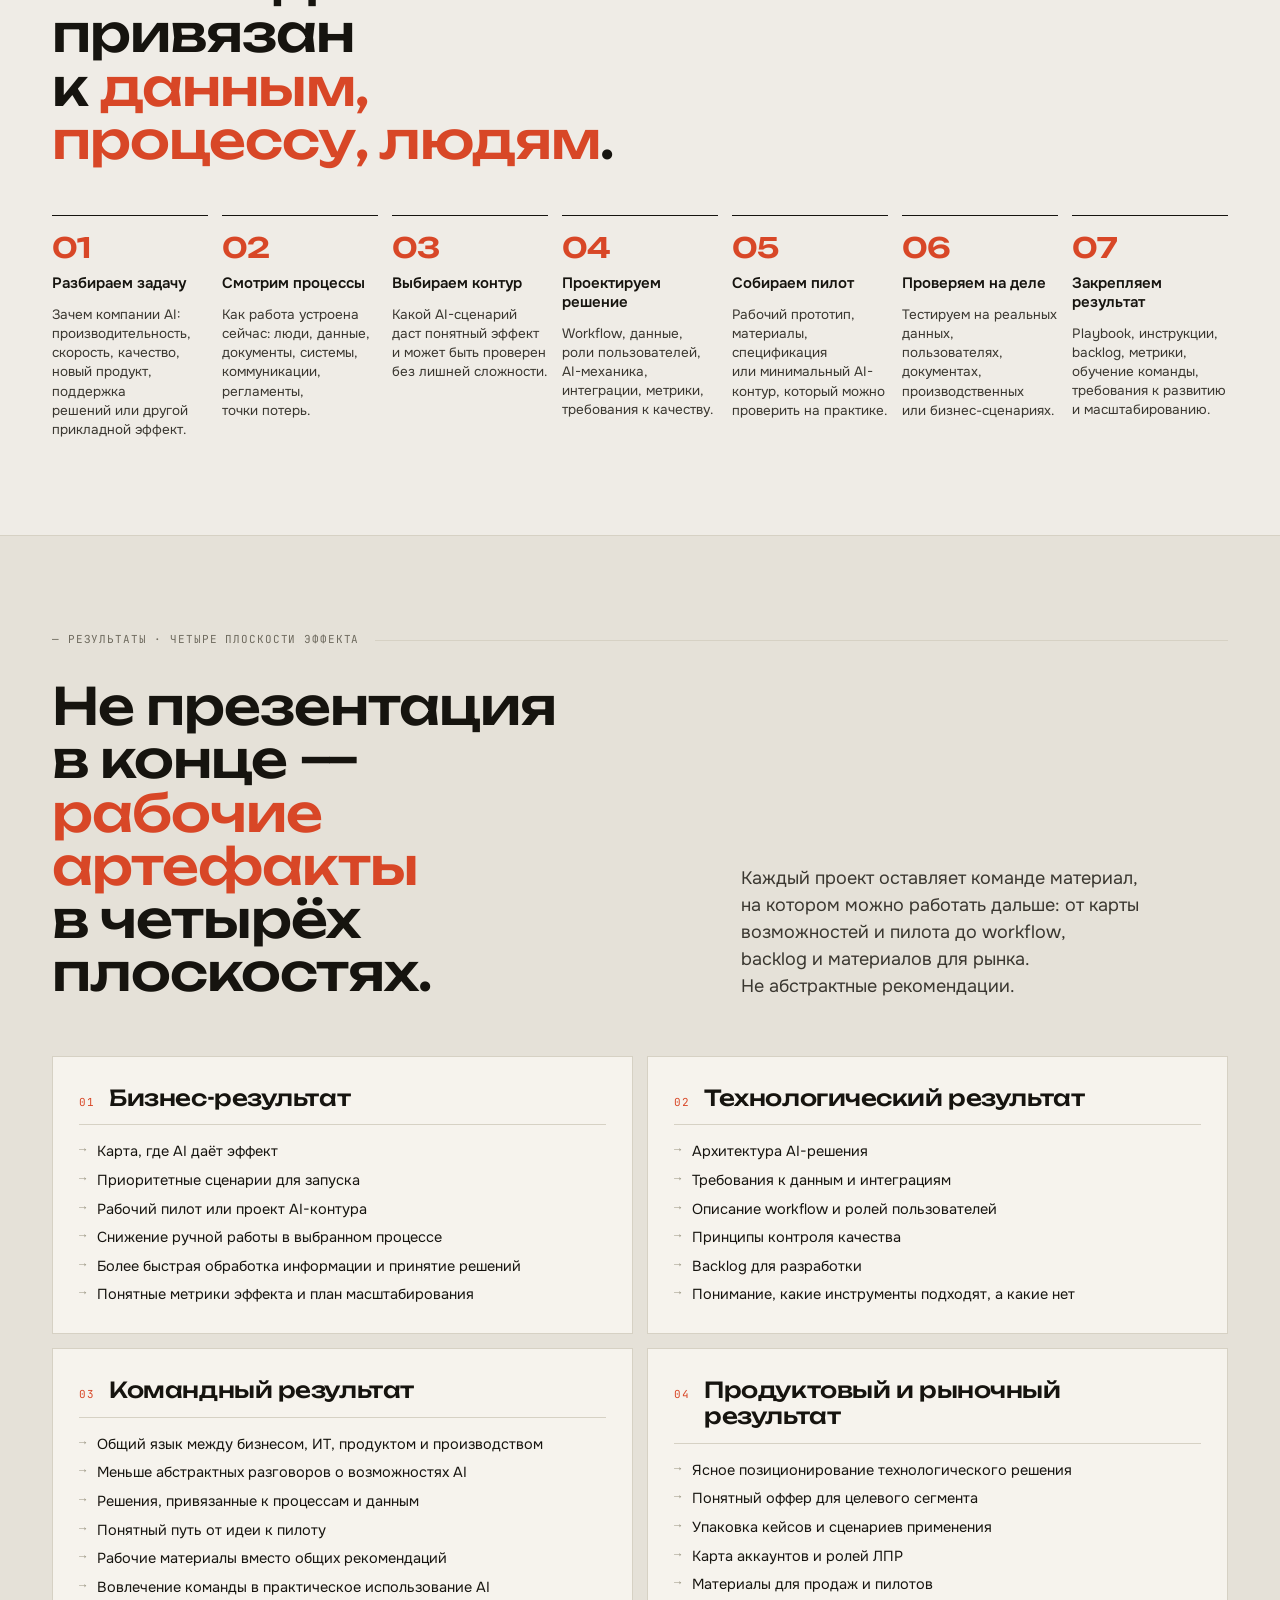
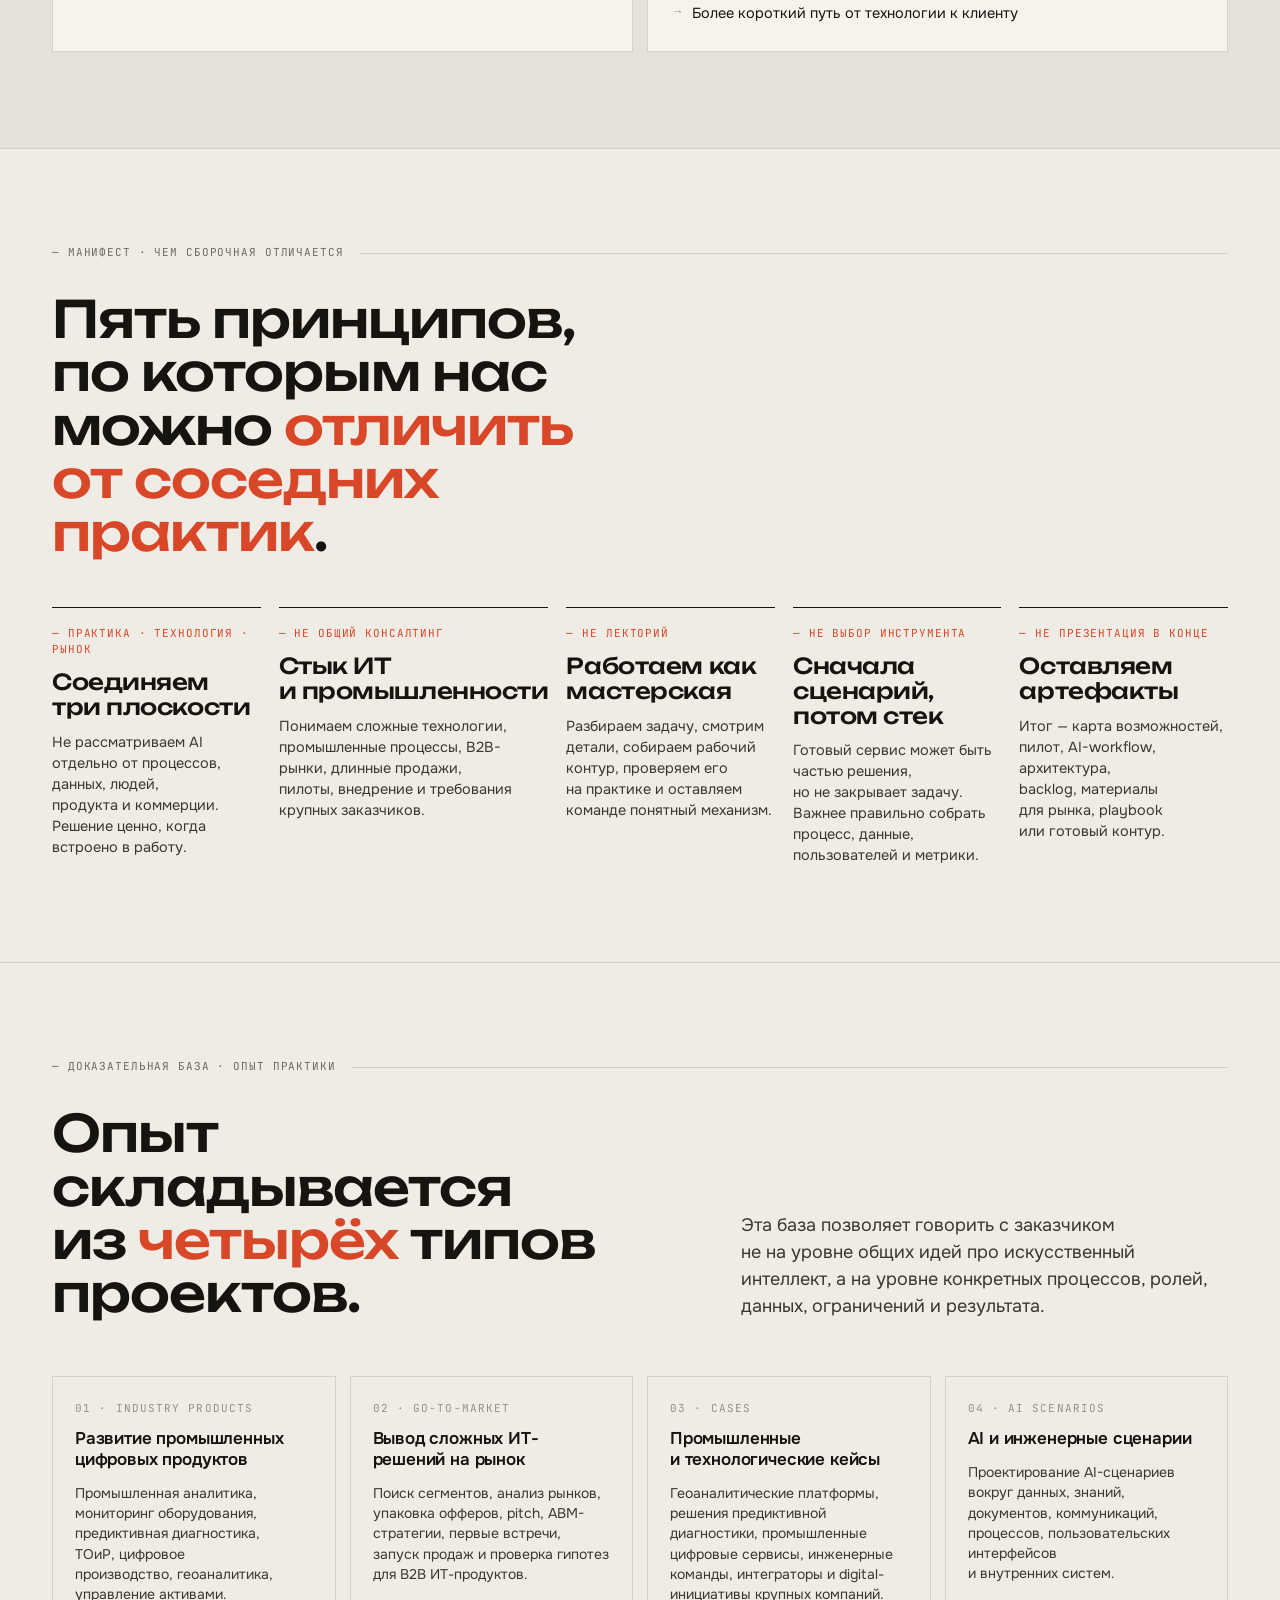
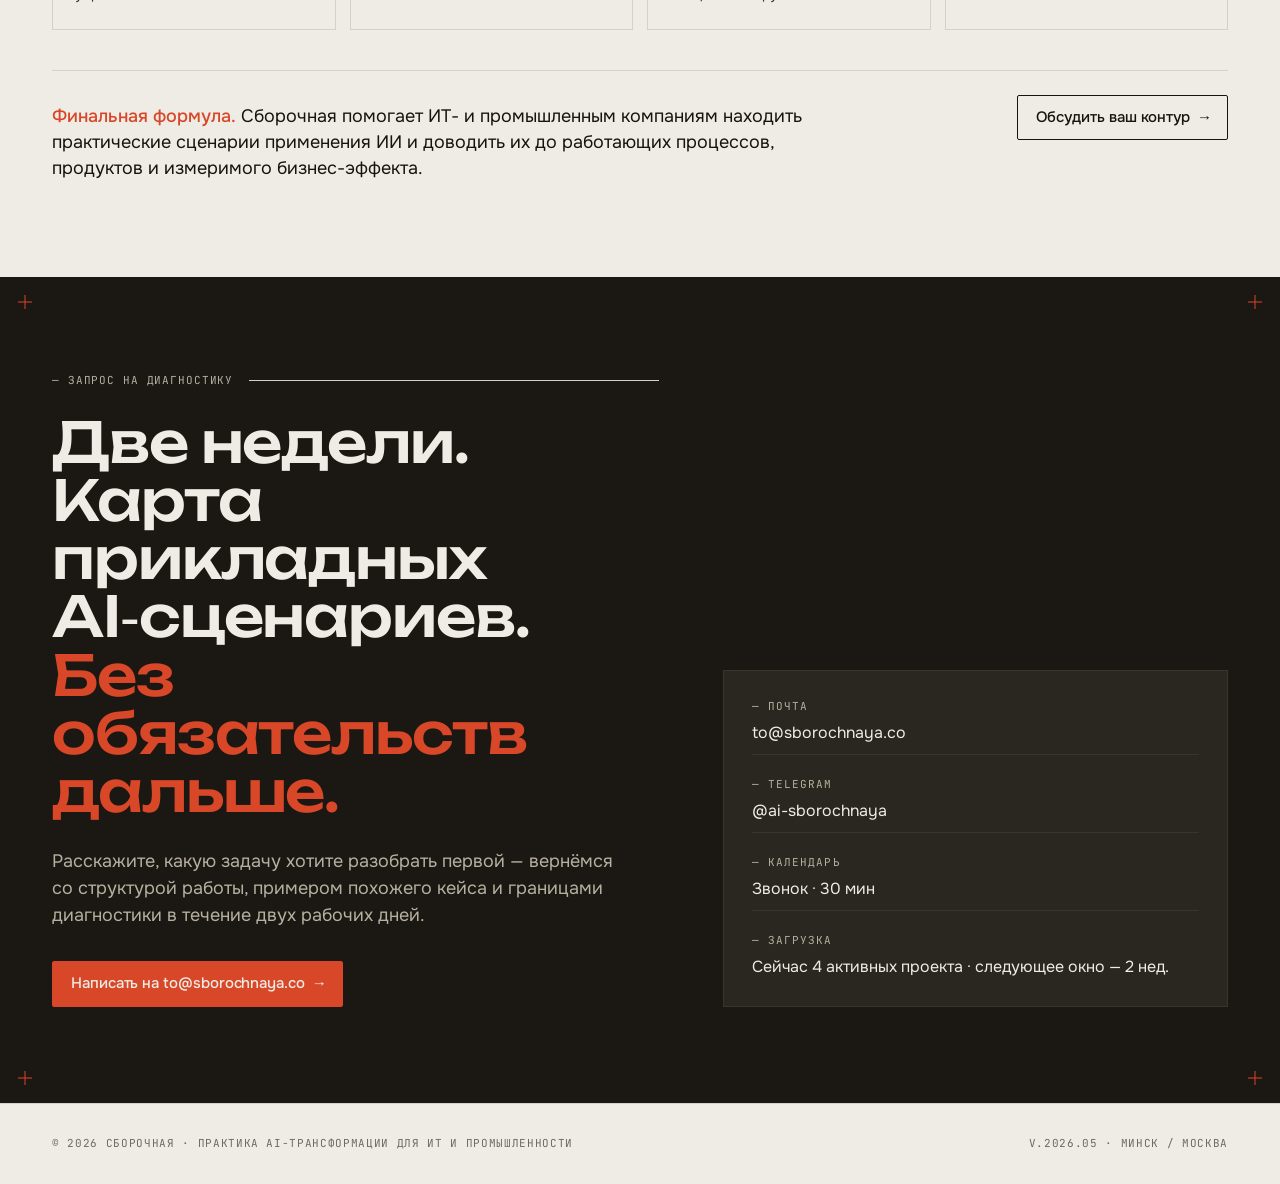
==== commit 44fa3935: "Bind email href to content keys and switch to to@sborochnaya.co" ====
--- a/promo/index.html
+++ b/promo/index.html
@@ -578,13 +578,13 @@
         Расскажите, какую задачу хотите разобрать первой — вернёмся со структурой работы,
         примером похожего кейса и границами диагностики в течение двух рабочих дней.
       </p>
-      <a class="btn" href="mailto:hello@sborochnaya.ru" data-text-key="contact.a.01" data-text-mode="html">Написать на hello@sborochnaya.ru <span class="arr">→</span></a>
+      <a class="btn" href="mailto:to@sborochnaya.co" data-text-key="contact.a.01" data-text-mode="html" data-attr-key="contact.email_url" data-attr-name="href">Написать на hello@sborochnaya.ru <span class="arr">→</span></a>
     </div>
 
     <aside class="cta-side">
       <div class="row">
         <span class="label" data-text-key="contact.span.02">— Почта</span>
-        <a class="value" href="mailto:hello@sborochnaya.ru" data-text-key="contact.a.02">hello@sborochnaya.ru</a>
+        <a class="value" href="mailto:to@sborochnaya.co" data-text-key="contact.a.02" data-attr-key="contact.email_url" data-attr-name="href">hello@sborochnaya.ru</a>
       </div>
       <div class="row">
         <span class="label" data-text-key="contact.span.03">— Telegram</span>
